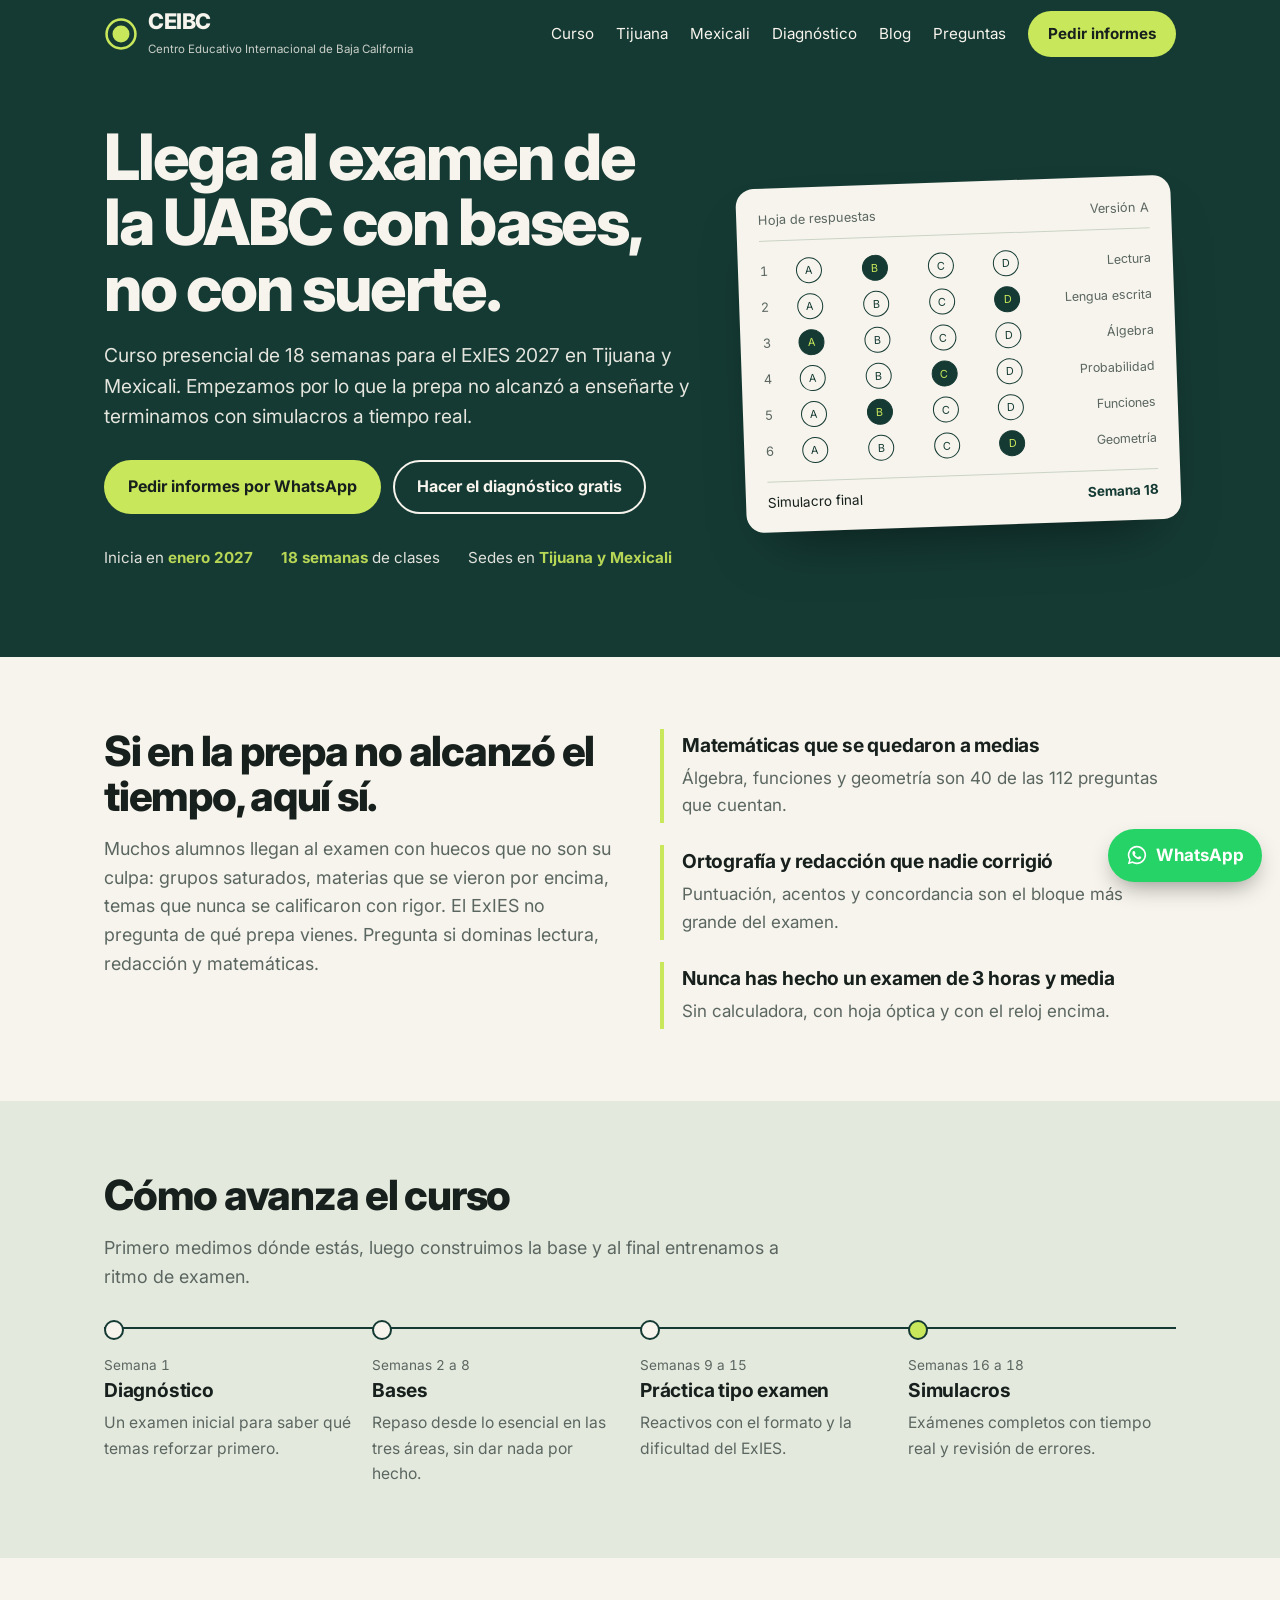
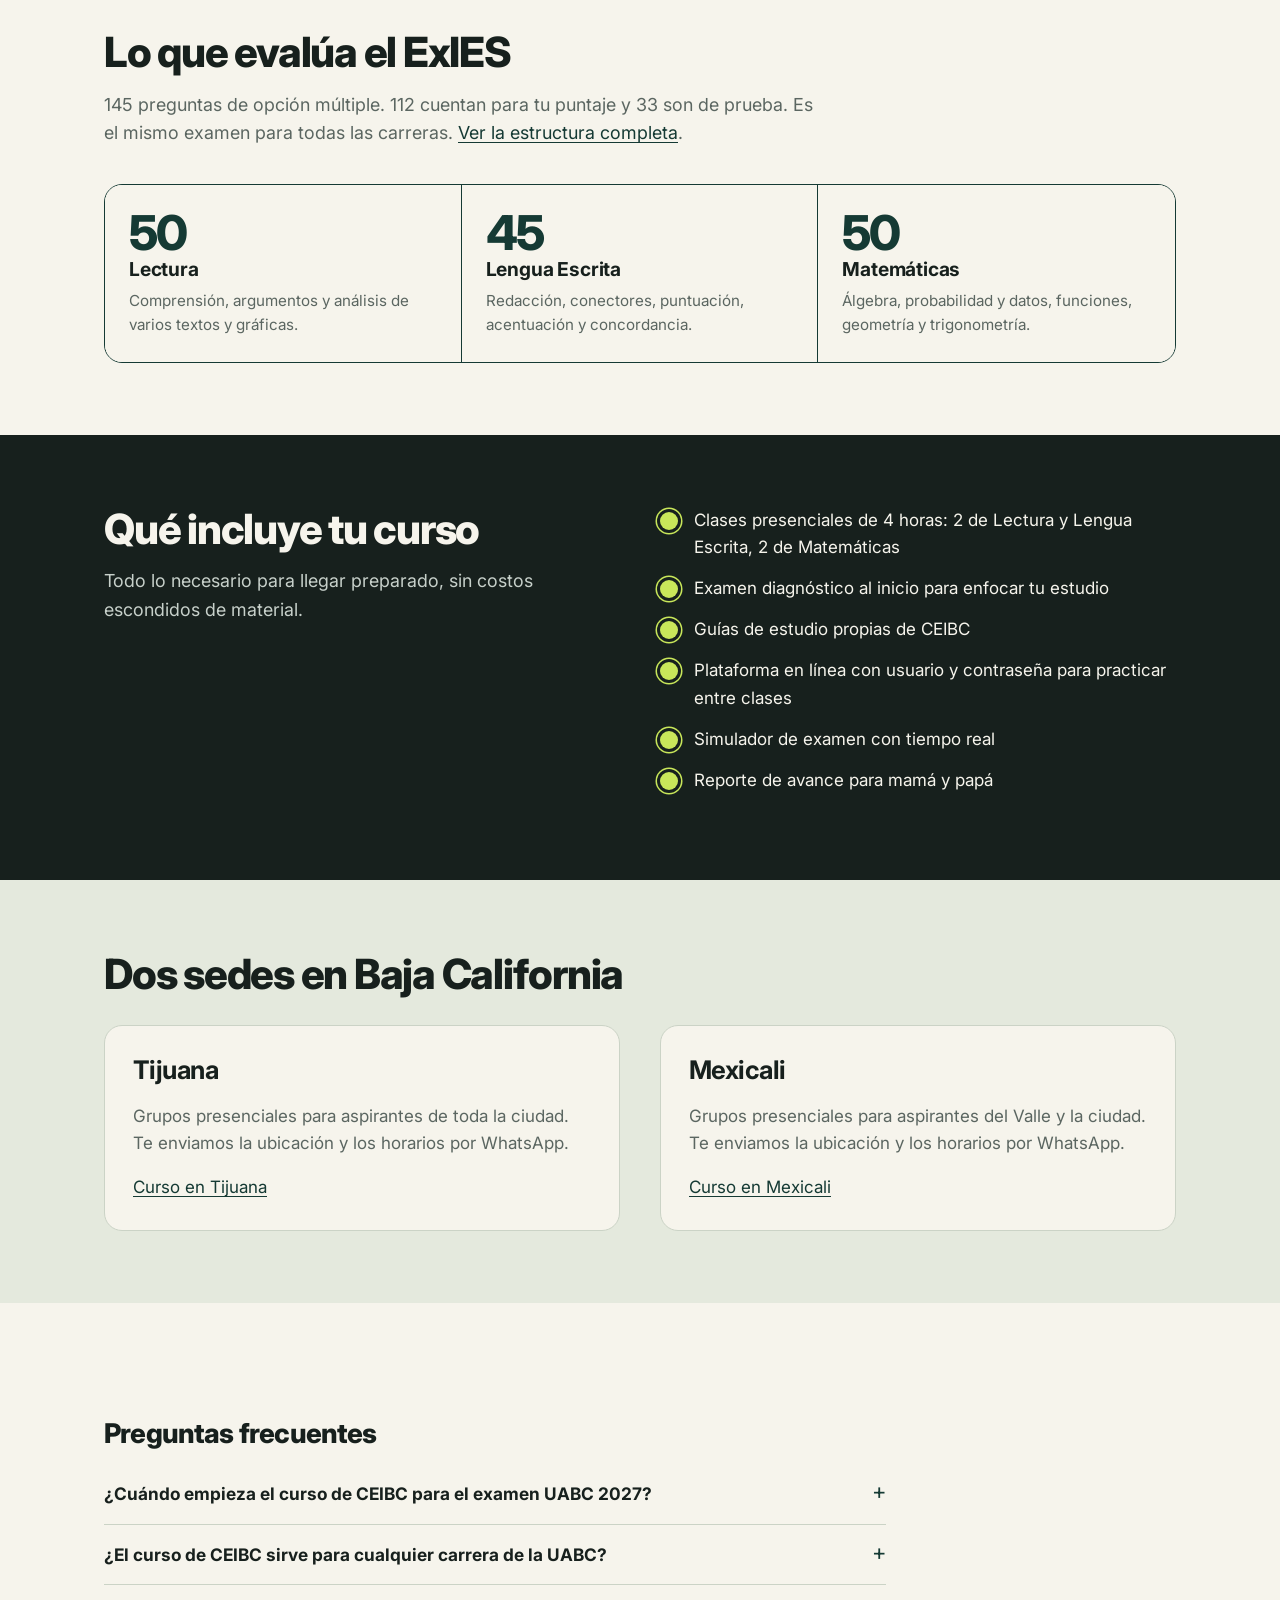
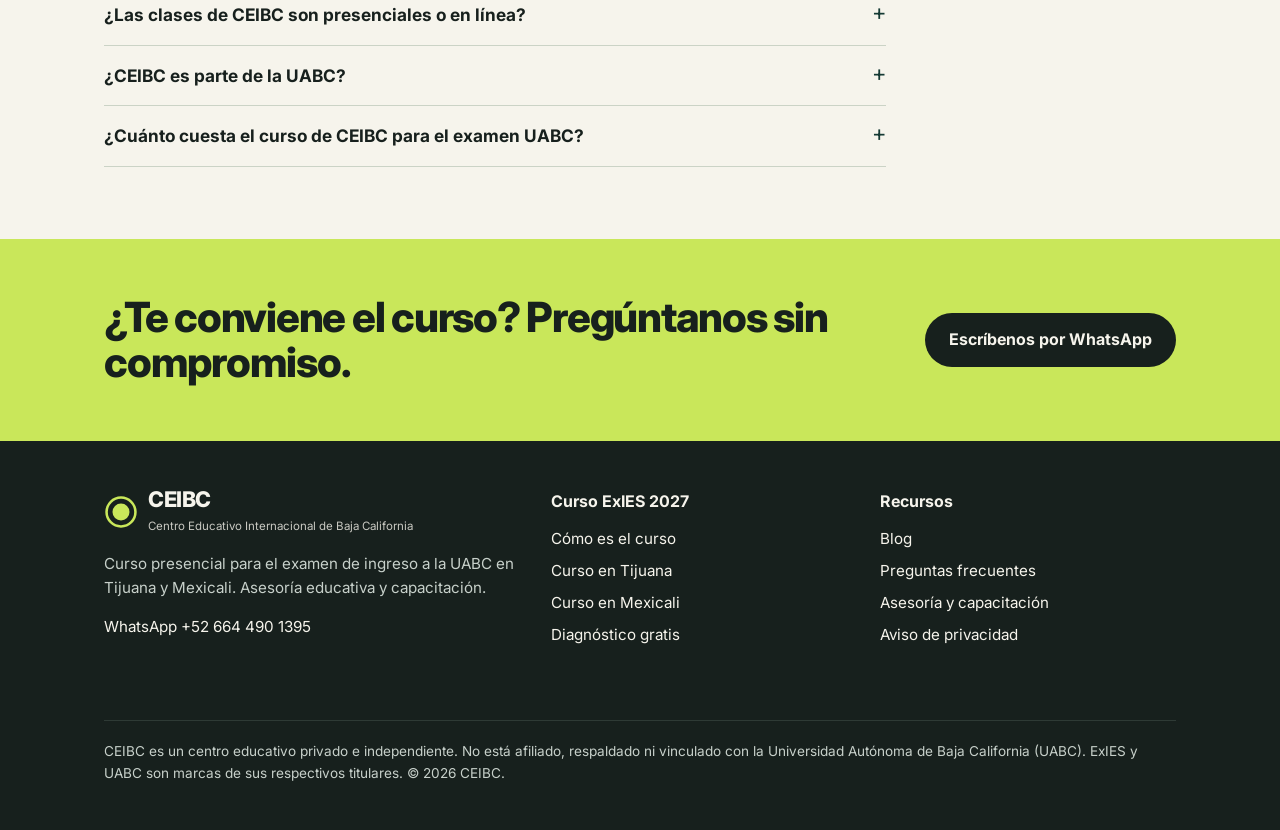
==== index.html @ 601935bc "Sitio CEIBC: home, curso, sedes, diagnóstico, blog con 3 artículos, SEO" ====
<!doctype html>
<html lang="es-MX">
<head>
<meta charset="utf-8">
<meta name="viewport" content="width=device-width, initial-scale=1">
<title>Curso para el examen UABC 2027 en Tijuana y Mexicali | CEIBC</title>
<meta name="description" content="Curso presencial de 18 semanas para el ExIES de la UABC. Inicia en enero 2027 en Tijuana y Mexicali: diagnóstico, bases, plataforma y simulacros.">
<link rel="canonical" href="https://www.ceibc.mx/">
<meta name="robots" content="index, follow, max-image-preview:large, max-snippet:-1">
<meta name="theme-color" content="#153A34">
<meta property="og:title" content="Curso para el examen UABC 2027 en Tijuana y Mexicali | CEIBC">
<meta property="og:description" content="Curso presencial de 18 semanas para el ExIES de la UABC. Inicia en enero 2027 en Tijuana y Mexicali: diagnóstico, bases, plataforma y simulacros.">
<meta property="og:type" content="website">
<meta property="og:locale" content="es_MX">
<meta property="og:site_name" content="CEIBC">
<meta property="og:url" content="https://www.ceibc.mx/">
<meta property="og:image" content="https://www.ceibc.mx/og-ceibc.png">
<meta property="og:image:width" content="1200"><meta property="og:image:height" content="630">
<meta name="twitter:card" content="summary_large_image">
<meta name="twitter:title" content="Curso para el examen UABC 2027 en Tijuana y Mexicali | CEIBC">
<meta name="twitter:description" content="Curso presencial de 18 semanas para el ExIES de la UABC. Inicia en enero 2027 en Tijuana y Mexicali: diagnóstico, bases, plataforma y simulacros.">
<meta name="twitter:image" content="https://www.ceibc.mx/og-ceibc.png">
<link rel="icon" href="/favicon.svg" type="image/svg+xml">
<link rel="preconnect" href="https://fonts.googleapis.com"><link rel="preconnect" href="https://fonts.gstatic.com" crossorigin>
<link href="https://fonts.googleapis.com/css2?family=Inter:wght@400;700;800&display=swap" rel="stylesheet">
<link rel="stylesheet" href="/styles.css">
<script type="application/ld+json">{"@context": "https://schema.org", "@graph": [{"@type": "EducationalOrganization", "@id": "https://www.ceibc.mx/#org", "name": "CEIBC Centro Educativo Internacional de Baja California", "alternateName": "CEIBC", "url": "https://www.ceibc.mx/", "logo": "https://www.ceibc.mx/favicon.svg", "areaServed": [{"@type": "City", "name": "Tijuana"}, {"@type": "City", "name": "Mexicali"}], "description": "Centro educativo privado en Baja California. Curso presencial de preparación para el examen de ingreso a la UABC (ExIES), asesoría educativa y capacitación.", "contactPoint": {"@type": "ContactPoint", "contactType": "admissions", "telephone": "+526644901395", "availableLanguage": "es"}}, {"@type": "WebSite", "@id": "https://www.ceibc.mx/#website", "url": "https://www.ceibc.mx/", "name": "CEIBC", "inLanguage": "es-MX", "publisher": {"@id": "https://www.ceibc.mx/#org"}}, {"@type": "WebPage", "@id": "https://www.ceibc.mx/#webpage", "url": "https://www.ceibc.mx/", "name": "Curso para el examen UABC 2027 en Tijuana y Mexicali | CEIBC", "description": "Curso presencial de 18 semanas para el ExIES de la UABC. Inicia en enero 2027 en Tijuana y Mexicali: diagnóstico, bases, plataforma y simulacros.", "isPartOf": {"@id": "https://www.ceibc.mx/#website"}, "about": {"@id": "https://www.ceibc.mx/#org"}, "inLanguage": "es-MX", "dateModified": "2026-10-29"}, {"@type": "FAQPage", "@id": "https://www.ceibc.mx/#faq", "mainEntity": [{"@type": "Question", "name": "¿Cuándo empieza el curso de CEIBC para el examen UABC 2027?", "acceptedAnswer": {"@type": "Answer", "text": "El curso de CEIBC para el examen de ingreso a la UABC 2027 empieza en enero de 2027 y dura 18 semanas, de modo que termina en mayo, antes del examen, que la UABC suele aplicar a principios de junio."}}, {"@type": "Question", "name": "¿El curso de CEIBC sirve para cualquier carrera de la UABC?", "acceptedAnswer": {"@type": "Answer", "text": "Sí. El ExIES es el mismo examen para todas las carreras de la UABC: evalúa Lectura, Lengua Escrita y Matemáticas y no tiene módulos por carrera, así que el curso de CEIBC prepara igual para Medicina, Derecho, Ingeniería o cualquier otra licenciatura."}}, {"@type": "Question", "name": "¿Las clases de CEIBC son presenciales o en línea?", "acceptedAnswer": {"@type": "Answer", "text": "Las clases del curso CEIBC para el examen UABC son presenciales en Tijuana y en Mexicali, en sesiones de 4 horas. Además tienes acceso a una plataforma en línea con usuario y contraseña para practicar y hacer simulacros."}}, {"@type": "Question", "name": "¿CEIBC es parte de la UABC?", "acceptedAnswer": {"@type": "Answer", "text": "No. CEIBC es un centro educativo privado e independiente. No está afiliado a la UABC, no conoce los reactivos del examen y prepara a los aspirantes con material propio basado en los temas que publica la guía oficial."}}, {"@type": "Question", "name": "¿Cuánto cuesta el curso de CEIBC para el examen UABC?", "acceptedAnswer": {"@type": "Answer", "text": "El curso de CEIBC se paga con una inscripción y pagos semanales. El precio vigente y las promociones se comparten por WhatsApp al +52 664 490 1395."}}]}, {"@type": "Course", "@id": "https://www.ceibc.mx/curso-examen-uabc#course", "name": "Curso de preparación para el examen de ingreso a la UABC (ExIES) 2027", "description": "Curso presencial de 18 semanas para el Examen de Ingreso a la Educación Superior (ExIES) de la UABC: Lectura, Lengua Escrita y Matemáticas, con diagnóstico, guías, plataforma en línea y simulacros.", "provider": {"@id": "https://www.ceibc.mx/#org"}, "inLanguage": "es-MX", "educationalLevel": "Bachillerato terminado o en curso", "teaches": ["Lectura", "Lengua Escrita", "Matemáticas", "Preparación para ExIES"], "hasCourseInstance": [{"@type": "CourseInstance", "courseMode": "Onsite", "location": {"@type": "Place", "name": "CEIBC Tijuana", "address": {"@type": "PostalAddress", "addressLocality": "Tijuana", "addressRegion": "B.C.", "addressCountry": "MX"}}, "courseWorkload": "P18W"}, {"@type": "CourseInstance", "courseMode": "Onsite", "location": {"@type": "Place", "name": "CEIBC Mexicali", "address": {"@type": "PostalAddress", "addressLocality": "Mexicali", "addressRegion": "B.C.", "addressCountry": "MX"}}, "courseWorkload": "P18W"}]}]}</script>
</head>
<body>
<a class="skip" href="#main">Saltar al contenido</a>
<header class="top"><div class="wrap">
<a class="brand" href="/" aria-label="CEIBC inicio"><svg class="brand-mark" viewBox="0 0 40 40" aria-hidden="true"><circle cx="20" cy="20" r="17" fill="none" stroke="#C9E75A" stroke-width="3"/><circle cx="20" cy="20" r="10" fill="#C9E75A"/></svg><span><span class="brand-name">CEIBC</span><span class="brand-sub">Centro Educativo Internacional de Baja California</span></span></a>
<button class="menu-btn" aria-expanded="false" aria-controls="nav">Menú</button>
<nav id="nav" class="nav" aria-label="Principal"><a href="/curso-examen-uabc">Curso</a><a href="/curso-examen-uabc-tijuana">Tijuana</a><a href="/curso-examen-uabc-mexicali">Mexicali</a><a href="/diagnostico-exies">Diagnóstico</a><a href="/blog">Blog</a><a href="/preguntas-frecuentes">Preguntas</a><a class="btn btn-lima" href="https://wa.me/526644901395?text=Hola%2C%20quiero%20informes%20del%20curso%20para%20el%20examen%20UABC%202027.">Pedir informes</a></nav>
</div></header>
<main id="main">

<section class="hero"><div class="wrap">
<div>
<h1>Llega al examen de la UABC con bases, no con suerte.</h1>
<p class="lead">Curso presencial de 18 semanas para el ExIES 2027 en Tijuana y Mexicali. Empezamos por lo que la prepa no alcanzó a enseñarte y terminamos con simulacros a tiempo real.</p>
<div class="hero-actions"><a class="btn btn-lima" href="https://wa.me/526644901395?text=Hola%2C%20quiero%20informes%20del%20curso%20para%20el%20examen%20UABC%202027.">Pedir informes por WhatsApp</a><a class="btn btn-linea" href="/diagnostico-exies">Hacer el diagnóstico gratis</a></div>
<ul class="hero-facts"><li>Inicia en <strong>enero 2027</strong></li><li><strong>18 semanas</strong> de clases</li><li>Sedes en <strong>Tijuana y Mexicali</strong></li></ul>
</div>
<div class="sheet" aria-hidden="true"><div class="sheet-head"><span>Hoja de respuestas</span><span>Versión A</span></div><div class="sheet-row"><span class="n">1</span><span class="bub" style="animation-delay:0.25s">A</span><span class="bub on fill" style="animation-delay:0.25s">B</span><span class="bub" style="animation-delay:0.25s">C</span><span class="bub" style="animation-delay:0.25s">D</span><em>Lectura</em></div><div class="sheet-row"><span class="n">2</span><span class="bub" style="animation-delay:0.43s">A</span><span class="bub" style="animation-delay:0.43s">B</span><span class="bub" style="animation-delay:0.43s">C</span><span class="bub on fill" style="animation-delay:0.43s">D</span><em>Lengua escrita</em></div><div class="sheet-row"><span class="n">3</span><span class="bub on fill" style="animation-delay:0.61s">A</span><span class="bub" style="animation-delay:0.61s">B</span><span class="bub" style="animation-delay:0.61s">C</span><span class="bub" style="animation-delay:0.61s">D</span><em>Álgebra</em></div><div class="sheet-row"><span class="n">4</span><span class="bub" style="animation-delay:0.79s">A</span><span class="bub" style="animation-delay:0.79s">B</span><span class="bub on fill" style="animation-delay:0.79s">C</span><span class="bub" style="animation-delay:0.79s">D</span><em>Probabilidad</em></div><div class="sheet-row"><span class="n">5</span><span class="bub" style="animation-delay:0.97s">A</span><span class="bub on fill" style="animation-delay:0.97s">B</span><span class="bub" style="animation-delay:0.97s">C</span><span class="bub" style="animation-delay:0.97s">D</span><em>Funciones</em></div><div class="sheet-row"><span class="n">6</span><span class="bub" style="animation-delay:1.15s">A</span><span class="bub" style="animation-delay:1.15s">B</span><span class="bub" style="animation-delay:1.15s">C</span><span class="bub on fill" style="animation-delay:1.15s">D</span><em>Geometría</em></div><div class="sheet-foot"><span>Simulacro final</span><b>Semana 18</b></div></div>
</div></section>

<section><div class="wrap grid2">
<div><h2>Si en la prepa no alcanzó el tiempo, aquí sí.</h2>
<p class="intro" style="margin-bottom:0">Muchos alumnos llegan al examen con huecos que no son su culpa: grupos saturados, materias que se vieron por encima, temas que nunca se calificaron con rigor. El ExIES no pregunta de qué prepa vienes. Pregunta si dominas lectura, redacción y matemáticas.</p></div>
<div style="display:grid;gap:22px;align-content:center">
<div class="pain"><h3>Matemáticas que se quedaron a medias</h3><p>Álgebra, funciones y geometría son 40 de las 112 preguntas que cuentan.</p></div>
<div class="pain"><h3>Ortografía y redacción que nadie corrigió</h3><p>Puntuación, acentos y concordancia son el bloque más grande del examen.</p></div>
<div class="pain"><h3>Nunca has hecho un examen de 3 horas y media</h3><p>Sin calculadora, con hoja óptica y con el reloj encima.</p></div>
</div></div></section>

<section class="alt"><div class="wrap">
<h2>Cómo avanza el curso</h2>
<p class="intro">Primero medimos dónde estás, luego construimos la base y al final entrenamos a ritmo de examen.</p>
<ol class="steps">
<li><span class="wk">Semana 1</span><h3>Diagnóstico</h3><p>Un examen inicial para saber qué temas reforzar primero.</p></li>
<li><span class="wk">Semanas 2 a 8</span><h3>Bases</h3><p>Repaso desde lo esencial en las tres áreas, sin dar nada por hecho.</p></li>
<li><span class="wk">Semanas 9 a 15</span><h3>Práctica tipo examen</h3><p>Reactivos con el formato y la dificultad del ExIES.</p></li>
<li><span class="wk">Semanas 16 a 18</span><h3>Simulacros</h3><p>Exámenes completos con tiempo real y revisión de errores.</p></li>
</ol></div></section>

<section><div class="wrap">
<h2>Lo que evalúa el ExIES</h2>
<p class="intro">145 preguntas de opción múltiple. 112 cuentan para tu puntaje y 33 son de prueba. Es el mismo examen para todas las carreras. <a href="/exies-cuantas-preguntas-tiene">Ver la estructura completa</a>.</p>
<div class="areas">
<div class="area"><div class="num">50</div><h3>Lectura</h3><p>Comprensión, argumentos y análisis de varios textos y gráficas.</p></div>
<div class="area"><div class="num">45</div><h3>Lengua Escrita</h3><p>Redacción, conectores, puntuación, acentuación y concordancia.</p></div>
<div class="area"><div class="num">50</div><h3>Matemáticas</h3><p>Álgebra, probabilidad y datos, funciones, geometría y trigonometría.</p></div>
</div></div></section>

<section class="dark"><div class="wrap grid2">
<div><h2>Qué incluye tu curso</h2><p class="intro">Todo lo necesario para llegar preparado, sin costos escondidos de material.</p></div>
<ul class="blist">
<li>Clases presenciales de 4 horas: 2 de Lectura y Lengua Escrita, 2 de Matemáticas</li>
<li>Examen diagnóstico al inicio para enfocar tu estudio</li>
<li>Guías de estudio propias de CEIBC</li>
<li>Plataforma en línea con usuario y contraseña para practicar entre clases</li>
<li>Simulador de examen con tiempo real</li>
<li>Reporte de avance para mamá y papá</li>
</ul></div></section>

<section class="alt"><div class="wrap">
<h2>Dos sedes en Baja California</h2>
<div class="grid2" style="margin-top:28px">
<div class="city"><h3>Tijuana</h3><p>Grupos presenciales para aspirantes de toda la ciudad. Te enviamos la ubicación y los horarios por WhatsApp.</p><a href="/curso-examen-uabc-tijuana">Curso en Tijuana</a></div>
<div class="city"><h3>Mexicali</h3><p>Grupos presenciales para aspirantes del Valle y la ciudad. Te enviamos la ubicación y los horarios por WhatsApp.</p><a href="/curso-examen-uabc-mexicali">Curso en Mexicali</a></div>
</div></div></section>

<section><div class="wrap prose"><h2>Preguntas frecuentes</h2><div class="faq"><details><summary>¿Cuándo empieza el curso de CEIBC para el examen UABC 2027?</summary><p>El curso de CEIBC para el examen de ingreso a la UABC 2027 empieza en enero de 2027 y dura 18 semanas, de modo que termina en mayo, antes del examen, que la UABC suele aplicar a principios de junio.</p></details><details><summary>¿El curso de CEIBC sirve para cualquier carrera de la UABC?</summary><p>Sí. El ExIES es el mismo examen para todas las carreras de la UABC: evalúa Lectura, Lengua Escrita y Matemáticas y no tiene módulos por carrera, así que el curso de CEIBC prepara igual para Medicina, Derecho, Ingeniería o cualquier otra licenciatura.</p></details><details><summary>¿Las clases de CEIBC son presenciales o en línea?</summary><p>Las clases del curso CEIBC para el examen UABC son presenciales en Tijuana y en Mexicali, en sesiones de 4 horas. Además tienes acceso a una plataforma en línea con usuario y contraseña para practicar y hacer simulacros.</p></details><details><summary>¿CEIBC es parte de la UABC?</summary><p>No. CEIBC es un centro educativo privado e independiente. No está afiliado a la UABC, no conoce los reactivos del examen y prepara a los aspirantes con material propio basado en los temas que publica la guía oficial.</p></details><details><summary>¿Cuánto cuesta el curso de CEIBC para el examen UABC?</summary><p>El curso de CEIBC se paga con una inscripción y pagos semanales. El precio vigente y las promociones se comparten por WhatsApp al +52 664 490 1395.</p></details></div></div></section>
<section class="cta"><div class="wrap"><h2>¿Te conviene el curso? Pregúntanos sin compromiso.</h2><a class="btn" href="https://wa.me/526644901395?text=Hola%2C%20quiero%20informes%20del%20curso%20para%20el%20examen%20UABC%202027.">Escríbenos por WhatsApp</a></div></section>

</main>
<footer class="foot"><div class="wrap">
<div><a class="brand" href="/"><svg class="brand-mark" viewBox="0 0 40 40" aria-hidden="true"><circle cx="20" cy="20" r="17" fill="none" stroke="#C9E75A" stroke-width="3"/><circle cx="20" cy="20" r="10" fill="#C9E75A"/></svg><span><span class="brand-name">CEIBC</span><span class="brand-sub">Centro Educativo Internacional de Baja California</span></span></a>
<p style="margin-top:16px;max-width:30em">Curso presencial para el examen de ingreso a la UABC en Tijuana y Mexicali. Asesoría educativa y capacitación.</p>
<p><a href="https://wa.me/526644901395?text=Hola%2C%20quiero%20informes%20del%20curso%20para%20el%20examen%20UABC%202027.">WhatsApp +52 664 490 1395</a></p></div>
<div><h4>Curso ExIES 2027</h4><ul>
<li><a href="/curso-examen-uabc">Cómo es el curso</a></li>
<li><a href="/curso-examen-uabc-tijuana">Curso en Tijuana</a></li>
<li><a href="/curso-examen-uabc-mexicali">Curso en Mexicali</a></li>
<li><a href="/diagnostico-exies">Diagnóstico gratis</a></li></ul></div>
<div><h4>Recursos</h4><ul>
<li><a href="/blog">Blog</a></li>
<li><a href="/preguntas-frecuentes">Preguntas frecuentes</a></li>
<li><a href="/asesoria-y-capacitacion">Asesoría y capacitación</a></li>
<li><a href="/aviso-de-privacidad">Aviso de privacidad</a></li></ul></div>
<p class="legal">CEIBC es un centro educativo privado e independiente. No está afiliado, respaldado ni vinculado con la Universidad Autónoma de Baja California (UABC). ExIES y UABC son marcas de sus respectivos titulares. © 2026 CEIBC.</p>
</div></footer>
<a class="wa" href="https://wa.me/526644901395?text=Hola%2C%20quiero%20informes%20del%20curso%20para%20el%20examen%20UABC%202027." aria-label="Escríbenos por WhatsApp"><svg viewBox="0 0 24 24" fill="currentColor" aria-hidden="true"><path d="M12 2a10 10 0 0 0-8.6 15.1L2 22l5-1.3A10 10 0 1 0 12 2zm0 18.2c-1.5 0-3-.4-4.3-1.2l-.3-.2-3 .8.8-2.9-.2-.3A8.2 8.2 0 1 1 12 20.2zm4.5-6.1c-.2-.1-1.5-.7-1.7-.8-.2-.1-.4-.1-.6.1l-.8 1c-.1.2-.3.2-.5.1a6.7 6.7 0 0 1-3.3-2.9c-.2-.4.2-.4.7-1.3.1-.2 0-.3 0-.4l-.8-1.8c-.2-.5-.4-.4-.6-.4h-.5c-.2 0-.4.1-.6.3-.2.2-.8.8-.8 2s.8 2.3.9 2.5c.1.2 1.6 2.5 4 3.5 1.5.6 2.1.7 2.8.6.5-.1 1.5-.6 1.7-1.2.2-.6.2-1.1.2-1.2-.1-.1-.3-.2-.5-.3z"/></svg><span>WhatsApp</span></a>
<script src="/main.js" defer></script>
</body>
</html>
---- styles.css ----
:root{
  --bosque:#153A34;
  --lima:#C9E75A;
  --marfil:#F6F4EC;
  --tinta:#17201D;
  --salvia:#E4E9DD;
  --gris:#5B6661;
  --linea:#CBD3C6;
  --max:1120px;
  --r-sm:6px;
  --r-lg:18px;
}
*{box-sizing:border-box}
html{scroll-behavior:smooth}
@media (prefers-reduced-motion:reduce){html{scroll-behavior:auto}*{animation:none!important;transition:none!important}}
body{margin:0;background:var(--marfil);color:var(--tinta);font-family:Inter,system-ui,-apple-system,"Segoe UI",Roboto,Arial,sans-serif;font-size:1.0625rem;line-height:1.6;-webkit-font-smoothing:antialiased}
img,svg{max-width:100%;display:block}
a{color:var(--bosque);text-underline-offset:3px}
a:hover{color:var(--tinta)}
:focus-visible{outline:3px solid var(--lima);outline-offset:3px;border-radius:4px}
.wrap{max-width:var(--max);margin:0 auto;padding:0 24px}
.skip{position:absolute;left:-999px}.skip:focus{left:16px;top:12px;background:var(--lima);padding:8px 12px;z-index:99}

/* Header */
.top{background:var(--bosque);color:var(--marfil);position:sticky;top:0;z-index:20}
.top .wrap{display:flex;align-items:center;justify-content:space-between;gap:16px;min-height:68px}
.brand{display:flex;align-items:center;gap:10px;color:var(--marfil);text-decoration:none}
.brand-mark{width:34px;height:34px}
.brand-name{font-weight:800;letter-spacing:-.02em;font-size:1.35rem;line-height:1}
.brand-sub{display:block;font-weight:400;font-size:.72rem;opacity:.8;letter-spacing:0;margin-top:3px}
.nav{display:flex;align-items:center;gap:22px}
.nav a{color:var(--marfil);text-decoration:none;font-size:.95rem}
.nav a:hover,.nav a[aria-current]{color:var(--lima)}
.btn{display:inline-flex;align-items:center;justify-content:center;gap:8px;border-radius:999px;padding:12px 22px;font-weight:700;text-decoration:none;border:2px solid transparent;font-size:1rem;cursor:pointer;font-family:inherit}
.btn-lima{background:var(--lima);color:var(--tinta)}
.btn-lima:hover{background:#d8f06f;color:var(--tinta)}
.btn-linea{border-color:currentColor;color:inherit;background:transparent}
.nav .btn{padding:9px 18px;color:var(--tinta)}
.menu-btn{display:none;background:none;border:0;color:var(--marfil);font-size:1rem;font-family:inherit;padding:8px}
@media (max-width:860px){
  .menu-btn{display:block}
  .nav{display:none;position:absolute;top:68px;left:0;right:0;background:var(--bosque);flex-direction:column;align-items:flex-start;padding:16px 24px 24px;gap:14px}
  .nav.open{display:flex}
}

/* Hero */
.hero{background:var(--bosque);color:var(--marfil);padding:56px 0 72px;overflow:hidden}
.hero .wrap{display:grid;grid-template-columns:1.15fr .85fr;gap:48px;align-items:center}
.hero h1{font-size:clamp(2.3rem,5.2vw,4rem);line-height:1.02;letter-spacing:-.035em;font-weight:800;margin:0 0 20px}
.hero p.lead{font-size:1.2rem;max-width:34em;opacity:.92;margin:0 0 28px}
.hero-actions{display:flex;flex-wrap:wrap;gap:12px}
.hero-facts{display:flex;flex-wrap:wrap;gap:10px 28px;margin-top:32px;padding:0;list-style:none;font-size:.95rem;opacity:.9}
.hero-facts strong{color:var(--lima)}
@media (max-width:860px){.hero .wrap{grid-template-columns:1fr}.sheet{max-width:360px}}

/* Answer-sheet motif */
.sheet{background:var(--marfil);color:var(--tinta);border-radius:var(--r-lg);padding:22px 22px 18px;box-shadow:0 30px 60px -30px rgba(0,0,0,.55);transform:rotate(-2deg)}
.sheet-head{display:flex;justify-content:space-between;font-size:.8rem;color:var(--gris);border-bottom:1px solid var(--linea);padding-bottom:10px;margin-bottom:12px}
.sheet-row{display:grid;grid-template-columns:28px repeat(4,1fr) auto;align-items:center;gap:8px;padding:5px 0}
.sheet-row span.n{font-size:.8rem;color:var(--gris);font-variant-numeric:tabular-nums}
.bub{width:26px;height:26px;border-radius:50%;border:1.6px solid var(--bosque);display:grid;place-items:center;font-size:.68rem;color:var(--bosque)}
.bub.on{background:var(--bosque);color:var(--lima);border-color:var(--bosque)}
.sheet-row em{font-style:normal;font-size:.78rem;color:var(--gris);min-width:92px;text-align:right}
.sheet-foot{margin-top:12px;padding-top:10px;border-top:1px solid var(--linea);font-size:.85rem;display:flex;justify-content:space-between}
.sheet-foot b{color:var(--bosque)}
.fill{animation:fill .5s ease-out both}
@keyframes fill{from{background:transparent;color:var(--bosque)}}

/* Sections */
section{padding:72px 0}
.alt{background:var(--salvia)}
.dark{background:var(--tinta);color:var(--marfil)}
.dark a{color:var(--lima)}
h2{font-size:clamp(1.75rem,3.4vw,2.6rem);line-height:1.08;letter-spacing:-.03em;margin:0 0 16px;font-weight:800}
h3{font-size:1.2rem;line-height:1.25;margin:0 0 8px;letter-spacing:-.01em}
.intro{max-width:40em;font-size:1.12rem;color:var(--gris);margin:0 0 36px}
.dark .intro{color:#C7D0CA}
.grid2{display:grid;grid-template-columns:1fr 1fr;gap:40px}
.grid3{display:grid;grid-template-columns:repeat(3,1fr);gap:28px}
@media (max-width:860px){.grid2,.grid3{grid-template-columns:1fr}}
.pain{border-left:4px solid var(--lima);padding:4px 0 4px 18px}
.pain p{margin:0;color:var(--gris)}

/* Bubble list (filled answer as bullet) */
.blist{list-style:none;padding:0;margin:0}
.blist li{position:relative;padding-left:34px;margin:0 0 14px}
.blist li::before{content:"";position:absolute;left:0;top:.3em;width:18px;height:18px;border-radius:50%;background:var(--bosque);box-shadow:0 0 0 3px var(--salvia),0 0 0 4.5px var(--bosque)}
.dark .blist li::before{background:var(--lima);box-shadow:0 0 0 3px var(--tinta),0 0 0 4.5px var(--lima)}

/* Timeline (real sequence) */
.steps{list-style:none;padding:0;margin:0;display:grid;grid-template-columns:repeat(4,1fr);gap:0;border-top:2px solid var(--bosque)}
.steps li{padding:22px 20px 0 0;position:relative}
.steps li::before{content:"";position:absolute;top:-9px;left:0;width:16px;height:16px;border-radius:50%;background:var(--marfil);border:2px solid var(--bosque)}
.steps li:last-child::before{background:var(--lima)}
.steps .wk{font-size:.85rem;color:var(--gris);font-variant-numeric:tabular-nums}
.steps p{margin:6px 0 0;color:var(--gris);font-size:.98rem}
@media (max-width:860px){.steps{grid-template-columns:1fr;border-top:0;border-left:2px solid var(--bosque);padding-left:22px}.steps li{padding:0 0 24px}.steps li::before{top:4px;left:-32px}}

/* Area split */
.areas{display:grid;grid-template-columns:repeat(3,1fr);border:1.5px solid var(--bosque);border-radius:var(--r-lg);overflow:hidden}
.area{padding:24px;border-right:1.5px solid var(--bosque);background:var(--marfil)}
.area:last-child{border-right:0}
.area .num{font-size:3rem;font-weight:800;letter-spacing:-.04em;line-height:1;color:var(--bosque)}
.area p{margin:6px 0 0;color:var(--gris);font-size:.95rem}
@media (max-width:860px){.areas{grid-template-columns:1fr}.area{border-right:0;border-bottom:1.5px solid var(--bosque)}.area:last-child{border-bottom:0}}

/* Cities */
.city{background:var(--marfil);border-radius:var(--r-lg);padding:28px;border:1.5px solid var(--linea)}
.city h3{font-size:1.6rem;letter-spacing:-.02em}
.city p{color:var(--gris)}

/* Tables */
.tbl{width:100%;border-collapse:collapse;font-size:.98rem;margin:8px 0 24px}
.tbl th,.tbl td{text-align:left;padding:11px 12px;border-bottom:1px solid var(--linea);vertical-align:top}
.tbl th{font-weight:700;background:var(--salvia)}
.tbl td.r,.tbl th.r{text-align:right;font-variant-numeric:tabular-nums}
.tbl-wrap{overflow-x:auto}

/* FAQ */
.faq details{border-bottom:1px solid var(--linea);padding:16px 0}
.faq summary{cursor:pointer;font-weight:700;font-size:1.08rem;list-style:none;display:flex;justify-content:space-between;gap:16px}
.faq summary::-webkit-details-marker{display:none}
.faq summary::after{content:"+";font-weight:400;font-size:1.4rem;line-height:1;color:var(--bosque)}
.faq details[open] summary::after{content:"\2212"}
.faq details p{margin:10px 0 0;color:var(--gris);max-width:46em}

/* CTA band */
.cta{background:var(--lima);color:var(--tinta);padding:56px 0}
.cta .wrap{display:flex;justify-content:space-between;align-items:center;gap:24px;flex-wrap:wrap}
.cta h2{margin:0;max-width:18em}
.cta .btn{background:var(--tinta);color:var(--marfil)}
.cta .btn:hover{background:var(--bosque)}

/* Article */
.page-head{background:var(--bosque);color:var(--marfil);padding:48px 0 44px}
.page-head h1{font-size:clamp(2rem,4.4vw,3.2rem);line-height:1.05;letter-spacing:-.03em;margin:0 0 12px;max-width:20em}
.page-head p{margin:0;max-width:40em;opacity:.9;font-size:1.1rem}
.crumbs{font-size:.88rem;margin-bottom:18px;opacity:.85}
.crumbs a{color:var(--marfil)}
.prose{max-width:42em}
.prose h2{font-size:1.7rem;margin-top:44px}
.prose h3{margin-top:28px}
.prose p,.prose li{color:#2B3531}
.prose ul,.prose ol{padding-left:1.2em}
.prose li{margin-bottom:6px}
.note{background:var(--salvia);border-radius:var(--r-sm);padding:16px 18px;font-size:.98rem;margin:24px 0}
.meta{font-size:.9rem;color:#C7D0CA;margin-top:14px}
.post-list{list-style:none;padding:0;margin:0;display:grid;gap:18px}
.post-list a{display:block;padding:24px;border:1.5px solid var(--linea);border-radius:var(--r-lg);text-decoration:none;color:var(--tinta);background:var(--marfil)}
.post-list a:hover{border-color:var(--bosque)}
.post-list span{display:block;color:var(--gris);margin-top:6px}

/* Quiz */
.q{border:1.5px solid var(--linea);border-radius:var(--r-lg);padding:22px;margin:0 0 18px;background:var(--marfil)}
.q legend{font-weight:700;padding:0 6px}
.q .area-tag{font-size:.85rem;color:var(--gris);display:block;margin-bottom:8px}
.q label{display:flex;gap:12px;align-items:flex-start;padding:8px 6px;border-radius:var(--r-sm);cursor:pointer}
.q label:hover{background:var(--salvia)}
.q input{appearance:none;width:22px;height:22px;flex:0 0 22px;border:1.6px solid var(--bosque);border-radius:50%;margin:2px 0 0;cursor:pointer}
.q input:checked{background:var(--bosque);box-shadow:inset 0 0 0 4px var(--marfil)}
.q.ok{border-color:var(--bosque)}
.q.bad{border-color:#B4533F}
.q .fb{margin:10px 0 0;font-size:.95rem;color:var(--gris)}
.result{background:var(--bosque);color:var(--marfil);border-radius:var(--r-lg);padding:28px;margin-top:24px}
.result[hidden]{display:none}
.result .score{font-size:3.4rem;font-weight:800;color:var(--lima);line-height:1;letter-spacing:-.04em}

/* Footer */
.foot{background:var(--tinta);color:#C7D0CA;padding:48px 0 32px;font-size:.95rem}
.foot .wrap{display:grid;grid-template-columns:1.4fr 1fr 1fr;gap:32px}
.foot a{color:var(--marfil);text-decoration:none}
.foot a:hover{color:var(--lima)}
.foot ul{list-style:none;padding:0;margin:0}
.foot li{margin-bottom:8px}
.foot h4{color:var(--marfil);margin:0 0 12px;font-size:1rem}
.legal{border-top:1px solid #2E3A35;margin-top:32px;padding-top:20px;font-size:.85rem;grid-column:1/-1}
@media (max-width:860px){.foot .wrap{grid-template-columns:1fr}}

/* WhatsApp FAB */
.wa{position:fixed;right:18px;bottom:18px;z-index:30;background:#25D366;color:#fff;border-radius:999px;padding:13px 18px;font-weight:700;text-decoration:none;box-shadow:0 10px 24px -8px rgba(0,0,0,.45);display:flex;gap:8px;align-items:center}
.wa:hover{color:#fff;background:#1fb457}
.wa svg{width:22px;height:22px}
@media (max-width:520px){.wa span{display:none}.wa{padding:14px}}
.wrap.prose{max-width:var(--max)}
.wrap.prose>*{max-width:42em}
.wrap.prose>.faq{max-width:46em}
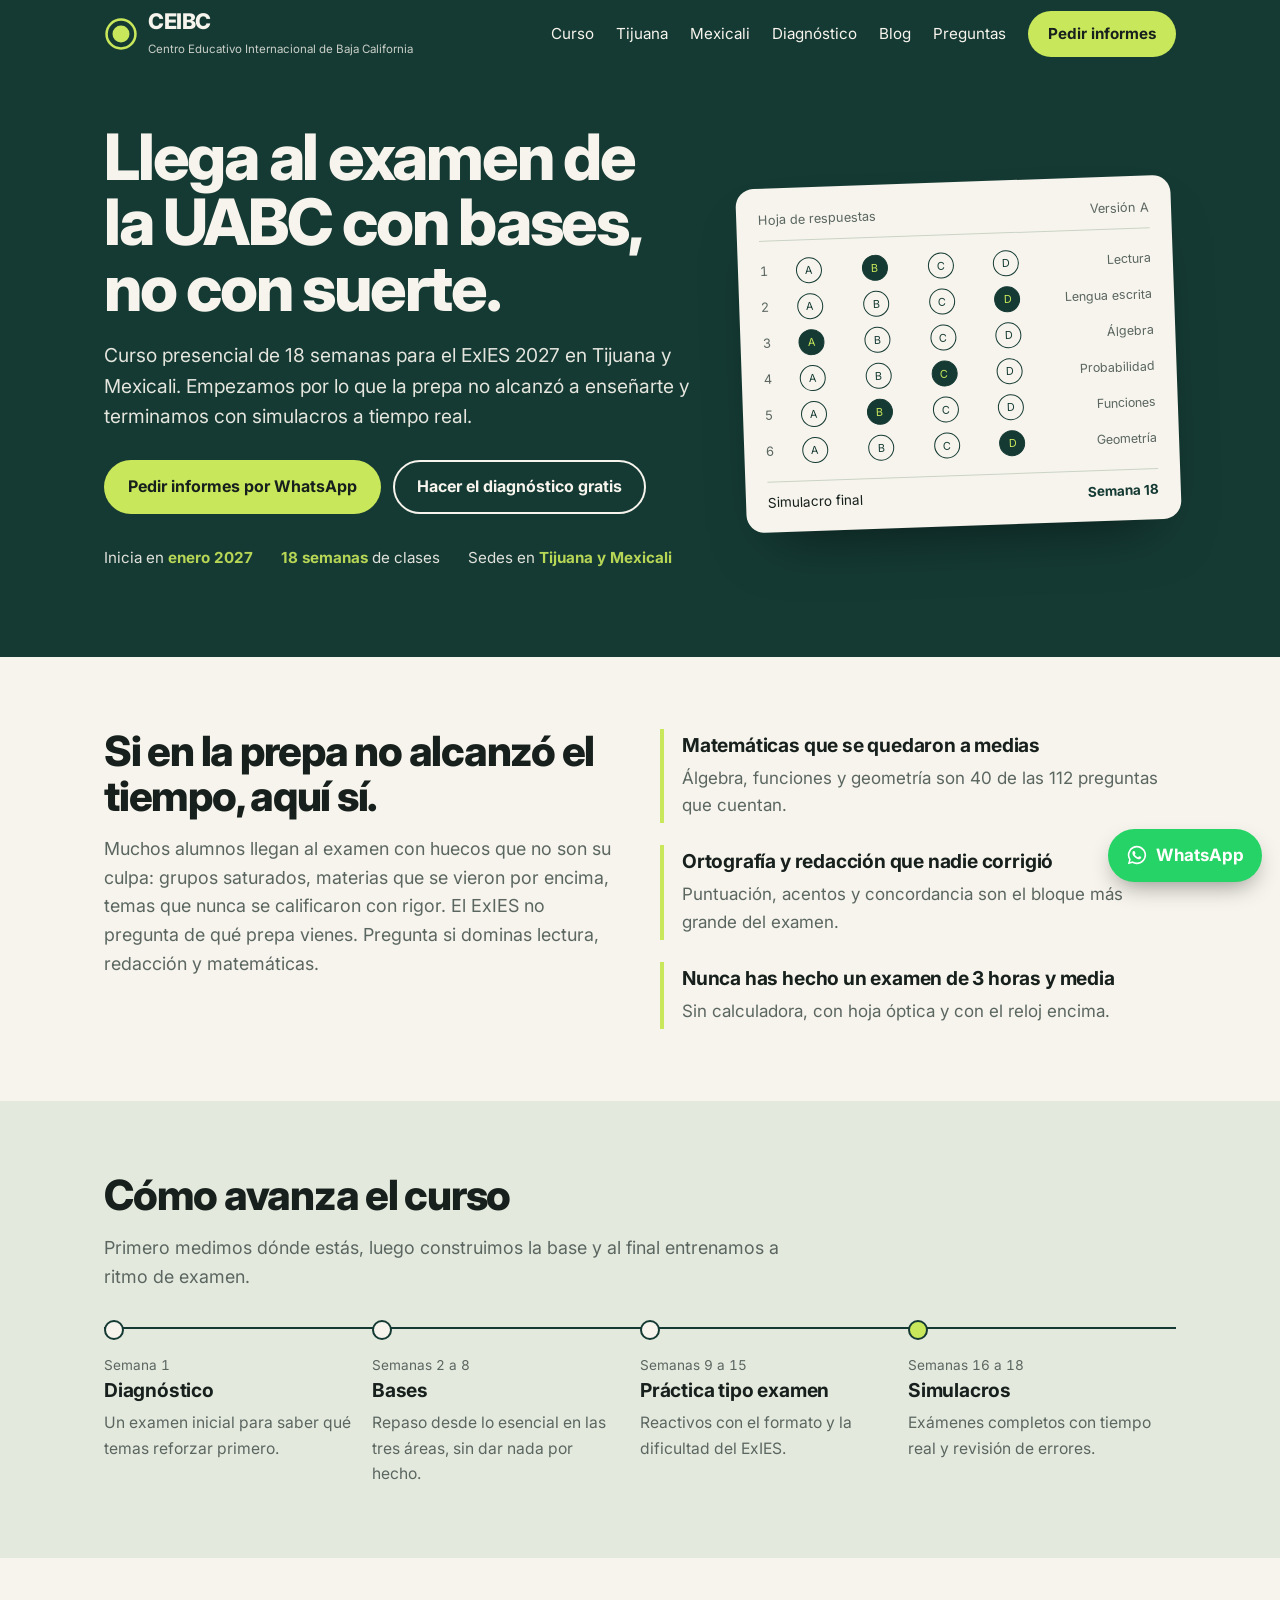
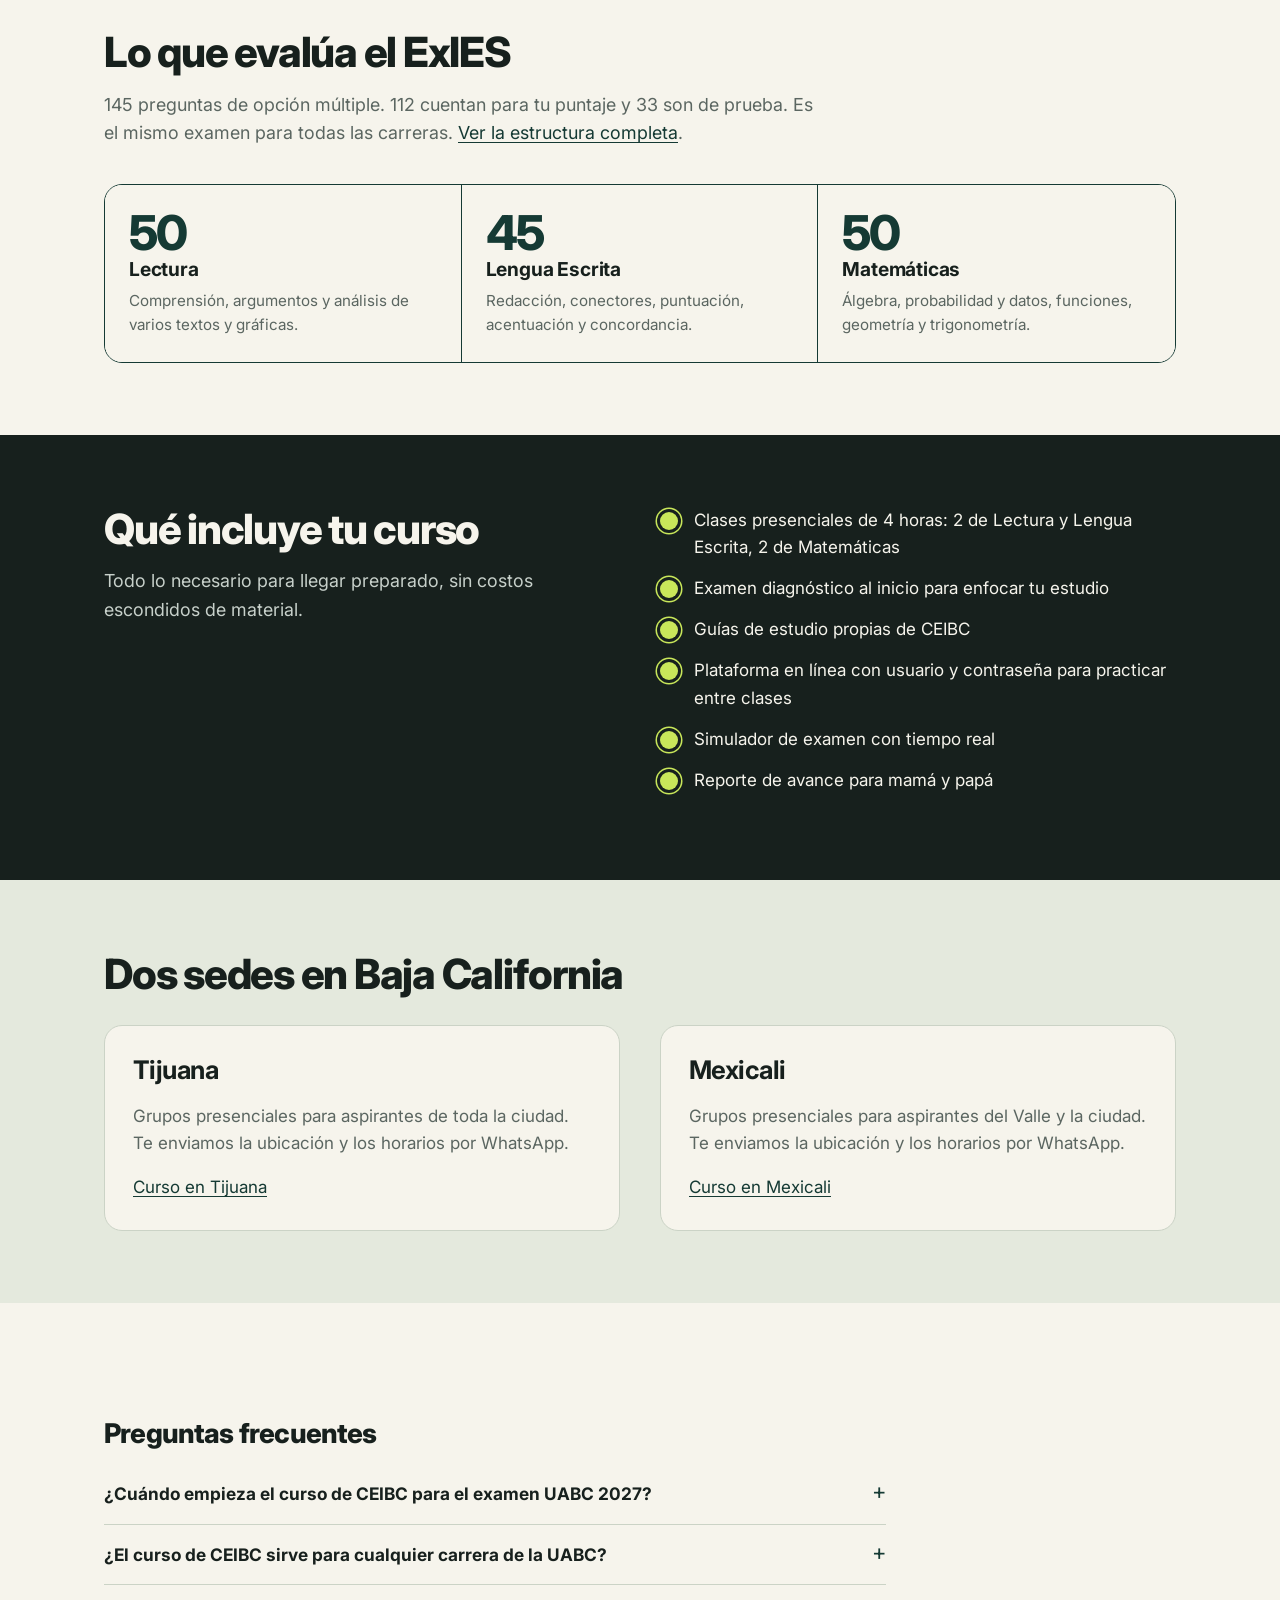
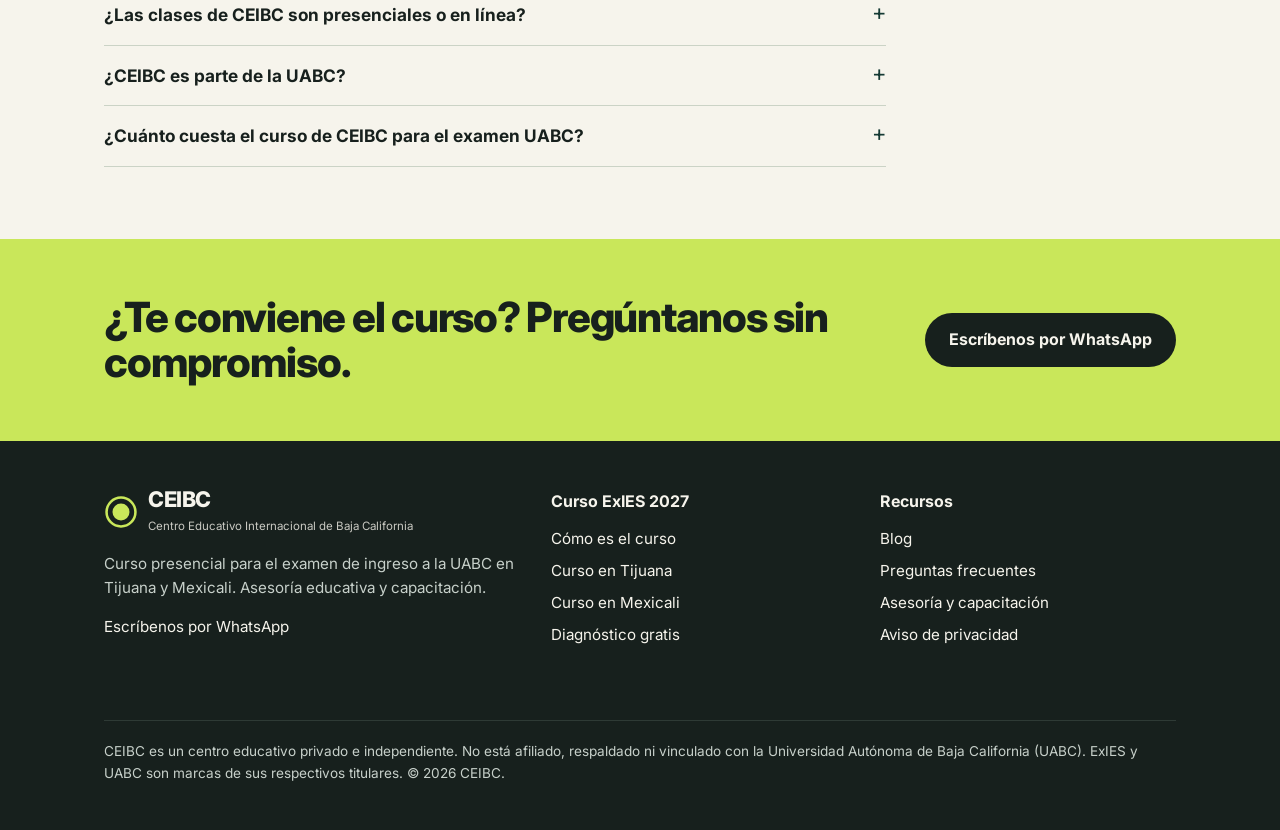
==== commit b2434535: "Quitar teléfono visible; WhatsApp vía redirect /whatsapp" ====
--- a/index.html
+++ b/index.html
@@ -24,14 +24,14 @@
 <link rel="preconnect" href="https://fonts.googleapis.com"><link rel="preconnect" href="https://fonts.gstatic.com" crossorigin>
 <link href="https://fonts.googleapis.com/css2?family=Inter:wght@400;700;800&display=swap" rel="stylesheet">
 <link rel="stylesheet" href="/styles.css">
-<script type="application/ld+json">{"@context": "https://schema.org", "@graph": [{"@type": "EducationalOrganization", "@id": "https://www.ceibc.mx/#org", "name": "CEIBC Centro Educativo Internacional de Baja California", "alternateName": "CEIBC", "url": "https://www.ceibc.mx/", "logo": "https://www.ceibc.mx/favicon.svg", "areaServed": [{"@type": "City", "name": "Tijuana"}, {"@type": "City", "name": "Mexicali"}], "description": "Centro educativo privado en Baja California. Curso presencial de preparación para el examen de ingreso a la UABC (ExIES), asesoría educativa y capacitación.", "contactPoint": {"@type": "ContactPoint", "contactType": "admissions", "telephone": "+526644901395", "availableLanguage": "es"}}, {"@type": "WebSite", "@id": "https://www.ceibc.mx/#website", "url": "https://www.ceibc.mx/", "name": "CEIBC", "inLanguage": "es-MX", "publisher": {"@id": "https://www.ceibc.mx/#org"}}, {"@type": "WebPage", "@id": "https://www.ceibc.mx/#webpage", "url": "https://www.ceibc.mx/", "name": "Curso para el examen UABC 2027 en Tijuana y Mexicali | CEIBC", "description": "Curso presencial de 18 semanas para el ExIES de la UABC. Inicia en enero 2027 en Tijuana y Mexicali: diagnóstico, bases, plataforma y simulacros.", "isPartOf": {"@id": "https://www.ceibc.mx/#website"}, "about": {"@id": "https://www.ceibc.mx/#org"}, "inLanguage": "es-MX", "dateModified": "2026-10-29"}, {"@type": "FAQPage", "@id": "https://www.ceibc.mx/#faq", "mainEntity": [{"@type": "Question", "name": "¿Cuándo empieza el curso de CEIBC para el examen UABC 2027?", "acceptedAnswer": {"@type": "Answer", "text": "El curso de CEIBC para el examen de ingreso a la UABC 2027 empieza en enero de 2027 y dura 18 semanas, de modo que termina en mayo, antes del examen, que la UABC suele aplicar a principios de junio."}}, {"@type": "Question", "name": "¿El curso de CEIBC sirve para cualquier carrera de la UABC?", "acceptedAnswer": {"@type": "Answer", "text": "Sí. El ExIES es el mismo examen para todas las carreras de la UABC: evalúa Lectura, Lengua Escrita y Matemáticas y no tiene módulos por carrera, así que el curso de CEIBC prepara igual para Medicina, Derecho, Ingeniería o cualquier otra licenciatura."}}, {"@type": "Question", "name": "¿Las clases de CEIBC son presenciales o en línea?", "acceptedAnswer": {"@type": "Answer", "text": "Las clases del curso CEIBC para el examen UABC son presenciales en Tijuana y en Mexicali, en sesiones de 4 horas. Además tienes acceso a una plataforma en línea con usuario y contraseña para practicar y hacer simulacros."}}, {"@type": "Question", "name": "¿CEIBC es parte de la UABC?", "acceptedAnswer": {"@type": "Answer", "text": "No. CEIBC es un centro educativo privado e independiente. No está afiliado a la UABC, no conoce los reactivos del examen y prepara a los aspirantes con material propio basado en los temas que publica la guía oficial."}}, {"@type": "Question", "name": "¿Cuánto cuesta el curso de CEIBC para el examen UABC?", "acceptedAnswer": {"@type": "Answer", "text": "El curso de CEIBC se paga con una inscripción y pagos semanales. El precio vigente y las promociones se comparten por WhatsApp al +52 664 490 1395."}}]}, {"@type": "Course", "@id": "https://www.ceibc.mx/curso-examen-uabc#course", "name": "Curso de preparación para el examen de ingreso a la UABC (ExIES) 2027", "description": "Curso presencial de 18 semanas para el Examen de Ingreso a la Educación Superior (ExIES) de la UABC: Lectura, Lengua Escrita y Matemáticas, con diagnóstico, guías, plataforma en línea y simulacros.", "provider": {"@id": "https://www.ceibc.mx/#org"}, "inLanguage": "es-MX", "educationalLevel": "Bachillerato terminado o en curso", "teaches": ["Lectura", "Lengua Escrita", "Matemáticas", "Preparación para ExIES"], "hasCourseInstance": [{"@type": "CourseInstance", "courseMode": "Onsite", "location": {"@type": "Place", "name": "CEIBC Tijuana", "address": {"@type": "PostalAddress", "addressLocality": "Tijuana", "addressRegion": "B.C.", "addressCountry": "MX"}}, "courseWorkload": "P18W"}, {"@type": "CourseInstance", "courseMode": "Onsite", "location": {"@type": "Place", "name": "CEIBC Mexicali", "address": {"@type": "PostalAddress", "addressLocality": "Mexicali", "addressRegion": "B.C.", "addressCountry": "MX"}}, "courseWorkload": "P18W"}]}]}</script>
+<script type="application/ld+json">{"@context": "https://schema.org", "@graph": [{"@type": "EducationalOrganization", "@id": "https://www.ceibc.mx/#org", "name": "CEIBC Centro Educativo Internacional de Baja California", "alternateName": "CEIBC", "url": "https://www.ceibc.mx/", "logo": "https://www.ceibc.mx/favicon.svg", "areaServed": [{"@type": "City", "name": "Tijuana"}, {"@type": "City", "name": "Mexicali"}], "description": "Centro educativo privado en Baja California. Curso presencial de preparación para el examen de ingreso a la UABC (ExIES), asesoría educativa y capacitación."}, {"@type": "WebSite", "@id": "https://www.ceibc.mx/#website", "url": "https://www.ceibc.mx/", "name": "CEIBC", "inLanguage": "es-MX", "publisher": {"@id": "https://www.ceibc.mx/#org"}}, {"@type": "WebPage", "@id": "https://www.ceibc.mx/#webpage", "url": "https://www.ceibc.mx/", "name": "Curso para el examen UABC 2027 en Tijuana y Mexicali | CEIBC", "description": "Curso presencial de 18 semanas para el ExIES de la UABC. Inicia en enero 2027 en Tijuana y Mexicali: diagnóstico, bases, plataforma y simulacros.", "isPartOf": {"@id": "https://www.ceibc.mx/#website"}, "about": {"@id": "https://www.ceibc.mx/#org"}, "inLanguage": "es-MX", "dateModified": "2026-10-29"}, {"@type": "FAQPage", "@id": "https://www.ceibc.mx/#faq", "mainEntity": [{"@type": "Question", "name": "¿Cuándo empieza el curso de CEIBC para el examen UABC 2027?", "acceptedAnswer": {"@type": "Answer", "text": "El curso de CEIBC para el examen de ingreso a la UABC 2027 empieza en enero de 2027 y dura 18 semanas, de modo que termina en mayo, antes del examen, que la UABC suele aplicar a principios de junio."}}, {"@type": "Question", "name": "¿El curso de CEIBC sirve para cualquier carrera de la UABC?", "acceptedAnswer": {"@type": "Answer", "text": "Sí. El ExIES es el mismo examen para todas las carreras de la UABC: evalúa Lectura, Lengua Escrita y Matemáticas y no tiene módulos por carrera, así que el curso de CEIBC prepara igual para Medicina, Derecho, Ingeniería o cualquier otra licenciatura."}}, {"@type": "Question", "name": "¿Las clases de CEIBC son presenciales o en línea?", "acceptedAnswer": {"@type": "Answer", "text": "Las clases del curso CEIBC para el examen UABC son presenciales en Tijuana y en Mexicali, en sesiones de 4 horas. Además tienes acceso a una plataforma en línea con usuario y contraseña para practicar y hacer simulacros."}}, {"@type": "Question", "name": "¿CEIBC es parte de la UABC?", "acceptedAnswer": {"@type": "Answer", "text": "No. CEIBC es un centro educativo privado e independiente. No está afiliado a la UABC, no conoce los reactivos del examen y prepara a los aspirantes con material propio basado en los temas que publica la guía oficial."}}, {"@type": "Question", "name": "¿Cuánto cuesta el curso de CEIBC para el examen UABC?", "acceptedAnswer": {"@type": "Answer", "text": "El curso de CEIBC se paga con una inscripción y pagos semanales. El precio vigente y las promociones se comparten por WhatsApp."}}]}, {"@type": "Course", "@id": "https://www.ceibc.mx/curso-examen-uabc#course", "name": "Curso de preparación para el examen de ingreso a la UABC (ExIES) 2027", "description": "Curso presencial de 18 semanas para el Examen de Ingreso a la Educación Superior (ExIES) de la UABC: Lectura, Lengua Escrita y Matemáticas, con diagnóstico, guías, plataforma en línea y simulacros.", "provider": {"@id": "https://www.ceibc.mx/#org"}, "inLanguage": "es-MX", "educationalLevel": "Bachillerato terminado o en curso", "teaches": ["Lectura", "Lengua Escrita", "Matemáticas", "Preparación para ExIES"], "hasCourseInstance": [{"@type": "CourseInstance", "courseMode": "Onsite", "location": {"@type": "Place", "name": "CEIBC Tijuana", "address": {"@type": "PostalAddress", "addressLocality": "Tijuana", "addressRegion": "B.C.", "addressCountry": "MX"}}, "courseWorkload": "P18W"}, {"@type": "CourseInstance", "courseMode": "Onsite", "location": {"@type": "Place", "name": "CEIBC Mexicali", "address": {"@type": "PostalAddress", "addressLocality": "Mexicali", "addressRegion": "B.C.", "addressCountry": "MX"}}, "courseWorkload": "P18W"}]}]}</script>
 </head>
 <body>
 <a class="skip" href="#main">Saltar al contenido</a>
 <header class="top"><div class="wrap">
 <a class="brand" href="/" aria-label="CEIBC inicio"><svg class="brand-mark" viewBox="0 0 40 40" aria-hidden="true"><circle cx="20" cy="20" r="17" fill="none" stroke="#C9E75A" stroke-width="3"/><circle cx="20" cy="20" r="10" fill="#C9E75A"/></svg><span><span class="brand-name">CEIBC</span><span class="brand-sub">Centro Educativo Internacional de Baja California</span></span></a>
 <button class="menu-btn" aria-expanded="false" aria-controls="nav">Menú</button>
-<nav id="nav" class="nav" aria-label="Principal"><a href="/curso-examen-uabc">Curso</a><a href="/curso-examen-uabc-tijuana">Tijuana</a><a href="/curso-examen-uabc-mexicali">Mexicali</a><a href="/diagnostico-exies">Diagnóstico</a><a href="/blog">Blog</a><a href="/preguntas-frecuentes">Preguntas</a><a class="btn btn-lima" href="https://wa.me/526644901395?text=Hola%2C%20quiero%20informes%20del%20curso%20para%20el%20examen%20UABC%202027.">Pedir informes</a></nav>
+<nav id="nav" class="nav" aria-label="Principal"><a href="/curso-examen-uabc">Curso</a><a href="/curso-examen-uabc-tijuana">Tijuana</a><a href="/curso-examen-uabc-mexicali">Mexicali</a><a href="/diagnostico-exies">Diagnóstico</a><a href="/blog">Blog</a><a href="/preguntas-frecuentes">Preguntas</a><a class="btn btn-lima" href="/whatsapp?text=Hola%2C%20quiero%20informes%20del%20curso%20para%20el%20examen%20UABC%202027.">Pedir informes</a></nav>
 </div></header>
 <main id="main">
 
@@ -39,7 +39,7 @@
 <div>
 <h1>Llega al examen de la UABC con bases, no con suerte.</h1>
 <p class="lead">Curso presencial de 18 semanas para el ExIES 2027 en Tijuana y Mexicali. Empezamos por lo que la prepa no alcanzó a enseñarte y terminamos con simulacros a tiempo real.</p>
-<div class="hero-actions"><a class="btn btn-lima" href="https://wa.me/526644901395?text=Hola%2C%20quiero%20informes%20del%20curso%20para%20el%20examen%20UABC%202027.">Pedir informes por WhatsApp</a><a class="btn btn-linea" href="/diagnostico-exies">Hacer el diagnóstico gratis</a></div>
+<div class="hero-actions"><a class="btn btn-lima" href="/whatsapp?text=Hola%2C%20quiero%20informes%20del%20curso%20para%20el%20examen%20UABC%202027.">Pedir informes por WhatsApp</a><a class="btn btn-linea" href="/diagnostico-exies">Hacer el diagnóstico gratis</a></div>
 <ul class="hero-facts"><li>Inicia en <strong>enero 2027</strong></li><li><strong>18 semanas</strong> de clases</li><li>Sedes en <strong>Tijuana y Mexicali</strong></li></ul>
 </div>
 <div class="sheet" aria-hidden="true"><div class="sheet-head"><span>Hoja de respuestas</span><span>Versión A</span></div><div class="sheet-row"><span class="n">1</span><span class="bub" style="animation-delay:0.25s">A</span><span class="bub on fill" style="animation-delay:0.25s">B</span><span class="bub" style="animation-delay:0.25s">C</span><span class="bub" style="animation-delay:0.25s">D</span><em>Lectura</em></div><div class="sheet-row"><span class="n">2</span><span class="bub" style="animation-delay:0.43s">A</span><span class="bub" style="animation-delay:0.43s">B</span><span class="bub" style="animation-delay:0.43s">C</span><span class="bub on fill" style="animation-delay:0.43s">D</span><em>Lengua escrita</em></div><div class="sheet-row"><span class="n">3</span><span class="bub on fill" style="animation-delay:0.61s">A</span><span class="bub" style="animation-delay:0.61s">B</span><span class="bub" style="animation-delay:0.61s">C</span><span class="bub" style="animation-delay:0.61s">D</span><em>Álgebra</em></div><div class="sheet-row"><span class="n">4</span><span class="bub" style="animation-delay:0.79s">A</span><span class="bub" style="animation-delay:0.79s">B</span><span class="bub on fill" style="animation-delay:0.79s">C</span><span class="bub" style="animation-delay:0.79s">D</span><em>Probabilidad</em></div><div class="sheet-row"><span class="n">5</span><span class="bub" style="animation-delay:0.97s">A</span><span class="bub on fill" style="animation-delay:0.97s">B</span><span class="bub" style="animation-delay:0.97s">C</span><span class="bub" style="animation-delay:0.97s">D</span><em>Funciones</em></div><div class="sheet-row"><span class="n">6</span><span class="bub" style="animation-delay:1.15s">A</span><span class="bub" style="animation-delay:1.15s">B</span><span class="bub" style="animation-delay:1.15s">C</span><span class="bub on fill" style="animation-delay:1.15s">D</span><em>Geometría</em></div><div class="sheet-foot"><span>Simulacro final</span><b>Semana 18</b></div></div>
@@ -91,14 +91,14 @@
 <div class="city"><h3>Mexicali</h3><p>Grupos presenciales para aspirantes del Valle y la ciudad. Te enviamos la ubicación y los horarios por WhatsApp.</p><a href="/curso-examen-uabc-mexicali">Curso en Mexicali</a></div>
 </div></div></section>
 
-<section><div class="wrap prose"><h2>Preguntas frecuentes</h2><div class="faq"><details><summary>¿Cuándo empieza el curso de CEIBC para el examen UABC 2027?</summary><p>El curso de CEIBC para el examen de ingreso a la UABC 2027 empieza en enero de 2027 y dura 18 semanas, de modo que termina en mayo, antes del examen, que la UABC suele aplicar a principios de junio.</p></details><details><summary>¿El curso de CEIBC sirve para cualquier carrera de la UABC?</summary><p>Sí. El ExIES es el mismo examen para todas las carreras de la UABC: evalúa Lectura, Lengua Escrita y Matemáticas y no tiene módulos por carrera, así que el curso de CEIBC prepara igual para Medicina, Derecho, Ingeniería o cualquier otra licenciatura.</p></details><details><summary>¿Las clases de CEIBC son presenciales o en línea?</summary><p>Las clases del curso CEIBC para el examen UABC son presenciales en Tijuana y en Mexicali, en sesiones de 4 horas. Además tienes acceso a una plataforma en línea con usuario y contraseña para practicar y hacer simulacros.</p></details><details><summary>¿CEIBC es parte de la UABC?</summary><p>No. CEIBC es un centro educativo privado e independiente. No está afiliado a la UABC, no conoce los reactivos del examen y prepara a los aspirantes con material propio basado en los temas que publica la guía oficial.</p></details><details><summary>¿Cuánto cuesta el curso de CEIBC para el examen UABC?</summary><p>El curso de CEIBC se paga con una inscripción y pagos semanales. El precio vigente y las promociones se comparten por WhatsApp al +52 664 490 1395.</p></details></div></div></section>
-<section class="cta"><div class="wrap"><h2>¿Te conviene el curso? Pregúntanos sin compromiso.</h2><a class="btn" href="https://wa.me/526644901395?text=Hola%2C%20quiero%20informes%20del%20curso%20para%20el%20examen%20UABC%202027.">Escríbenos por WhatsApp</a></div></section>
+<section><div class="wrap prose"><h2>Preguntas frecuentes</h2><div class="faq"><details><summary>¿Cuándo empieza el curso de CEIBC para el examen UABC 2027?</summary><p>El curso de CEIBC para el examen de ingreso a la UABC 2027 empieza en enero de 2027 y dura 18 semanas, de modo que termina en mayo, antes del examen, que la UABC suele aplicar a principios de junio.</p></details><details><summary>¿El curso de CEIBC sirve para cualquier carrera de la UABC?</summary><p>Sí. El ExIES es el mismo examen para todas las carreras de la UABC: evalúa Lectura, Lengua Escrita y Matemáticas y no tiene módulos por carrera, así que el curso de CEIBC prepara igual para Medicina, Derecho, Ingeniería o cualquier otra licenciatura.</p></details><details><summary>¿Las clases de CEIBC son presenciales o en línea?</summary><p>Las clases del curso CEIBC para el examen UABC son presenciales en Tijuana y en Mexicali, en sesiones de 4 horas. Además tienes acceso a una plataforma en línea con usuario y contraseña para practicar y hacer simulacros.</p></details><details><summary>¿CEIBC es parte de la UABC?</summary><p>No. CEIBC es un centro educativo privado e independiente. No está afiliado a la UABC, no conoce los reactivos del examen y prepara a los aspirantes con material propio basado en los temas que publica la guía oficial.</p></details><details><summary>¿Cuánto cuesta el curso de CEIBC para el examen UABC?</summary><p>El curso de CEIBC se paga con una inscripción y pagos semanales. El precio vigente y las promociones se comparten por WhatsApp.</p></details></div></div></section>
+<section class="cta"><div class="wrap"><h2>¿Te conviene el curso? Pregúntanos sin compromiso.</h2><a class="btn" href="/whatsapp?text=Hola%2C%20quiero%20informes%20del%20curso%20para%20el%20examen%20UABC%202027.">Escríbenos por WhatsApp</a></div></section>
 
 </main>
 <footer class="foot"><div class="wrap">
 <div><a class="brand" href="/"><svg class="brand-mark" viewBox="0 0 40 40" aria-hidden="true"><circle cx="20" cy="20" r="17" fill="none" stroke="#C9E75A" stroke-width="3"/><circle cx="20" cy="20" r="10" fill="#C9E75A"/></svg><span><span class="brand-name">CEIBC</span><span class="brand-sub">Centro Educativo Internacional de Baja California</span></span></a>
 <p style="margin-top:16px;max-width:30em">Curso presencial para el examen de ingreso a la UABC en Tijuana y Mexicali. Asesoría educativa y capacitación.</p>
-<p><a href="https://wa.me/526644901395?text=Hola%2C%20quiero%20informes%20del%20curso%20para%20el%20examen%20UABC%202027.">WhatsApp +52 664 490 1395</a></p></div>
+<p><a href="/whatsapp?text=Hola%2C%20quiero%20informes%20del%20curso%20para%20el%20examen%20UABC%202027.">Escríbenos por WhatsApp</a></p></div>
 <div><h4>Curso ExIES 2027</h4><ul>
 <li><a href="/curso-examen-uabc">Cómo es el curso</a></li>
 <li><a href="/curso-examen-uabc-tijuana">Curso en Tijuana</a></li>
@@ -111,7 +111,7 @@
 <li><a href="/aviso-de-privacidad">Aviso de privacidad</a></li></ul></div>
 <p class="legal">CEIBC es un centro educativo privado e independiente. No está afiliado, respaldado ni vinculado con la Universidad Autónoma de Baja California (UABC). ExIES y UABC son marcas de sus respectivos titulares. © 2026 CEIBC.</p>
 </div></footer>
-<a class="wa" href="https://wa.me/526644901395?text=Hola%2C%20quiero%20informes%20del%20curso%20para%20el%20examen%20UABC%202027." aria-label="Escríbenos por WhatsApp"><svg viewBox="0 0 24 24" fill="currentColor" aria-hidden="true"><path d="M12 2a10 10 0 0 0-8.6 15.1L2 22l5-1.3A10 10 0 1 0 12 2zm0 18.2c-1.5 0-3-.4-4.3-1.2l-.3-.2-3 .8.8-2.9-.2-.3A8.2 8.2 0 1 1 12 20.2zm4.5-6.1c-.2-.1-1.5-.7-1.7-.8-.2-.1-.4-.1-.6.1l-.8 1c-.1.2-.3.2-.5.1a6.7 6.7 0 0 1-3.3-2.9c-.2-.4.2-.4.7-1.3.1-.2 0-.3 0-.4l-.8-1.8c-.2-.5-.4-.4-.6-.4h-.5c-.2 0-.4.1-.6.3-.2.2-.8.8-.8 2s.8 2.3.9 2.5c.1.2 1.6 2.5 4 3.5 1.5.6 2.1.7 2.8.6.5-.1 1.5-.6 1.7-1.2.2-.6.2-1.1.2-1.2-.1-.1-.3-.2-.5-.3z"/></svg><span>WhatsApp</span></a>
+<a class="wa" href="/whatsapp?text=Hola%2C%20quiero%20informes%20del%20curso%20para%20el%20examen%20UABC%202027." aria-label="Escríbenos por WhatsApp"><svg viewBox="0 0 24 24" fill="currentColor" aria-hidden="true"><path d="M12 2a10 10 0 0 0-8.6 15.1L2 22l5-1.3A10 10 0 1 0 12 2zm0 18.2c-1.5 0-3-.4-4.3-1.2l-.3-.2-3 .8.8-2.9-.2-.3A8.2 8.2 0 1 1 12 20.2zm4.5-6.1c-.2-.1-1.5-.7-1.7-.8-.2-.1-.4-.1-.6.1l-.8 1c-.1.2-.3.2-.5.1a6.7 6.7 0 0 1-3.3-2.9c-.2-.4.2-.4.7-1.3.1-.2 0-.3 0-.4l-.8-1.8c-.2-.5-.4-.4-.6-.4h-.5c-.2 0-.4.1-.6.3-.2.2-.8.8-.8 2s.8 2.3.9 2.5c.1.2 1.6 2.5 4 3.5 1.5.6 2.1.7 2.8.6.5-.1 1.5-.6 1.7-1.2.2-.6.2-1.1.2-1.2-.1-.1-.3-.2-.5-.3z"/></svg><span>WhatsApp</span></a>
 <script src="/main.js" defer></script>
 </body>
 </html>
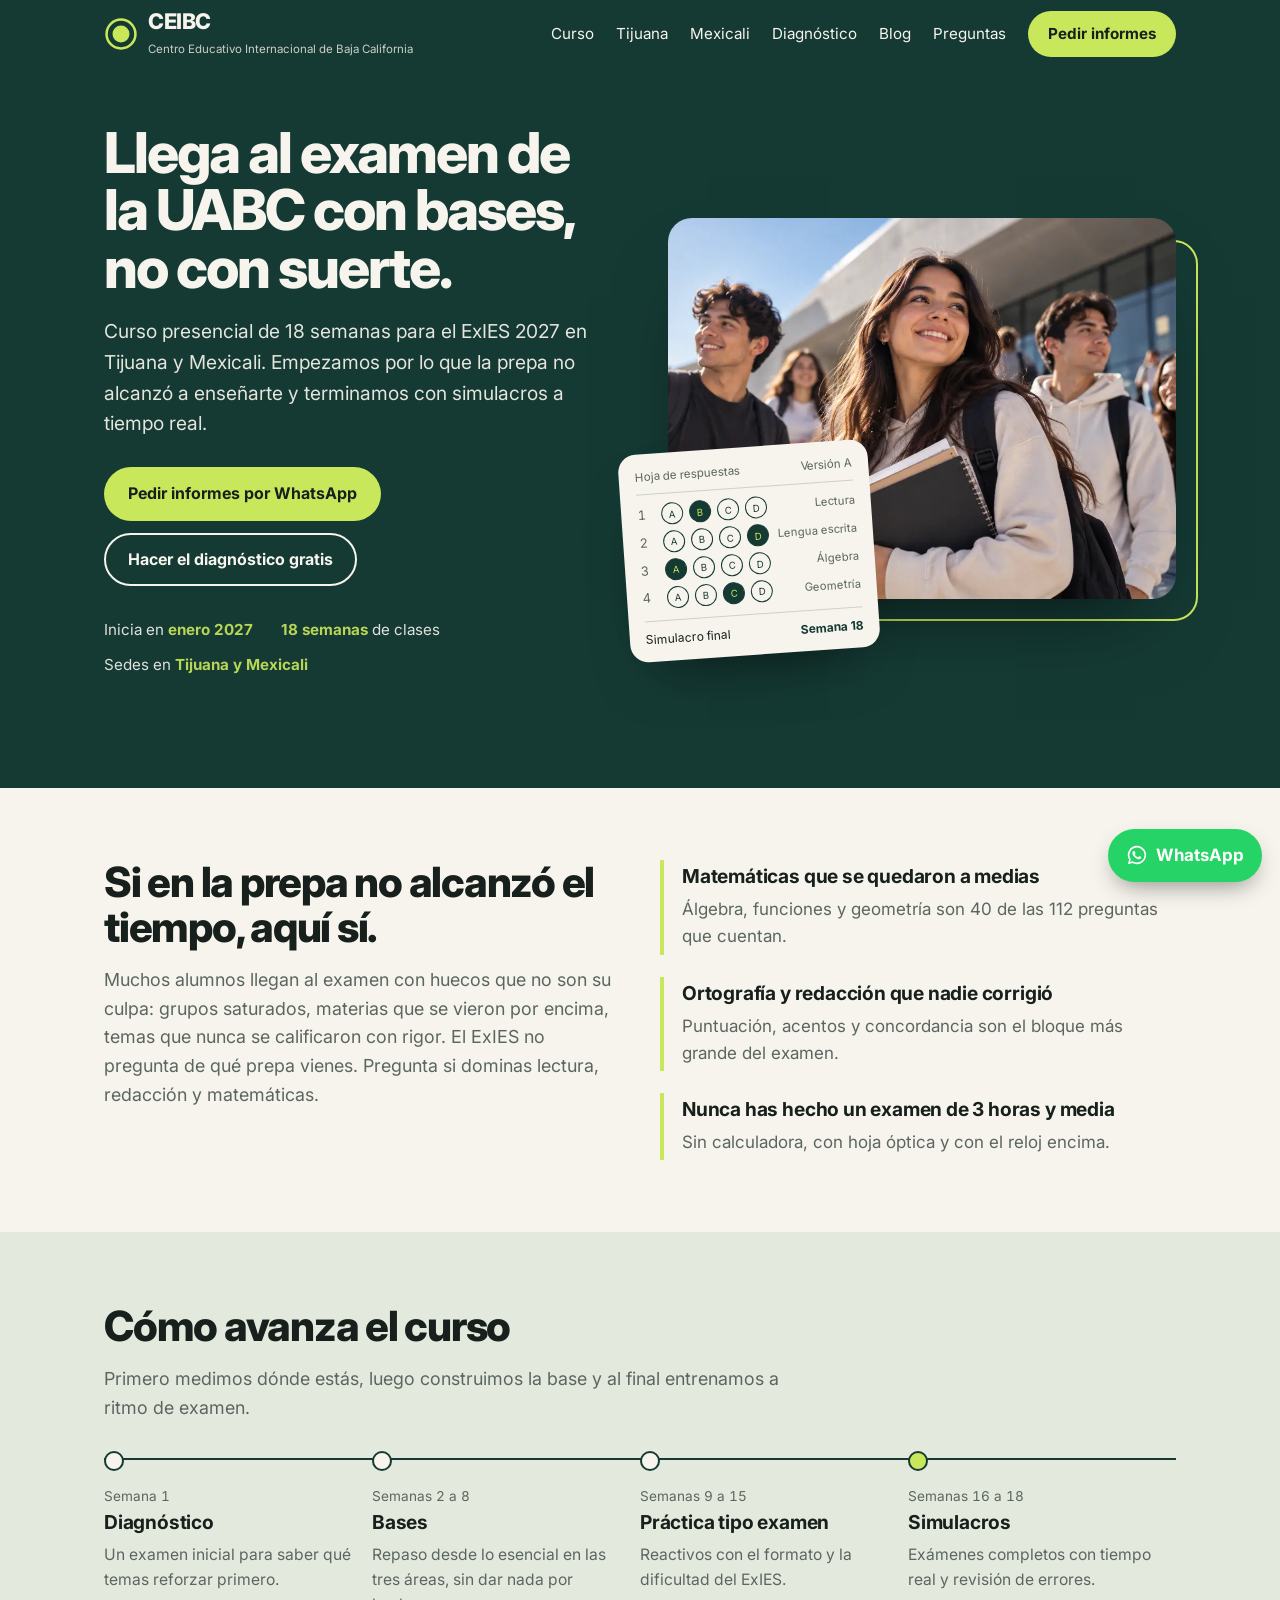
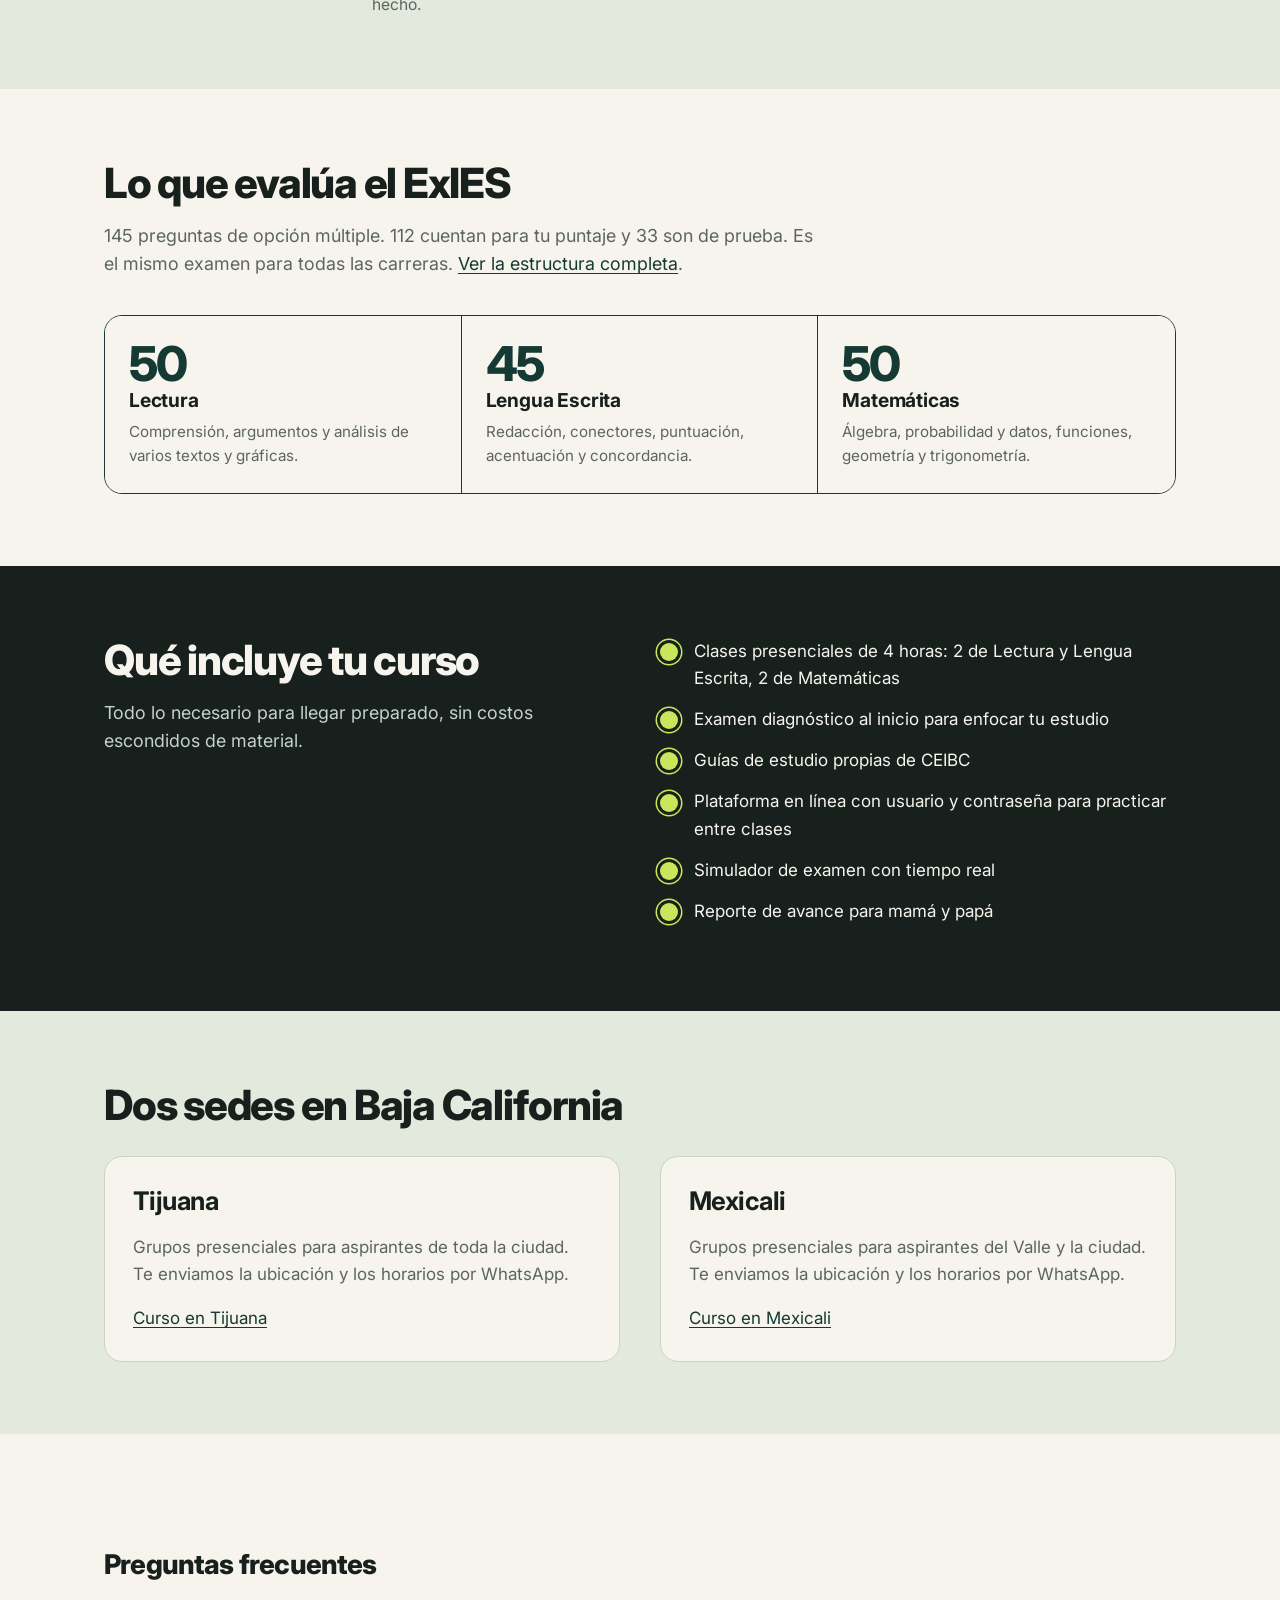
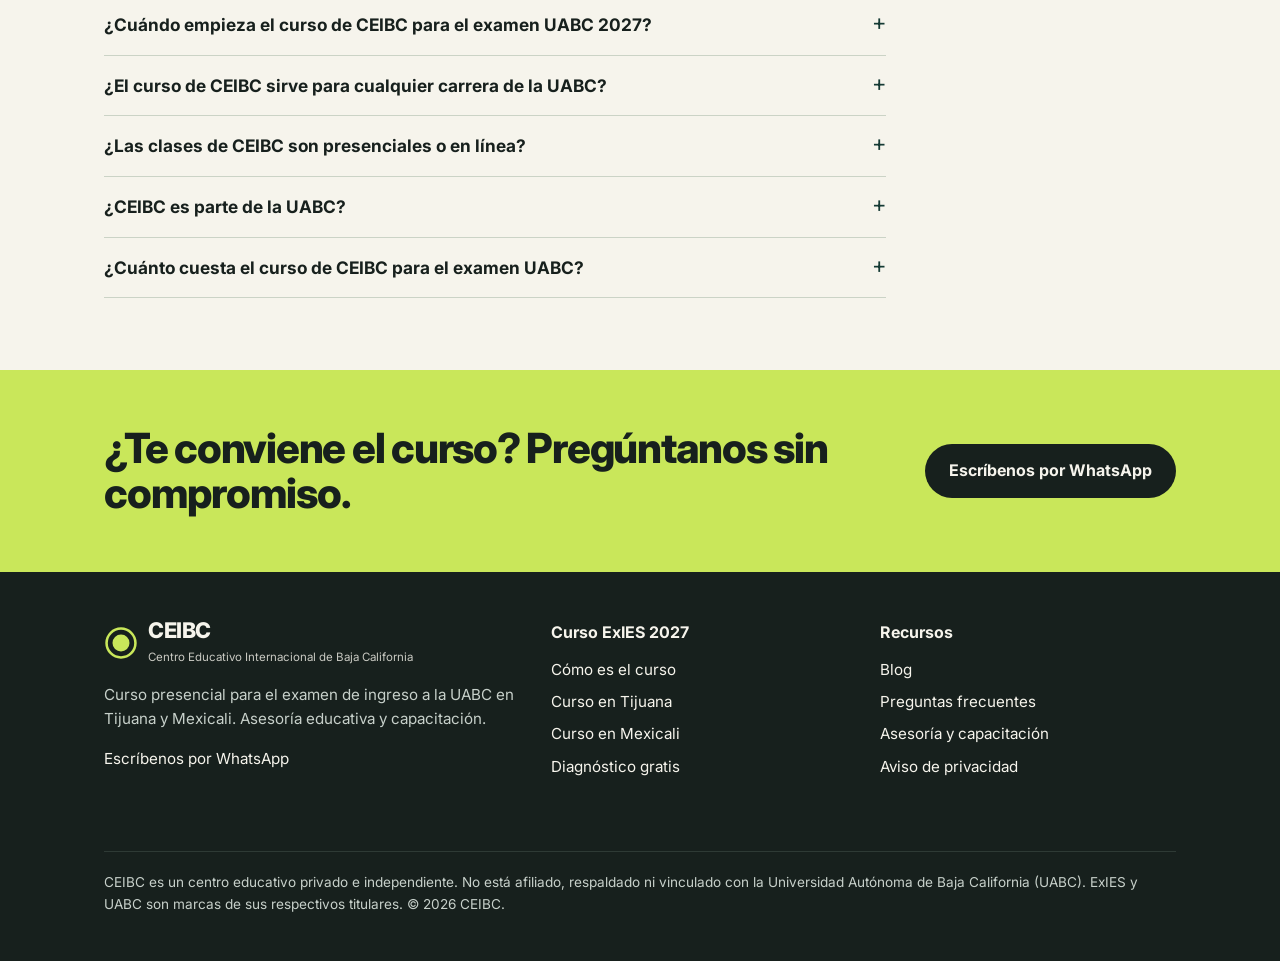
==== commit 7da52e98: "Encabezados con imagen por sección y foto de portada (WebP)" ====
--- a/index.html
+++ b/index.html
@@ -24,6 +24,7 @@
 <link rel="preconnect" href="https://fonts.googleapis.com"><link rel="preconnect" href="https://fonts.gstatic.com" crossorigin>
 <link href="https://fonts.googleapis.com/css2?family=Inter:wght@400;700;800&display=swap" rel="stylesheet">
 <link rel="stylesheet" href="/styles.css">
+<link rel="preload" as="image" href="/hero-portada.webp" fetchpriority="high">
 <script type="application/ld+json">{"@context": "https://schema.org", "@graph": [{"@type": "EducationalOrganization", "@id": "https://www.ceibc.mx/#org", "name": "CEIBC Centro Educativo Internacional de Baja California", "alternateName": "CEIBC", "url": "https://www.ceibc.mx/", "logo": "https://www.ceibc.mx/favicon.svg", "areaServed": [{"@type": "City", "name": "Tijuana"}, {"@type": "City", "name": "Mexicali"}], "description": "Centro educativo privado en Baja California. Curso presencial de preparación para el examen de ingreso a la UABC (ExIES), asesoría educativa y capacitación."}, {"@type": "WebSite", "@id": "https://www.ceibc.mx/#website", "url": "https://www.ceibc.mx/", "name": "CEIBC", "inLanguage": "es-MX", "publisher": {"@id": "https://www.ceibc.mx/#org"}}, {"@type": "WebPage", "@id": "https://www.ceibc.mx/#webpage", "url": "https://www.ceibc.mx/", "name": "Curso para el examen UABC 2027 en Tijuana y Mexicali | CEIBC", "description": "Curso presencial de 18 semanas para el ExIES de la UABC. Inicia en enero 2027 en Tijuana y Mexicali: diagnóstico, bases, plataforma y simulacros.", "isPartOf": {"@id": "https://www.ceibc.mx/#website"}, "about": {"@id": "https://www.ceibc.mx/#org"}, "inLanguage": "es-MX", "dateModified": "2026-10-29"}, {"@type": "FAQPage", "@id": "https://www.ceibc.mx/#faq", "mainEntity": [{"@type": "Question", "name": "¿Cuándo empieza el curso de CEIBC para el examen UABC 2027?", "acceptedAnswer": {"@type": "Answer", "text": "El curso de CEIBC para el examen de ingreso a la UABC 2027 empieza en enero de 2027 y dura 18 semanas, de modo que termina en mayo, antes del examen, que la UABC suele aplicar a principios de junio."}}, {"@type": "Question", "name": "¿El curso de CEIBC sirve para cualquier carrera de la UABC?", "acceptedAnswer": {"@type": "Answer", "text": "Sí. El ExIES es el mismo examen para todas las carreras de la UABC: evalúa Lectura, Lengua Escrita y Matemáticas y no tiene módulos por carrera, así que el curso de CEIBC prepara igual para Medicina, Derecho, Ingeniería o cualquier otra licenciatura."}}, {"@type": "Question", "name": "¿Las clases de CEIBC son presenciales o en línea?", "acceptedAnswer": {"@type": "Answer", "text": "Las clases del curso CEIBC para el examen UABC son presenciales en Tijuana y en Mexicali, en sesiones de 4 horas. Además tienes acceso a una plataforma en línea con usuario y contraseña para practicar y hacer simulacros."}}, {"@type": "Question", "name": "¿CEIBC es parte de la UABC?", "acceptedAnswer": {"@type": "Answer", "text": "No. CEIBC es un centro educativo privado e independiente. No está afiliado a la UABC, no conoce los reactivos del examen y prepara a los aspirantes con material propio basado en los temas que publica la guía oficial."}}, {"@type": "Question", "name": "¿Cuánto cuesta el curso de CEIBC para el examen UABC?", "acceptedAnswer": {"@type": "Answer", "text": "El curso de CEIBC se paga con una inscripción y pagos semanales. El precio vigente y las promociones se comparten por WhatsApp."}}]}, {"@type": "Course", "@id": "https://www.ceibc.mx/curso-examen-uabc#course", "name": "Curso de preparación para el examen de ingreso a la UABC (ExIES) 2027", "description": "Curso presencial de 18 semanas para el Examen de Ingreso a la Educación Superior (ExIES) de la UABC: Lectura, Lengua Escrita y Matemáticas, con diagnóstico, guías, plataforma en línea y simulacros.", "provider": {"@id": "https://www.ceibc.mx/#org"}, "inLanguage": "es-MX", "educationalLevel": "Bachillerato terminado o en curso", "teaches": ["Lectura", "Lengua Escrita", "Matemáticas", "Preparación para ExIES"], "hasCourseInstance": [{"@type": "CourseInstance", "courseMode": "Onsite", "location": {"@type": "Place", "name": "CEIBC Tijuana", "address": {"@type": "PostalAddress", "addressLocality": "Tijuana", "addressRegion": "B.C.", "addressCountry": "MX"}}, "courseWorkload": "P18W"}, {"@type": "CourseInstance", "courseMode": "Onsite", "location": {"@type": "Place", "name": "CEIBC Mexicali", "address": {"@type": "PostalAddress", "addressLocality": "Mexicali", "addressRegion": "B.C.", "addressCountry": "MX"}}, "courseWorkload": "P18W"}]}]}</script>
 </head>
 <body>
@@ -42,7 +43,10 @@
 <div class="hero-actions"><a class="btn btn-lima" href="/whatsapp?text=Hola%2C%20quiero%20informes%20del%20curso%20para%20el%20examen%20UABC%202027.">Pedir informes por WhatsApp</a><a class="btn btn-linea" href="/diagnostico-exies">Hacer el diagnóstico gratis</a></div>
 <ul class="hero-facts"><li>Inicia en <strong>enero 2027</strong></li><li><strong>18 semanas</strong> de clases</li><li>Sedes en <strong>Tijuana y Mexicali</strong></li></ul>
 </div>
-<div class="sheet" aria-hidden="true"><div class="sheet-head"><span>Hoja de respuestas</span><span>Versión A</span></div><div class="sheet-row"><span class="n">1</span><span class="bub" style="animation-delay:0.25s">A</span><span class="bub on fill" style="animation-delay:0.25s">B</span><span class="bub" style="animation-delay:0.25s">C</span><span class="bub" style="animation-delay:0.25s">D</span><em>Lectura</em></div><div class="sheet-row"><span class="n">2</span><span class="bub" style="animation-delay:0.43s">A</span><span class="bub" style="animation-delay:0.43s">B</span><span class="bub" style="animation-delay:0.43s">C</span><span class="bub on fill" style="animation-delay:0.43s">D</span><em>Lengua escrita</em></div><div class="sheet-row"><span class="n">3</span><span class="bub on fill" style="animation-delay:0.61s">A</span><span class="bub" style="animation-delay:0.61s">B</span><span class="bub" style="animation-delay:0.61s">C</span><span class="bub" style="animation-delay:0.61s">D</span><em>Álgebra</em></div><div class="sheet-row"><span class="n">4</span><span class="bub" style="animation-delay:0.79s">A</span><span class="bub" style="animation-delay:0.79s">B</span><span class="bub on fill" style="animation-delay:0.79s">C</span><span class="bub" style="animation-delay:0.79s">D</span><em>Probabilidad</em></div><div class="sheet-row"><span class="n">5</span><span class="bub" style="animation-delay:0.97s">A</span><span class="bub on fill" style="animation-delay:0.97s">B</span><span class="bub" style="animation-delay:0.97s">C</span><span class="bub" style="animation-delay:0.97s">D</span><em>Funciones</em></div><div class="sheet-row"><span class="n">6</span><span class="bub" style="animation-delay:1.15s">A</span><span class="bub" style="animation-delay:1.15s">B</span><span class="bub" style="animation-delay:1.15s">C</span><span class="bub on fill" style="animation-delay:1.15s">D</span><em>Geometría</em></div><div class="sheet-foot"><span>Simulacro final</span><b>Semana 18</b></div></div>
+<div class="hero-media">
+<img class="hero-photo" src="/hero-portada.webp" width="960" height="720" fetchpriority="high" alt="Estudiantes sonriendo con cuadernos y mochilas a la salida de un edificio universitario">
+<div class="sheet" aria-hidden="true"><div class="sheet-head"><span>Hoja de respuestas</span><span>Versión A</span></div><div class="sheet-row"><span class="n">1</span><span class="bub" style="animation-delay:0.25s">A</span><span class="bub on fill" style="animation-delay:0.25s">B</span><span class="bub" style="animation-delay:0.25s">C</span><span class="bub" style="animation-delay:0.25s">D</span><em>Lectura</em></div><div class="sheet-row"><span class="n">2</span><span class="bub" style="animation-delay:0.43s">A</span><span class="bub" style="animation-delay:0.43s">B</span><span class="bub" style="animation-delay:0.43s">C</span><span class="bub on fill" style="animation-delay:0.43s">D</span><em>Lengua escrita</em></div><div class="sheet-row"><span class="n">3</span><span class="bub on fill" style="animation-delay:0.61s">A</span><span class="bub" style="animation-delay:0.61s">B</span><span class="bub" style="animation-delay:0.61s">C</span><span class="bub" style="animation-delay:0.61s">D</span><em>Álgebra</em></div><div class="sheet-row"><span class="n">4</span><span class="bub" style="animation-delay:0.79s">A</span><span class="bub" style="animation-delay:0.79s">B</span><span class="bub on fill" style="animation-delay:0.79s">C</span><span class="bub" style="animation-delay:0.79s">D</span><em>Geometría</em></div><div class="sheet-foot"><span>Simulacro final</span><b>Semana 18</b></div></div>
+</div>
 </div></section>
 
 <section><div class="wrap grid2">
--- a/styles.css
+++ b/styles.css
@@ -184,3 +184,38 @@
 .wrap.prose{max-width:var(--max)}
 .wrap.prose>*{max-width:42em}
 .wrap.prose>.faq{max-width:46em}
+
+/* Hero con foto */
+.hero{padding-bottom:96px}
+.hero .wrap{grid-template-columns:1fr 1fr;gap:56px}
+.hero-media{position:relative}
+.hero-media::before{content:"";position:absolute;top:22px;right:-22px;bottom:-22px;left:22px;border:2px solid var(--lima);border-radius:24px}
+.hero-photo{position:relative;width:100%;height:auto;aspect-ratio:4/3;object-fit:cover;border-radius:24px;box-shadow:0 40px 80px -40px rgba(0,0,0,.7)}
+.hero-media .sheet{position:absolute;left:-44px;bottom:-56px;width:250px;padding:14px 16px 12px;transform:rotate(-4deg);z-index:2}
+.hero-media .sheet-head{font-size:.72rem;padding-bottom:8px;margin-bottom:6px}
+.hero-media .sheet-row{grid-template-columns:18px repeat(4,22px) 1fr;gap:6px;padding:3px 0}
+.hero-media .bub{width:22px;height:22px;font-size:.6rem}
+.hero-media .sheet-row em{min-width:0;font-size:.7rem}
+.hero-media .sheet-foot{font-size:.75rem;margin-top:8px;padding-top:8px}
+@media (max-width:860px){
+  .hero .wrap{grid-template-columns:1fr;gap:40px}
+  .hero{padding-bottom:110px}
+  .hero-media::before{top:14px;right:-10px;bottom:-14px;left:14px}
+  .hero-media .sheet{left:-6px;bottom:-72px;width:220px}
+}
+.hero h1{font-size:clamp(2.3rem,4.4vw,3.6rem)}
+@media (max-width:600px){.hero-media .sheet{display:none}.hero{padding-bottom:72px}}
+
+/* Encabezados con imagen */
+.page-head.has-img{position:relative;overflow:hidden;min-height:clamp(340px,32vw,520px);display:flex;align-items:center;padding:56px 0}
+.ph-img{position:absolute;inset:0;width:100%;height:100%;object-fit:cover;object-position:right center}
+.page-head.has-img::before{content:"";position:absolute;inset:0;z-index:1;background:linear-gradient(90deg,rgba(21,58,52,.94) 0%,rgba(21,58,52,.82) 32%,rgba(21,58,52,.25) 56%,rgba(21,58,52,0) 66%)}
+.page-head.has-img .wrap{position:relative;z-index:2;width:100%}
+.page-head.has-img h1{max-width:14em}
+.page-head.has-img p{max-width:30em}
+@media (max-width:760px){
+  .page-head.has-img{display:block;min-height:0;padding:0 0 36px}
+  .page-head.has-img::before{display:none}
+  .ph-img{position:static;height:220px;object-position:80% center}
+  .page-head.has-img .wrap{padding-top:24px}
+}
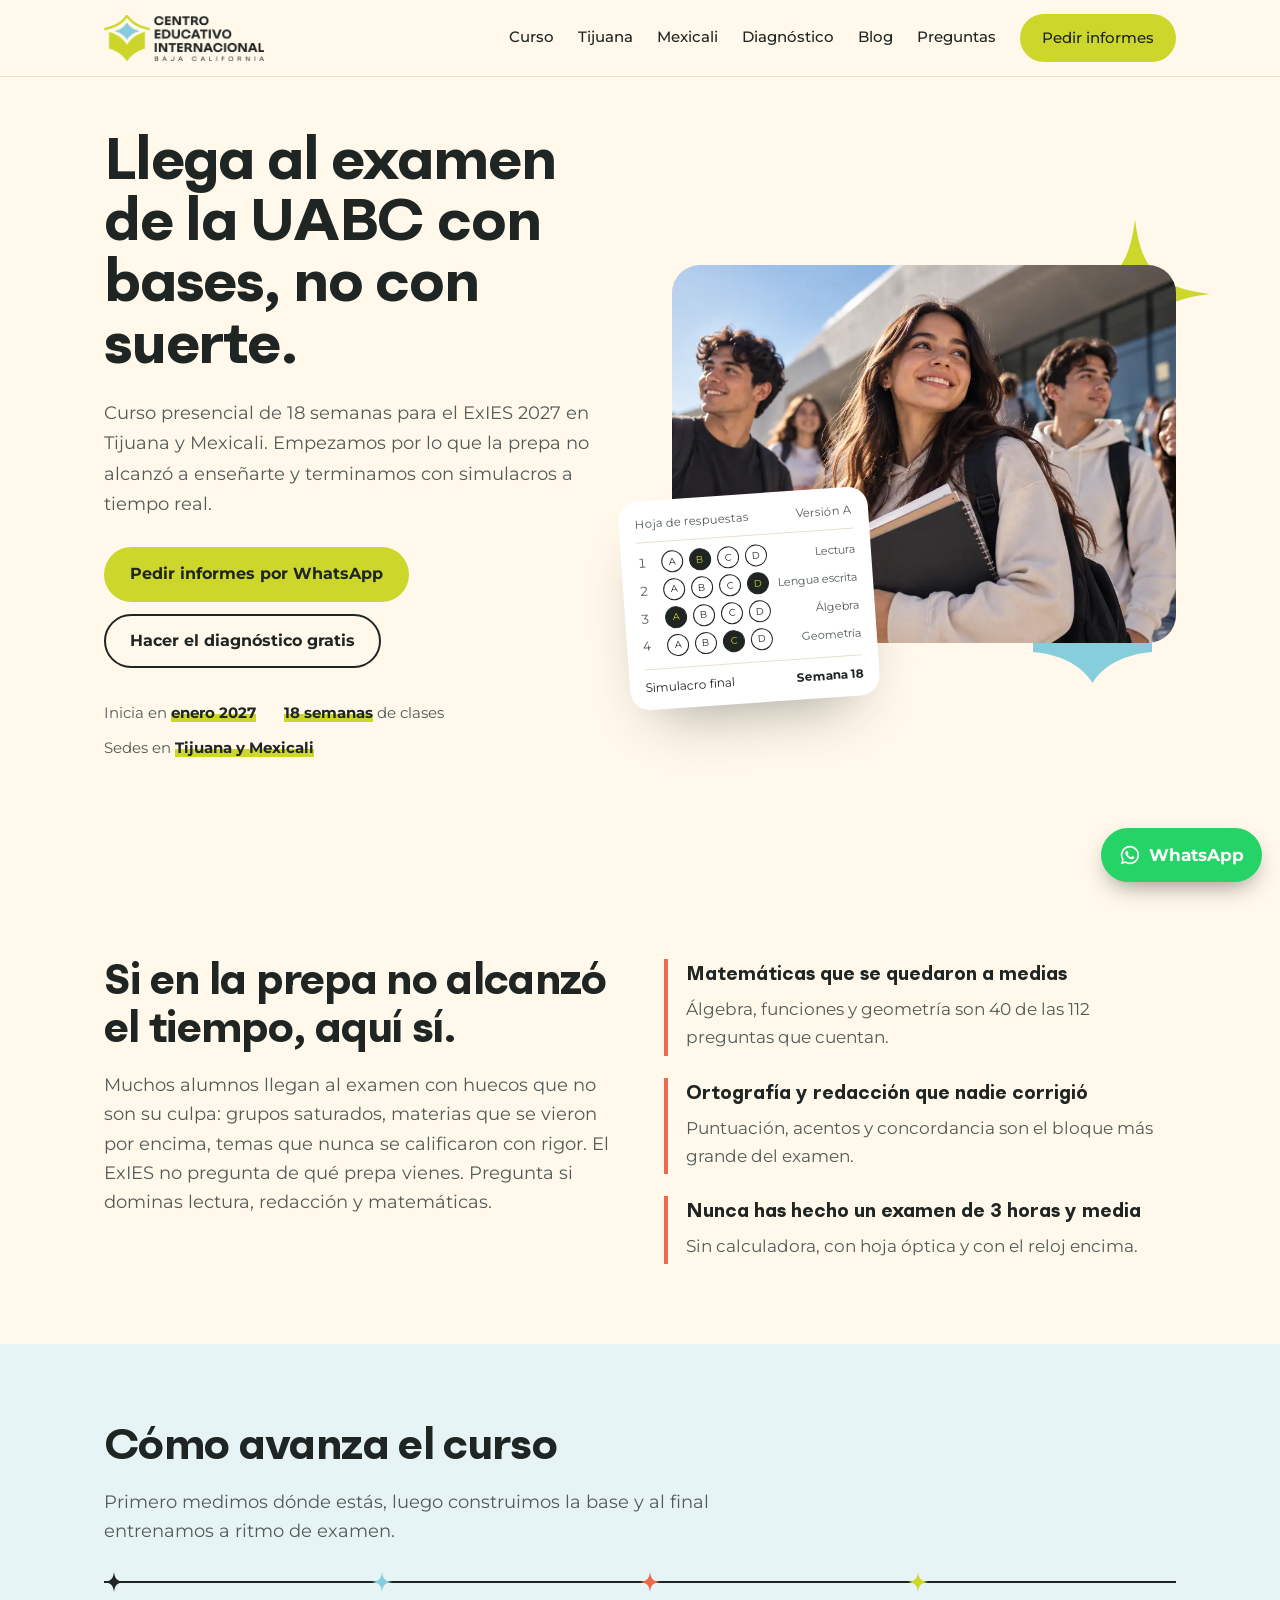
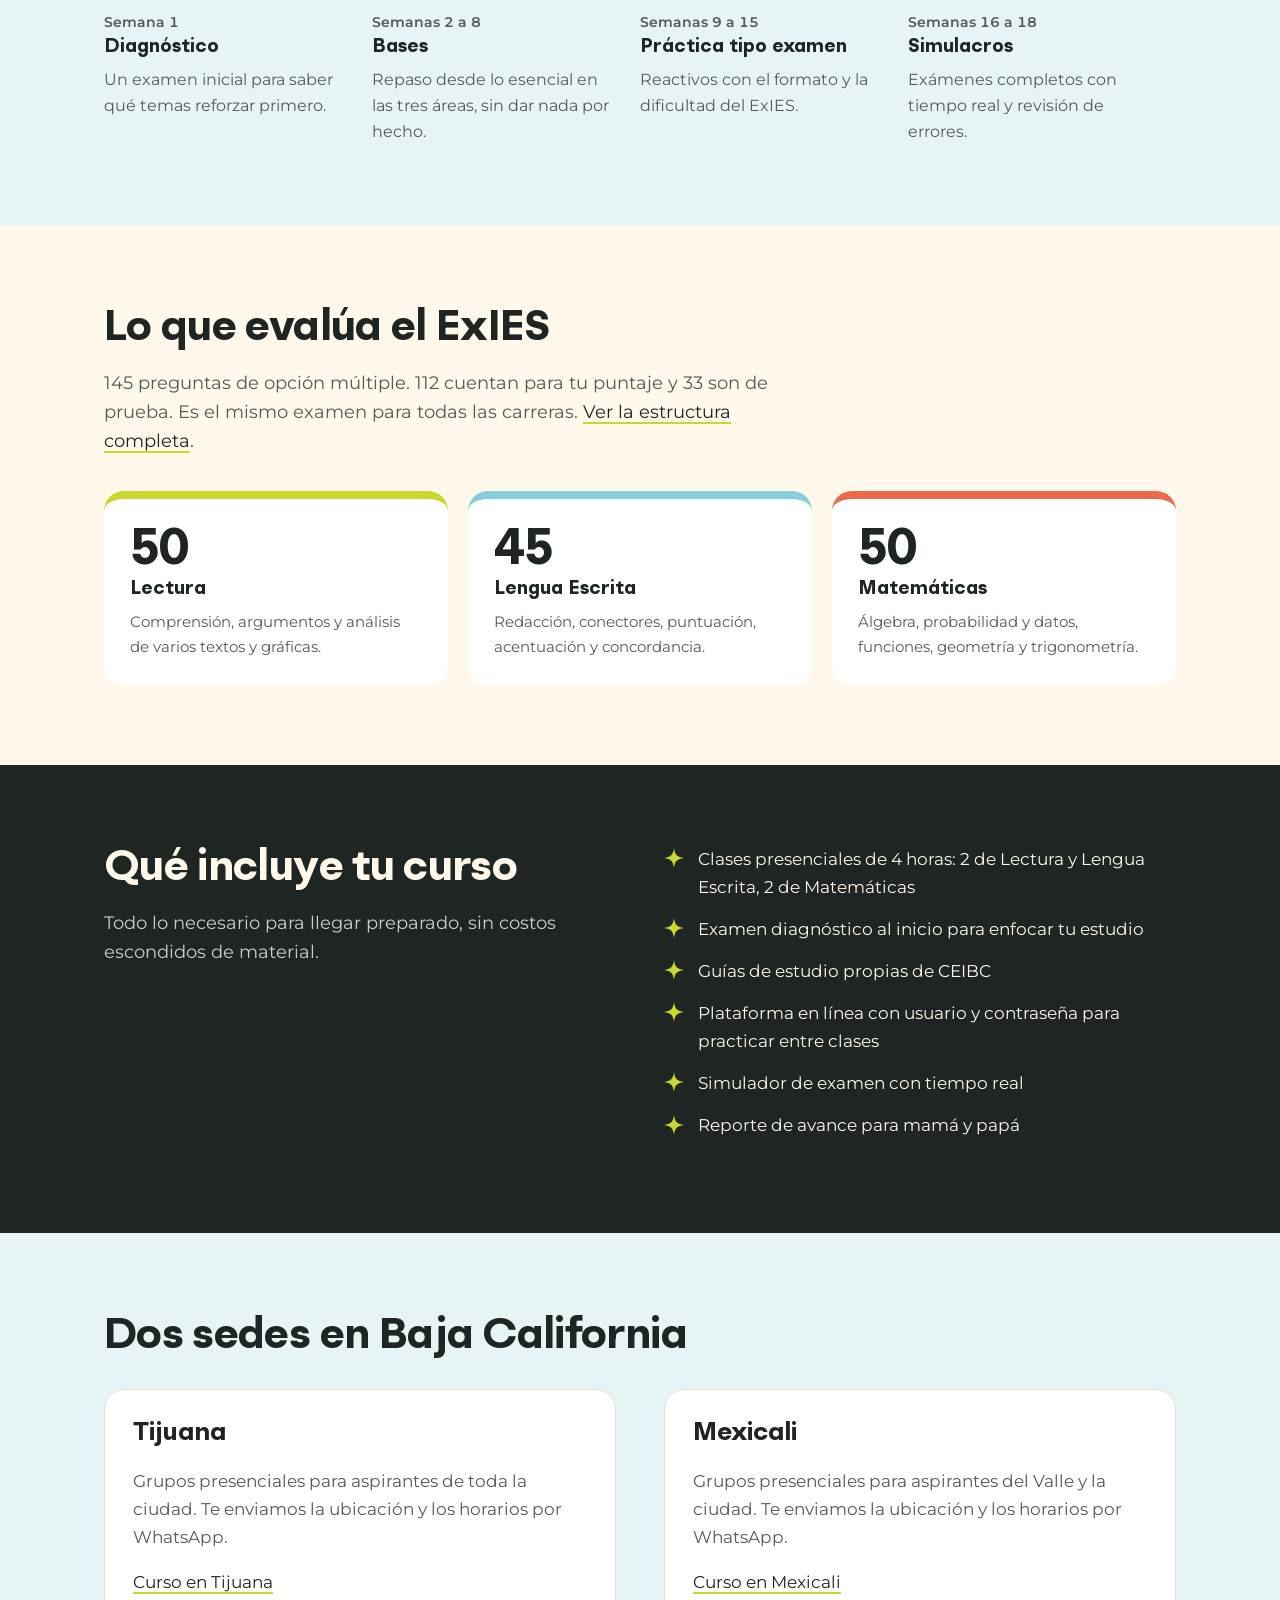
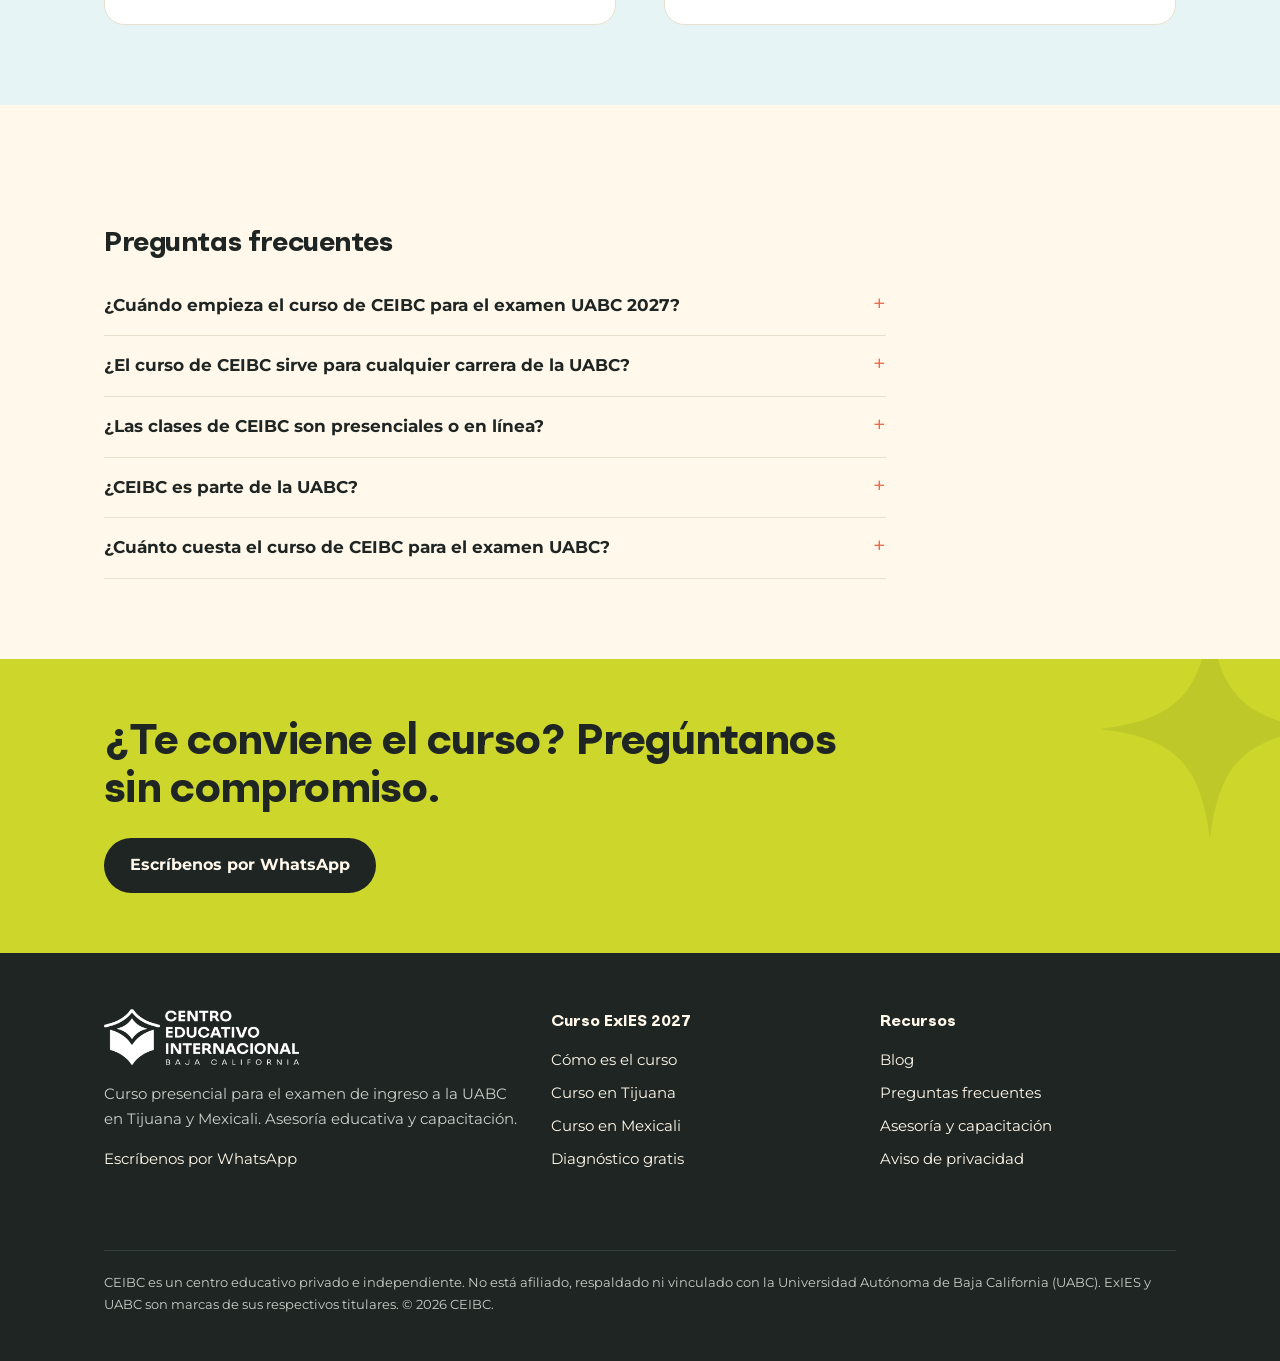
==== commit 382dc2a1: "Identidad visual oficial CEI BC: logo, paleta, Goli + Montserrat, graficos de marca" ====
--- a/index.html
+++ b/index.html
@@ -7,7 +7,7 @@
 <meta name="description" content="Curso presencial de 18 semanas para el ExIES de la UABC. Inicia en enero 2027 en Tijuana y Mexicali: diagnóstico, bases, plataforma y simulacros.">
 <link rel="canonical" href="https://www.ceibc.mx/">
 <meta name="robots" content="index, follow, max-image-preview:large, max-snippet:-1">
-<meta name="theme-color" content="#153A34">
+<meta name="theme-color" content="#fff8eb">
 <meta property="og:title" content="Curso para el examen UABC 2027 en Tijuana y Mexicali | CEIBC">
 <meta property="og:description" content="Curso presencial de 18 semanas para el ExIES de la UABC. Inicia en enero 2027 en Tijuana y Mexicali: diagnóstico, bases, plataforma y simulacros.">
 <meta property="og:type" content="website">
@@ -20,17 +20,19 @@
 <meta name="twitter:title" content="Curso para el examen UABC 2027 en Tijuana y Mexicali | CEIBC">
 <meta name="twitter:description" content="Curso presencial de 18 semanas para el ExIES de la UABC. Inicia en enero 2027 en Tijuana y Mexicali: diagnóstico, bases, plataforma y simulacros.">
 <meta name="twitter:image" content="https://www.ceibc.mx/og-ceibc.png">
-<link rel="icon" href="/favicon.svg" type="image/svg+xml">
+<link rel="icon" href="/isotipo-ceibc-32.png" type="image/png" sizes="32x32">
+<link rel="apple-touch-icon" href="/isotipo-ceibc-180.png">
 <link rel="preconnect" href="https://fonts.googleapis.com"><link rel="preconnect" href="https://fonts.gstatic.com" crossorigin>
-<link href="https://fonts.googleapis.com/css2?family=Inter:wght@400;700;800&display=swap" rel="stylesheet">
+<link href="https://fonts.googleapis.com/css2?family=Montserrat:wght@400;500;600;700&display=swap" rel="stylesheet">
+<link rel="preload" href="/goli-vf.ttf" as="font" type="font/ttf" crossorigin>
 <link rel="stylesheet" href="/styles.css">
 <link rel="preload" as="image" href="/hero-portada.webp" fetchpriority="high">
-<script type="application/ld+json">{"@context": "https://schema.org", "@graph": [{"@type": "EducationalOrganization", "@id": "https://www.ceibc.mx/#org", "name": "CEIBC Centro Educativo Internacional de Baja California", "alternateName": "CEIBC", "url": "https://www.ceibc.mx/", "logo": "https://www.ceibc.mx/favicon.svg", "areaServed": [{"@type": "City", "name": "Tijuana"}, {"@type": "City", "name": "Mexicali"}], "description": "Centro educativo privado en Baja California. Curso presencial de preparación para el examen de ingreso a la UABC (ExIES), asesoría educativa y capacitación."}, {"@type": "WebSite", "@id": "https://www.ceibc.mx/#website", "url": "https://www.ceibc.mx/", "name": "CEIBC", "inLanguage": "es-MX", "publisher": {"@id": "https://www.ceibc.mx/#org"}}, {"@type": "WebPage", "@id": "https://www.ceibc.mx/#webpage", "url": "https://www.ceibc.mx/", "name": "Curso para el examen UABC 2027 en Tijuana y Mexicali | CEIBC", "description": "Curso presencial de 18 semanas para el ExIES de la UABC. Inicia en enero 2027 en Tijuana y Mexicali: diagnóstico, bases, plataforma y simulacros.", "isPartOf": {"@id": "https://www.ceibc.mx/#website"}, "about": {"@id": "https://www.ceibc.mx/#org"}, "inLanguage": "es-MX", "dateModified": "2026-10-29"}, {"@type": "FAQPage", "@id": "https://www.ceibc.mx/#faq", "mainEntity": [{"@type": "Question", "name": "¿Cuándo empieza el curso de CEIBC para el examen UABC 2027?", "acceptedAnswer": {"@type": "Answer", "text": "El curso de CEIBC para el examen de ingreso a la UABC 2027 empieza en enero de 2027 y dura 18 semanas, de modo que termina en mayo, antes del examen, que la UABC suele aplicar a principios de junio."}}, {"@type": "Question", "name": "¿El curso de CEIBC sirve para cualquier carrera de la UABC?", "acceptedAnswer": {"@type": "Answer", "text": "Sí. El ExIES es el mismo examen para todas las carreras de la UABC: evalúa Lectura, Lengua Escrita y Matemáticas y no tiene módulos por carrera, así que el curso de CEIBC prepara igual para Medicina, Derecho, Ingeniería o cualquier otra licenciatura."}}, {"@type": "Question", "name": "¿Las clases de CEIBC son presenciales o en línea?", "acceptedAnswer": {"@type": "Answer", "text": "Las clases del curso CEIBC para el examen UABC son presenciales en Tijuana y en Mexicali, en sesiones de 4 horas. Además tienes acceso a una plataforma en línea con usuario y contraseña para practicar y hacer simulacros."}}, {"@type": "Question", "name": "¿CEIBC es parte de la UABC?", "acceptedAnswer": {"@type": "Answer", "text": "No. CEIBC es un centro educativo privado e independiente. No está afiliado a la UABC, no conoce los reactivos del examen y prepara a los aspirantes con material propio basado en los temas que publica la guía oficial."}}, {"@type": "Question", "name": "¿Cuánto cuesta el curso de CEIBC para el examen UABC?", "acceptedAnswer": {"@type": "Answer", "text": "El curso de CEIBC se paga con una inscripción y pagos semanales. El precio vigente y las promociones se comparten por WhatsApp."}}]}, {"@type": "Course", "@id": "https://www.ceibc.mx/curso-examen-uabc#course", "name": "Curso de preparación para el examen de ingreso a la UABC (ExIES) 2027", "description": "Curso presencial de 18 semanas para el Examen de Ingreso a la Educación Superior (ExIES) de la UABC: Lectura, Lengua Escrita y Matemáticas, con diagnóstico, guías, plataforma en línea y simulacros.", "provider": {"@id": "https://www.ceibc.mx/#org"}, "inLanguage": "es-MX", "educationalLevel": "Bachillerato terminado o en curso", "teaches": ["Lectura", "Lengua Escrita", "Matemáticas", "Preparación para ExIES"], "hasCourseInstance": [{"@type": "CourseInstance", "courseMode": "Onsite", "location": {"@type": "Place", "name": "CEIBC Tijuana", "address": {"@type": "PostalAddress", "addressLocality": "Tijuana", "addressRegion": "B.C.", "addressCountry": "MX"}}, "courseWorkload": "P18W"}, {"@type": "CourseInstance", "courseMode": "Onsite", "location": {"@type": "Place", "name": "CEIBC Mexicali", "address": {"@type": "PostalAddress", "addressLocality": "Mexicali", "addressRegion": "B.C.", "addressCountry": "MX"}}, "courseWorkload": "P18W"}]}]}</script>
+<script type="application/ld+json">{"@context": "https://schema.org", "@graph": [{"@type": "EducationalOrganization", "@id": "https://www.ceibc.mx/#org", "name": "CEIBC Centro Educativo Internacional de Baja California", "alternateName": "CEIBC", "url": "https://www.ceibc.mx/", "logo": "https://www.ceibc.mx/isotipo-ceibc-512.png", "areaServed": [{"@type": "City", "name": "Tijuana"}, {"@type": "City", "name": "Mexicali"}], "description": "Centro educativo privado en Baja California. Curso presencial de preparación para el examen de ingreso a la UABC (ExIES), asesoría educativa y capacitación."}, {"@type": "WebSite", "@id": "https://www.ceibc.mx/#website", "url": "https://www.ceibc.mx/", "name": "CEIBC", "inLanguage": "es-MX", "publisher": {"@id": "https://www.ceibc.mx/#org"}}, {"@type": "WebPage", "@id": "https://www.ceibc.mx/#webpage", "url": "https://www.ceibc.mx/", "name": "Curso para el examen UABC 2027 en Tijuana y Mexicali | CEIBC", "description": "Curso presencial de 18 semanas para el ExIES de la UABC. Inicia en enero 2027 en Tijuana y Mexicali: diagnóstico, bases, plataforma y simulacros.", "isPartOf": {"@id": "https://www.ceibc.mx/#website"}, "about": {"@id": "https://www.ceibc.mx/#org"}, "inLanguage": "es-MX", "dateModified": "2026-10-29"}, {"@type": "FAQPage", "@id": "https://www.ceibc.mx/#faq", "mainEntity": [{"@type": "Question", "name": "¿Cuándo empieza el curso de CEIBC para el examen UABC 2027?", "acceptedAnswer": {"@type": "Answer", "text": "El curso de CEIBC para el examen de ingreso a la UABC 2027 empieza en enero de 2027 y dura 18 semanas, de modo que termina en mayo, antes del examen, que la UABC suele aplicar a principios de junio."}}, {"@type": "Question", "name": "¿El curso de CEIBC sirve para cualquier carrera de la UABC?", "acceptedAnswer": {"@type": "Answer", "text": "Sí. El ExIES es el mismo examen para todas las carreras de la UABC: evalúa Lectura, Lengua Escrita y Matemáticas y no tiene módulos por carrera, así que el curso de CEIBC prepara igual para Medicina, Derecho, Ingeniería o cualquier otra licenciatura."}}, {"@type": "Question", "name": "¿Las clases de CEIBC son presenciales o en línea?", "acceptedAnswer": {"@type": "Answer", "text": "Las clases del curso CEIBC para el examen UABC son presenciales en Tijuana y en Mexicali, en sesiones de 4 horas. Además tienes acceso a una plataforma en línea con usuario y contraseña para practicar y hacer simulacros."}}, {"@type": "Question", "name": "¿CEIBC es parte de la UABC?", "acceptedAnswer": {"@type": "Answer", "text": "No. CEIBC es un centro educativo privado e independiente. No está afiliado a la UABC, no conoce los reactivos del examen y prepara a los aspirantes con material propio basado en los temas que publica la guía oficial."}}, {"@type": "Question", "name": "¿Cuánto cuesta el curso de CEIBC para el examen UABC?", "acceptedAnswer": {"@type": "Answer", "text": "El curso de CEIBC se paga con una inscripción y pagos semanales. El precio vigente y las promociones se comparten por WhatsApp."}}]}, {"@type": "Course", "@id": "https://www.ceibc.mx/curso-examen-uabc#course", "name": "Curso de preparación para el examen de ingreso a la UABC (ExIES) 2027", "description": "Curso presencial de 18 semanas para el Examen de Ingreso a la Educación Superior (ExIES) de la UABC: Lectura, Lengua Escrita y Matemáticas, con diagnóstico, guías, plataforma en línea y simulacros.", "provider": {"@id": "https://www.ceibc.mx/#org"}, "inLanguage": "es-MX", "educationalLevel": "Bachillerato terminado o en curso", "teaches": ["Lectura", "Lengua Escrita", "Matemáticas", "Preparación para ExIES"], "hasCourseInstance": [{"@type": "CourseInstance", "courseMode": "Onsite", "location": {"@type": "Place", "name": "CEIBC Tijuana", "address": {"@type": "PostalAddress", "addressLocality": "Tijuana", "addressRegion": "B.C.", "addressCountry": "MX"}}, "courseWorkload": "P18W"}, {"@type": "CourseInstance", "courseMode": "Onsite", "location": {"@type": "Place", "name": "CEIBC Mexicali", "address": {"@type": "PostalAddress", "addressLocality": "Mexicali", "addressRegion": "B.C.", "addressCountry": "MX"}}, "courseWorkload": "P18W"}]}]}</script>
 </head>
 <body>
 <a class="skip" href="#main">Saltar al contenido</a>
 <header class="top"><div class="wrap">
-<a class="brand" href="/" aria-label="CEIBC inicio"><svg class="brand-mark" viewBox="0 0 40 40" aria-hidden="true"><circle cx="20" cy="20" r="17" fill="none" stroke="#C9E75A" stroke-width="3"/><circle cx="20" cy="20" r="10" fill="#C9E75A"/></svg><span><span class="brand-name">CEIBC</span><span class="brand-sub">Centro Educativo Internacional de Baja California</span></span></a>
+<a class="brand" href="/" aria-label="CEIBC inicio"><img class="brand-logo" src="/logo-ceibc.webp" width="700" height="201" alt="CEIBC Centro Educativo Internacional de Baja California"></a>
 <button class="menu-btn" aria-expanded="false" aria-controls="nav">Menú</button>
 <nav id="nav" class="nav" aria-label="Principal"><a href="/curso-examen-uabc">Curso</a><a href="/curso-examen-uabc-tijuana">Tijuana</a><a href="/curso-examen-uabc-mexicali">Mexicali</a><a href="/diagnostico-exies">Diagnóstico</a><a href="/blog">Blog</a><a href="/preguntas-frecuentes">Preguntas</a><a class="btn btn-lima" href="/whatsapp?text=Hola%2C%20quiero%20informes%20del%20curso%20para%20el%20examen%20UABC%202027.">Pedir informes</a></nav>
 </div></header>
@@ -100,7 +102,7 @@
 
 </main>
 <footer class="foot"><div class="wrap">
-<div><a class="brand" href="/"><svg class="brand-mark" viewBox="0 0 40 40" aria-hidden="true"><circle cx="20" cy="20" r="17" fill="none" stroke="#C9E75A" stroke-width="3"/><circle cx="20" cy="20" r="10" fill="#C9E75A"/></svg><span><span class="brand-name">CEIBC</span><span class="brand-sub">Centro Educativo Internacional de Baja California</span></span></a>
+<div><a class="brand" href="/"><img class="brand-logo" src="/logo-ceibc-blanco.webp" width="700" height="201" alt="CEIBC Centro Educativo Internacional de Baja California" loading="lazy"></a>
 <p style="margin-top:16px;max-width:30em">Curso presencial para el examen de ingreso a la UABC en Tijuana y Mexicali. Asesoría educativa y capacitación.</p>
 <p><a href="/whatsapp?text=Hola%2C%20quiero%20informes%20del%20curso%20para%20el%20examen%20UABC%202027.">Escríbenos por WhatsApp</a></p></div>
 <div><h4>Curso ExIES 2027</h4><ul>
--- a/styles.css
+++ b/styles.css
@@ -1,221 +1,237 @@
+/* Identidad visual CEI BC: paleta y tipografia oficial (manual 2026) */
+@font-face{font-family:"Goli";src:url("/goli-vf.ttf") format("truetype");font-weight:300 700;font-style:normal;font-display:swap}
 :root{
-  --bosque:#153A34;
-  --lima:#C9E75A;
-  --marfil:#F6F4EC;
-  --tinta:#17201D;
-  --salvia:#E4E9DD;
-  --gris:#5B6661;
-  --linea:#CBD3C6;
+  --ink:#1E2522;
+  --lima:#ccd62b;
+  --crema:#fff8eb;
+  --cielo:#87cedc;
+  --coral:#ed694b;
+  --cielo-suave:#e6f4f6;
+  --lima-suave:#f4f3d0;
+  --blanco:#ffffff;
+  --gris:#525b57;
+  --linea:#e8e0cd;
   --max:1120px;
-  --r-sm:6px;
-  --r-lg:18px;
+  --r-sm:8px;
+  --r-lg:20px;
+  --display:"Goli","Montserrat",system-ui,sans-serif;
+  --texto:"Montserrat",system-ui,-apple-system,"Segoe UI",Arial,sans-serif;
+  --brillo:url("data:image/svg+xml,%3Csvg xmlns='http://www.w3.org/2000/svg' viewBox='0 0 100 100'%3E%3Cpath d='M50 0C54 34 66 46 100 50C66 54 54 66 50 100C46 66 34 54 0 50C34 46 46 34 50 0Z'/%3E%3C/svg%3E");
+  --libro:url("data:image/svg+xml,%3Csvg xmlns='http://www.w3.org/2000/svg' viewBox='0 0 100 84'%3E%3Cpath d='M0 0C22 2 40 12 50 30C60 12 78 2 100 0V58C78 60 60 68 50 84C40 68 22 60 0 58Z'/%3E%3C/svg%3E");
 }
 *{box-sizing:border-box}
 html{scroll-behavior:smooth}
 @media (prefers-reduced-motion:reduce){html{scroll-behavior:auto}*{animation:none!important;transition:none!important}}
-body{margin:0;background:var(--marfil);color:var(--tinta);font-family:Inter,system-ui,-apple-system,"Segoe UI",Roboto,Arial,sans-serif;font-size:1.0625rem;line-height:1.6;-webkit-font-smoothing:antialiased}
+body{margin:0;background:var(--crema);color:var(--ink);font-family:var(--texto);font-size:1.0625rem;line-height:1.65;-webkit-font-smoothing:antialiased}
 img,svg{max-width:100%;display:block}
-a{color:var(--bosque);text-underline-offset:3px}
-a:hover{color:var(--tinta)}
-:focus-visible{outline:3px solid var(--lima);outline-offset:3px;border-radius:4px}
+a{color:var(--ink);text-decoration-color:var(--lima);text-decoration-thickness:2px;text-underline-offset:4px}
+a:hover{text-decoration-color:var(--coral)}
+:focus-visible{outline:3px solid var(--coral);outline-offset:3px;border-radius:4px}
 .wrap{max-width:var(--max);margin:0 auto;padding:0 24px}
 .skip{position:absolute;left:-999px}.skip:focus{left:16px;top:12px;background:var(--lima);padding:8px 12px;z-index:99}
+h1,h2,h3,h4{font-family:var(--display);font-weight:700}
 
 /* Header */
-.top{background:var(--bosque);color:var(--marfil);position:sticky;top:0;z-index:20}
-.top .wrap{display:flex;align-items:center;justify-content:space-between;gap:16px;min-height:68px}
-.brand{display:flex;align-items:center;gap:10px;color:var(--marfil);text-decoration:none}
-.brand-mark{width:34px;height:34px}
-.brand-name{font-weight:800;letter-spacing:-.02em;font-size:1.35rem;line-height:1}
-.brand-sub{display:block;font-weight:400;font-size:.72rem;opacity:.8;letter-spacing:0;margin-top:3px}
-.nav{display:flex;align-items:center;gap:22px}
-.nav a{color:var(--marfil);text-decoration:none;font-size:.95rem}
-.nav a:hover,.nav a[aria-current]{color:var(--lima)}
-.btn{display:inline-flex;align-items:center;justify-content:center;gap:8px;border-radius:999px;padding:12px 22px;font-weight:700;text-decoration:none;border:2px solid transparent;font-size:1rem;cursor:pointer;font-family:inherit}
-.btn-lima{background:var(--lima);color:var(--tinta)}
-.btn-lima:hover{background:#d8f06f;color:var(--tinta)}
+.top{background:var(--crema);color:var(--ink);position:sticky;top:0;z-index:20;border-bottom:1px solid var(--linea)}
+.top .wrap{display:flex;align-items:center;justify-content:space-between;gap:16px;min-height:76px}
+.brand{display:flex;align-items:center;text-decoration:none}
+.brand-logo{height:46px;width:auto}
+.nav{display:flex;align-items:center;gap:24px}
+.nav a{color:var(--ink);text-decoration:none;font-size:.95rem;font-weight:500;padding:4px 0;border-bottom:2px solid transparent}
+.nav a:hover,.nav a[aria-current]{border-bottom-color:var(--lima)}
+.btn{display:inline-flex;align-items:center;justify-content:center;gap:8px;border-radius:999px;padding:12px 24px;font-weight:700;text-decoration:none;border:2px solid transparent;font-size:1rem;cursor:pointer;font-family:var(--texto)}
+.btn-lima{background:var(--lima);color:var(--ink)}
+.btn-lima:hover{background:#bcc61f;color:var(--ink)}
 .btn-linea{border-color:currentColor;color:inherit;background:transparent}
-.nav .btn{padding:9px 18px;color:var(--tinta)}
-.menu-btn{display:none;background:none;border:0;color:var(--marfil);font-size:1rem;font-family:inherit;padding:8px}
+.btn-linea:hover{background:var(--ink);color:var(--crema);border-color:var(--ink)}
+.nav .btn{padding:9px 20px;border-bottom:2px solid transparent}
+.nav .btn:hover{border-bottom-color:transparent}
+.menu-btn{display:none;background:none;border:2px solid var(--ink);border-radius:999px;color:var(--ink);font-size:.95rem;font-weight:600;font-family:var(--texto);padding:6px 14px}
 @media (max-width:860px){
   .menu-btn{display:block}
-  .nav{display:none;position:absolute;top:68px;left:0;right:0;background:var(--bosque);flex-direction:column;align-items:flex-start;padding:16px 24px 24px;gap:14px}
+  .brand-logo{height:38px}
+  .top .wrap{min-height:66px}
+  .nav{display:none;position:absolute;top:66px;left:0;right:0;background:var(--crema);flex-direction:column;align-items:flex-start;padding:16px 24px 24px;gap:14px;border-bottom:1px solid var(--linea)}
   .nav.open{display:flex}
 }
 
 /* Hero */
-.hero{background:var(--bosque);color:var(--marfil);padding:56px 0 72px;overflow:hidden}
-.hero .wrap{display:grid;grid-template-columns:1.15fr .85fr;gap:48px;align-items:center}
-.hero h1{font-size:clamp(2.3rem,5.2vw,4rem);line-height:1.02;letter-spacing:-.035em;font-weight:800;margin:0 0 20px}
-.hero p.lead{font-size:1.2rem;max-width:34em;opacity:.92;margin:0 0 28px}
+.hero{background:var(--crema);color:var(--ink);padding:56px 0 104px;overflow:hidden}
+.hero .wrap{display:grid;grid-template-columns:1fr 1fr;gap:64px;align-items:center}
+.hero h1{font-size:clamp(2.3rem,4.6vw,3.7rem);line-height:1.04;letter-spacing:-.02em;margin:0 0 20px}
+.hero p.lead{font-size:1.15rem;max-width:34em;color:var(--gris);margin:0 0 28px}
 .hero-actions{display:flex;flex-wrap:wrap;gap:12px}
-.hero-facts{display:flex;flex-wrap:wrap;gap:10px 28px;margin-top:32px;padding:0;list-style:none;font-size:.95rem;opacity:.9}
-.hero-facts strong{color:var(--lima)}
-@media (max-width:860px){.hero .wrap{grid-template-columns:1fr}.sheet{max-width:360px}}
-
-/* Answer-sheet motif */
-.sheet{background:var(--marfil);color:var(--tinta);border-radius:var(--r-lg);padding:22px 22px 18px;box-shadow:0 30px 60px -30px rgba(0,0,0,.55);transform:rotate(-2deg)}
+.hero-facts{display:flex;flex-wrap:wrap;gap:10px 28px;margin-top:32px;padding:0;list-style:none;font-size:.95rem;color:var(--gris)}
+.hero-facts strong{color:var(--ink);background:linear-gradient(transparent 60%,var(--lima) 60%)}
+.hero-media{position:relative}
+.hero-media::before{content:"";position:absolute;width:150px;height:150px;top:-46px;right:-34px;background:var(--lima);-webkit-mask:var(--brillo) center/contain no-repeat;mask:var(--brillo) center/contain no-repeat;z-index:0}
+.hero-media::after{content:"";position:absolute;width:120px;height:100px;bottom:-40px;right:24px;background:var(--cielo);-webkit-mask:var(--libro) center/contain no-repeat;mask:var(--libro) center/contain no-repeat;z-index:0}
+.hero-photo{position:relative;z-index:1;width:100%;height:auto;aspect-ratio:4/3;object-fit:cover;border-radius:28px 28px 28px 120px}
+@media (max-width:860px){
+  .hero .wrap{grid-template-columns:1fr;gap:48px}
+  .hero-media::before{width:96px;height:96px;top:-30px;right:-8px}
+  .hero-media::after{width:84px;height:70px;bottom:-28px}
+}
+
+/* Hoja de respuestas */
+.sheet{background:var(--blanco);color:var(--ink);border-radius:var(--r-lg);padding:22px 22px 18px;box-shadow:0 30px 60px -30px rgba(30,37,34,.45);transform:rotate(-2deg)}
 .sheet-head{display:flex;justify-content:space-between;font-size:.8rem;color:var(--gris);border-bottom:1px solid var(--linea);padding-bottom:10px;margin-bottom:12px}
 .sheet-row{display:grid;grid-template-columns:28px repeat(4,1fr) auto;align-items:center;gap:8px;padding:5px 0}
 .sheet-row span.n{font-size:.8rem;color:var(--gris);font-variant-numeric:tabular-nums}
-.bub{width:26px;height:26px;border-radius:50%;border:1.6px solid var(--bosque);display:grid;place-items:center;font-size:.68rem;color:var(--bosque)}
-.bub.on{background:var(--bosque);color:var(--lima);border-color:var(--bosque)}
+.bub{width:26px;height:26px;border-radius:50%;border:1.6px solid var(--ink);display:grid;place-items:center;font-size:.68rem;color:var(--ink)}
+.bub.on{background:var(--ink);color:var(--lima);border-color:var(--ink)}
 .sheet-row em{font-style:normal;font-size:.78rem;color:var(--gris);min-width:92px;text-align:right}
 .sheet-foot{margin-top:12px;padding-top:10px;border-top:1px solid var(--linea);font-size:.85rem;display:flex;justify-content:space-between}
-.sheet-foot b{color:var(--bosque)}
+.sheet-foot b{color:var(--ink)}
 .fill{animation:fill .5s ease-out both}
-@keyframes fill{from{background:transparent;color:var(--bosque)}}
-
-/* Sections */
-section{padding:72px 0}
-.alt{background:var(--salvia)}
-.dark{background:var(--tinta);color:var(--marfil)}
-.dark a{color:var(--lima)}
-h2{font-size:clamp(1.75rem,3.4vw,2.6rem);line-height:1.08;letter-spacing:-.03em;margin:0 0 16px;font-weight:800}
-h3{font-size:1.2rem;line-height:1.25;margin:0 0 8px;letter-spacing:-.01em}
-.intro{max-width:40em;font-size:1.12rem;color:var(--gris);margin:0 0 36px}
-.dark .intro{color:#C7D0CA}
-.grid2{display:grid;grid-template-columns:1fr 1fr;gap:40px}
-.grid3{display:grid;grid-template-columns:repeat(3,1fr);gap:28px}
-@media (max-width:860px){.grid2,.grid3{grid-template-columns:1fr}}
-.pain{border-left:4px solid var(--lima);padding:4px 0 4px 18px}
-.pain p{margin:0;color:var(--gris)}
-
-/* Bubble list (filled answer as bullet) */
-.blist{list-style:none;padding:0;margin:0}
-.blist li{position:relative;padding-left:34px;margin:0 0 14px}
-.blist li::before{content:"";position:absolute;left:0;top:.3em;width:18px;height:18px;border-radius:50%;background:var(--bosque);box-shadow:0 0 0 3px var(--salvia),0 0 0 4.5px var(--bosque)}
-.dark .blist li::before{background:var(--lima);box-shadow:0 0 0 3px var(--tinta),0 0 0 4.5px var(--lima)}
-
-/* Timeline (real sequence) */
-.steps{list-style:none;padding:0;margin:0;display:grid;grid-template-columns:repeat(4,1fr);gap:0;border-top:2px solid var(--bosque)}
-.steps li{padding:22px 20px 0 0;position:relative}
-.steps li::before{content:"";position:absolute;top:-9px;left:0;width:16px;height:16px;border-radius:50%;background:var(--marfil);border:2px solid var(--bosque)}
-.steps li:last-child::before{background:var(--lima)}
-.steps .wk{font-size:.85rem;color:var(--gris);font-variant-numeric:tabular-nums}
-.steps p{margin:6px 0 0;color:var(--gris);font-size:.98rem}
-@media (max-width:860px){.steps{grid-template-columns:1fr;border-top:0;border-left:2px solid var(--bosque);padding-left:22px}.steps li{padding:0 0 24px}.steps li::before{top:4px;left:-32px}}
-
-/* Area split */
-.areas{display:grid;grid-template-columns:repeat(3,1fr);border:1.5px solid var(--bosque);border-radius:var(--r-lg);overflow:hidden}
-.area{padding:24px;border-right:1.5px solid var(--bosque);background:var(--marfil)}
-.area:last-child{border-right:0}
-.area .num{font-size:3rem;font-weight:800;letter-spacing:-.04em;line-height:1;color:var(--bosque)}
-.area p{margin:6px 0 0;color:var(--gris);font-size:.95rem}
-@media (max-width:860px){.areas{grid-template-columns:1fr}.area{border-right:0;border-bottom:1.5px solid var(--bosque)}.area:last-child{border-bottom:0}}
-
-/* Cities */
-.city{background:var(--marfil);border-radius:var(--r-lg);padding:28px;border:1.5px solid var(--linea)}
-.city h3{font-size:1.6rem;letter-spacing:-.02em}
-.city p{color:var(--gris)}
-
-/* Tables */
-.tbl{width:100%;border-collapse:collapse;font-size:.98rem;margin:8px 0 24px}
-.tbl th,.tbl td{text-align:left;padding:11px 12px;border-bottom:1px solid var(--linea);vertical-align:top}
-.tbl th{font-weight:700;background:var(--salvia)}
-.tbl td.r,.tbl th.r{text-align:right;font-variant-numeric:tabular-nums}
-.tbl-wrap{overflow-x:auto}
-
-/* FAQ */
-.faq details{border-bottom:1px solid var(--linea);padding:16px 0}
-.faq summary{cursor:pointer;font-weight:700;font-size:1.08rem;list-style:none;display:flex;justify-content:space-between;gap:16px}
-.faq summary::-webkit-details-marker{display:none}
-.faq summary::after{content:"+";font-weight:400;font-size:1.4rem;line-height:1;color:var(--bosque)}
-.faq details[open] summary::after{content:"\2212"}
-.faq details p{margin:10px 0 0;color:var(--gris);max-width:46em}
-
-/* CTA band */
-.cta{background:var(--lima);color:var(--tinta);padding:56px 0}
-.cta .wrap{display:flex;justify-content:space-between;align-items:center;gap:24px;flex-wrap:wrap}
-.cta h2{margin:0;max-width:18em}
-.cta .btn{background:var(--tinta);color:var(--marfil)}
-.cta .btn:hover{background:var(--bosque)}
-
-/* Article */
-.page-head{background:var(--bosque);color:var(--marfil);padding:48px 0 44px}
-.page-head h1{font-size:clamp(2rem,4.4vw,3.2rem);line-height:1.05;letter-spacing:-.03em;margin:0 0 12px;max-width:20em}
-.page-head p{margin:0;max-width:40em;opacity:.9;font-size:1.1rem}
-.crumbs{font-size:.88rem;margin-bottom:18px;opacity:.85}
-.crumbs a{color:var(--marfil)}
-.prose{max-width:42em}
-.prose h2{font-size:1.7rem;margin-top:44px}
-.prose h3{margin-top:28px}
-.prose p,.prose li{color:#2B3531}
-.prose ul,.prose ol{padding-left:1.2em}
-.prose li{margin-bottom:6px}
-.note{background:var(--salvia);border-radius:var(--r-sm);padding:16px 18px;font-size:.98rem;margin:24px 0}
-.meta{font-size:.9rem;color:#C7D0CA;margin-top:14px}
-.post-list{list-style:none;padding:0;margin:0;display:grid;gap:18px}
-.post-list a{display:block;padding:24px;border:1.5px solid var(--linea);border-radius:var(--r-lg);text-decoration:none;color:var(--tinta);background:var(--marfil)}
-.post-list a:hover{border-color:var(--bosque)}
-.post-list span{display:block;color:var(--gris);margin-top:6px}
-
-/* Quiz */
-.q{border:1.5px solid var(--linea);border-radius:var(--r-lg);padding:22px;margin:0 0 18px;background:var(--marfil)}
-.q legend{font-weight:700;padding:0 6px}
-.q .area-tag{font-size:.85rem;color:var(--gris);display:block;margin-bottom:8px}
-.q label{display:flex;gap:12px;align-items:flex-start;padding:8px 6px;border-radius:var(--r-sm);cursor:pointer}
-.q label:hover{background:var(--salvia)}
-.q input{appearance:none;width:22px;height:22px;flex:0 0 22px;border:1.6px solid var(--bosque);border-radius:50%;margin:2px 0 0;cursor:pointer}
-.q input:checked{background:var(--bosque);box-shadow:inset 0 0 0 4px var(--marfil)}
-.q.ok{border-color:var(--bosque)}
-.q.bad{border-color:#B4533F}
-.q .fb{margin:10px 0 0;font-size:.95rem;color:var(--gris)}
-.result{background:var(--bosque);color:var(--marfil);border-radius:var(--r-lg);padding:28px;margin-top:24px}
-.result[hidden]{display:none}
-.result .score{font-size:3.4rem;font-weight:800;color:var(--lima);line-height:1;letter-spacing:-.04em}
-
-/* Footer */
-.foot{background:var(--tinta);color:#C7D0CA;padding:48px 0 32px;font-size:.95rem}
-.foot .wrap{display:grid;grid-template-columns:1.4fr 1fr 1fr;gap:32px}
-.foot a{color:var(--marfil);text-decoration:none}
-.foot a:hover{color:var(--lima)}
-.foot ul{list-style:none;padding:0;margin:0}
-.foot li{margin-bottom:8px}
-.foot h4{color:var(--marfil);margin:0 0 12px;font-size:1rem}
-.legal{border-top:1px solid #2E3A35;margin-top:32px;padding-top:20px;font-size:.85rem;grid-column:1/-1}
-@media (max-width:860px){.foot .wrap{grid-template-columns:1fr}}
-
-/* WhatsApp FAB */
-.wa{position:fixed;right:18px;bottom:18px;z-index:30;background:#25D366;color:#fff;border-radius:999px;padding:13px 18px;font-weight:700;text-decoration:none;box-shadow:0 10px 24px -8px rgba(0,0,0,.45);display:flex;gap:8px;align-items:center}
-.wa:hover{color:#fff;background:#1fb457}
-.wa svg{width:22px;height:22px}
-@media (max-width:520px){.wa span{display:none}.wa{padding:14px}}
-.wrap.prose{max-width:var(--max)}
-.wrap.prose>*{max-width:42em}
-.wrap.prose>.faq{max-width:46em}
-
-/* Hero con foto */
-.hero{padding-bottom:96px}
-.hero .wrap{grid-template-columns:1fr 1fr;gap:56px}
-.hero-media{position:relative}
-.hero-media::before{content:"";position:absolute;top:22px;right:-22px;bottom:-22px;left:22px;border:2px solid var(--lima);border-radius:24px}
-.hero-photo{position:relative;width:100%;height:auto;aspect-ratio:4/3;object-fit:cover;border-radius:24px;box-shadow:0 40px 80px -40px rgba(0,0,0,.7)}
-.hero-media .sheet{position:absolute;left:-44px;bottom:-56px;width:250px;padding:14px 16px 12px;transform:rotate(-4deg);z-index:2}
+@keyframes fill{from{background:transparent;color:var(--ink)}}
+.hero-media .sheet{position:absolute;left:-48px;bottom:-60px;width:250px;padding:14px 16px 12px;transform:rotate(-4deg);z-index:2}
 .hero-media .sheet-head{font-size:.72rem;padding-bottom:8px;margin-bottom:6px}
 .hero-media .sheet-row{grid-template-columns:18px repeat(4,22px) 1fr;gap:6px;padding:3px 0}
 .hero-media .bub{width:22px;height:22px;font-size:.6rem}
 .hero-media .sheet-row em{min-width:0;font-size:.7rem}
 .hero-media .sheet-foot{font-size:.75rem;margin-top:8px;padding-top:8px}
-@media (max-width:860px){
-  .hero .wrap{grid-template-columns:1fr;gap:40px}
-  .hero{padding-bottom:110px}
-  .hero-media::before{top:14px;right:-10px;bottom:-14px;left:14px}
-  .hero-media .sheet{left:-6px;bottom:-72px;width:220px}
-}
-.hero h1{font-size:clamp(2.3rem,4.4vw,3.6rem)}
-@media (max-width:600px){.hero-media .sheet{display:none}.hero{padding-bottom:72px}}
-
-/* Encabezados con imagen */
+@media (max-width:600px){.hero-media .sheet{display:none}.hero{padding-bottom:80px}}
+
+/* Secciones */
+section{padding:80px 0}
+.alt{background:var(--cielo-suave)}
+.dark{background:var(--ink);color:var(--crema)}
+.dark a{color:var(--lima)}
+h2{font-size:clamp(1.8rem,3.4vw,2.7rem);line-height:1.1;letter-spacing:-.015em;margin:0 0 16px}
+h3{font-size:1.2rem;line-height:1.25;margin:0 0 8px}
+.intro{max-width:40em;font-size:1.1rem;color:var(--gris);margin:0 0 36px}
+.dark .intro{color:#c9cfc9}
+.grid2{display:grid;grid-template-columns:1fr 1fr;gap:48px}
+.grid3{display:grid;grid-template-columns:repeat(3,1fr);gap:28px}
+@media (max-width:860px){.grid2,.grid3{grid-template-columns:1fr}}
+.pain{border-left:4px solid var(--coral);padding:4px 0 4px 18px}
+.pain p{margin:0;color:var(--gris)}
+
+/* Lista con brillo */
+.blist{list-style:none;padding:0;margin:0}
+.blist li{position:relative;padding-left:34px;margin:0 0 14px}
+.blist li::before{content:"";position:absolute;left:0;top:.2em;width:20px;height:20px;background:var(--ink);-webkit-mask:var(--brillo) center/contain no-repeat;mask:var(--brillo) center/contain no-repeat}
+.dark .blist li::before{background:var(--lima)}
+
+/* Linea de tiempo */
+.steps{list-style:none;padding:0;margin:0;display:grid;grid-template-columns:repeat(4,1fr);gap:0;border-top:2px solid var(--ink)}
+.steps li{padding:24px 20px 0 0;position:relative}
+.steps li::before{content:"";position:absolute;top:-11px;left:0;width:20px;height:20px;background:var(--ink);-webkit-mask:var(--brillo) center/contain no-repeat;mask:var(--brillo) center/contain no-repeat}
+.steps li:nth-child(2)::before{background:var(--cielo)}
+.steps li:nth-child(3)::before{background:var(--coral)}
+.steps li:last-child::before{background:var(--lima)}
+.steps .wk{font-size:.85rem;color:var(--gris);font-variant-numeric:tabular-nums;font-weight:600}
+.steps p{margin:6px 0 0;color:var(--gris);font-size:.98rem}
+@media (max-width:860px){.steps{grid-template-columns:1fr;border-top:0;border-left:2px solid var(--ink);padding-left:22px}.steps li{padding:0 0 24px}.steps li::before{top:4px;left:-33px}}
+
+/* Areas del examen */
+.areas{display:grid;grid-template-columns:repeat(3,1fr);gap:20px}
+.area{padding:26px;background:var(--blanco);border-radius:var(--r-lg);border-top:8px solid var(--lima)}
+.area:nth-child(2){border-top-color:var(--cielo)}
+.area:nth-child(3){border-top-color:var(--coral)}
+.area .num{font-family:var(--display);font-size:3.2rem;font-weight:700;letter-spacing:-.03em;line-height:1;color:var(--ink)}
+.area p{margin:6px 0 0;color:var(--gris);font-size:.95rem}
+@media (max-width:860px){.areas{grid-template-columns:1fr}}
+
+/* Sedes */
+.city{background:var(--blanco);border-radius:var(--r-lg);padding:28px;border:1px solid var(--linea)}
+.city h3{font-size:1.6rem}
+.city p{color:var(--gris)}
+
+/* Tablas */
+.tbl{width:100%;border-collapse:collapse;font-size:.98rem;margin:8px 0 24px;background:var(--blanco);border-radius:var(--r-sm);overflow:hidden}
+.tbl th,.tbl td{text-align:left;padding:11px 14px;border-bottom:1px solid var(--linea);vertical-align:top}
+.tbl th{font-weight:700;background:var(--lima-suave)}
+.tbl td.r,.tbl th.r{text-align:right;font-variant-numeric:tabular-nums}
+.tbl-wrap{overflow-x:auto}
+
+/* Preguntas */
+.faq details{border-bottom:1px solid var(--linea);padding:16px 0}
+.faq summary{cursor:pointer;font-weight:700;font-size:1.05rem;list-style:none;display:flex;justify-content:space-between;gap:16px}
+.faq summary::-webkit-details-marker{display:none}
+.faq summary::after{content:"+";font-weight:400;font-size:1.4rem;line-height:1;color:var(--coral)}
+.faq details[open] summary::after{content:"\2212"}
+.faq details p{margin:10px 0 0;color:var(--gris);max-width:46em}
+
+/* Banda CTA */
+.cta{background:var(--lima);color:var(--ink);padding:60px 0;position:relative;overflow:hidden}
+.cta::after{content:"";position:absolute;right:-40px;top:-40px;width:220px;height:220px;background:rgba(30,37,34,.08);-webkit-mask:var(--brillo) center/contain no-repeat;mask:var(--brillo) center/contain no-repeat}
+.cta .wrap{display:flex;justify-content:space-between;align-items:center;gap:24px;flex-wrap:wrap;position:relative;z-index:1}
+.cta h2{margin:0;max-width:18em}
+.cta .btn{background:var(--ink);color:var(--crema)}
+.cta .btn:hover{background:#000}
+
+/* Encabezados de pagina */
+.page-head{background:var(--ink);color:var(--crema);padding:52px 0 48px}
+.page-head h1{font-size:clamp(2rem,4.4vw,3.3rem);line-height:1.06;letter-spacing:-.015em;margin:0 0 12px;max-width:20em}
+.page-head p{margin:0;max-width:40em;opacity:.92;font-size:1.08rem}
+.crumbs{font-size:.86rem;margin-bottom:18px;opacity:.9}
+.crumbs a{color:var(--crema)}
 .page-head.has-img{position:relative;overflow:hidden;min-height:clamp(340px,32vw,520px);display:flex;align-items:center;padding:56px 0}
 .ph-img{position:absolute;inset:0;width:100%;height:100%;object-fit:cover;object-position:right center}
-.page-head.has-img::before{content:"";position:absolute;inset:0;z-index:1;background:linear-gradient(90deg,rgba(21,58,52,.94) 0%,rgba(21,58,52,.82) 32%,rgba(21,58,52,.25) 56%,rgba(21,58,52,0) 66%)}
+.page-head.has-img::before{content:"";position:absolute;inset:0;z-index:1;background:linear-gradient(90deg,rgba(30,37,34,.95) 0%,rgba(30,37,34,.86) 32%,rgba(30,37,34,.3) 56%,rgba(30,37,34,0) 66%)}
+.page-head.has-img::after{content:"";position:absolute;left:0;right:0;bottom:0;height:8px;z-index:2;background:linear-gradient(90deg,var(--lima) 0 33.3%,var(--cielo) 33.3% 66.6%,var(--coral) 66.6%)}
 .page-head.has-img .wrap{position:relative;z-index:2;width:100%}
 .page-head.has-img h1{max-width:14em}
 .page-head.has-img p{max-width:30em}
 @media (max-width:760px){
-  .page-head.has-img{display:block;min-height:0;padding:0 0 36px}
+  .page-head.has-img{display:block;min-height:0;padding:0 0 40px}
   .page-head.has-img::before{display:none}
   .ph-img{position:static;height:220px;object-position:80% center}
   .page-head.has-img .wrap{padding-top:24px}
 }
+
+/* Articulos */
+.prose{max-width:42em}
+.prose h2{font-size:1.75rem;margin-top:44px}
+.prose h3{margin-top:28px}
+.prose p,.prose li{color:#2c3430}
+.prose ul,.prose ol{padding-left:1.2em}
+.prose li{margin-bottom:6px}
+.prose li::marker{color:var(--coral)}
+.wrap.prose{max-width:var(--max)}
+.wrap.prose>*{max-width:42em}
+.wrap.prose>.faq{max-width:46em}
+.note{background:var(--lima-suave);border-left:4px solid var(--lima);border-radius:var(--r-sm);padding:16px 18px;font-size:.98rem;margin:24px 0}
+.meta{font-size:.88rem;color:#c9cfc9;margin-top:14px}
+.post-list{list-style:none;padding:0;margin:0;display:grid;gap:18px}
+.post-list a{display:block;padding:24px;border:1px solid var(--linea);border-left:6px solid var(--lima);border-radius:var(--r-lg);text-decoration:none;color:var(--ink);background:var(--blanco)}
+.post-list li:nth-child(2) a{border-left-color:var(--cielo)}
+.post-list li:nth-child(3) a{border-left-color:var(--coral)}
+.post-list a:hover{border-color:var(--ink)}
+.post-list strong{font-family:var(--display);font-size:1.15rem}
+.post-list span{display:block;color:var(--gris);margin-top:6px}
+
+/* Diagnostico */
+.q{border:1px solid var(--linea);border-radius:var(--r-lg);padding:22px;margin:0 0 18px;background:var(--blanco)}
+.q legend{font-weight:700;padding:0 6px;font-family:var(--display)}
+.q .area-tag{font-size:.85rem;color:var(--gris);display:block;margin-bottom:8px}
+.q label{display:flex;gap:12px;align-items:flex-start;padding:8px 6px;border-radius:var(--r-sm);cursor:pointer}
+.q label:hover{background:var(--cielo-suave)}
+.q input{appearance:none;width:22px;height:22px;flex:0 0 22px;border:1.6px solid var(--ink);border-radius:50%;margin:2px 0 0;cursor:pointer}
+.q input:checked{background:var(--ink);box-shadow:inset 0 0 0 4px var(--blanco)}
+.q.ok{border-color:var(--ink);box-shadow:inset 6px 0 0 var(--lima)}
+.q.bad{border-color:var(--coral);box-shadow:inset 6px 0 0 var(--coral)}
+.q .fb{margin:10px 0 0;font-size:.95rem;color:var(--gris)}
+.result{background:var(--ink);color:var(--crema);border-radius:var(--r-lg);padding:28px;margin-top:24px}
+.result[hidden]{display:none}
+.result .score{font-family:var(--display);font-size:3.4rem;font-weight:700;color:var(--lima);line-height:1}
+
+/* Footer */
+.foot{background:var(--ink);color:#c9cfc9;padding:56px 0 32px;font-size:.95rem}
+.foot .wrap{display:grid;grid-template-columns:1.4fr 1fr 1fr;gap:32px}
+.foot .brand-logo{height:56px}
+.foot a{color:var(--crema);text-decoration:none}
+.foot a:hover{color:var(--lima)}
+.foot ul{list-style:none;padding:0;margin:0}
+.foot li{margin-bottom:8px}
+.foot h4{color:var(--crema);margin:0 0 12px;font-size:1rem}
+.legal{border-top:1px solid #34403b;margin-top:32px;padding-top:20px;font-size:.84rem;grid-column:1/-1}
+@media (max-width:860px){.foot .wrap{grid-template-columns:1fr}}
+
+/* WhatsApp */
+.wa{position:fixed;right:18px;bottom:18px;z-index:30;background:#25D366;color:#fff;border-radius:999px;padding:13px 18px;font-weight:700;text-decoration:none;box-shadow:0 10px 24px -8px rgba(0,0,0,.45);display:flex;gap:8px;align-items:center}
+.wa:hover{color:#fff;background:#1fb457}
+.wa svg{width:22px;height:22px}
+@media (max-width:520px){.wa span{display:none}.wa{padding:14px}}
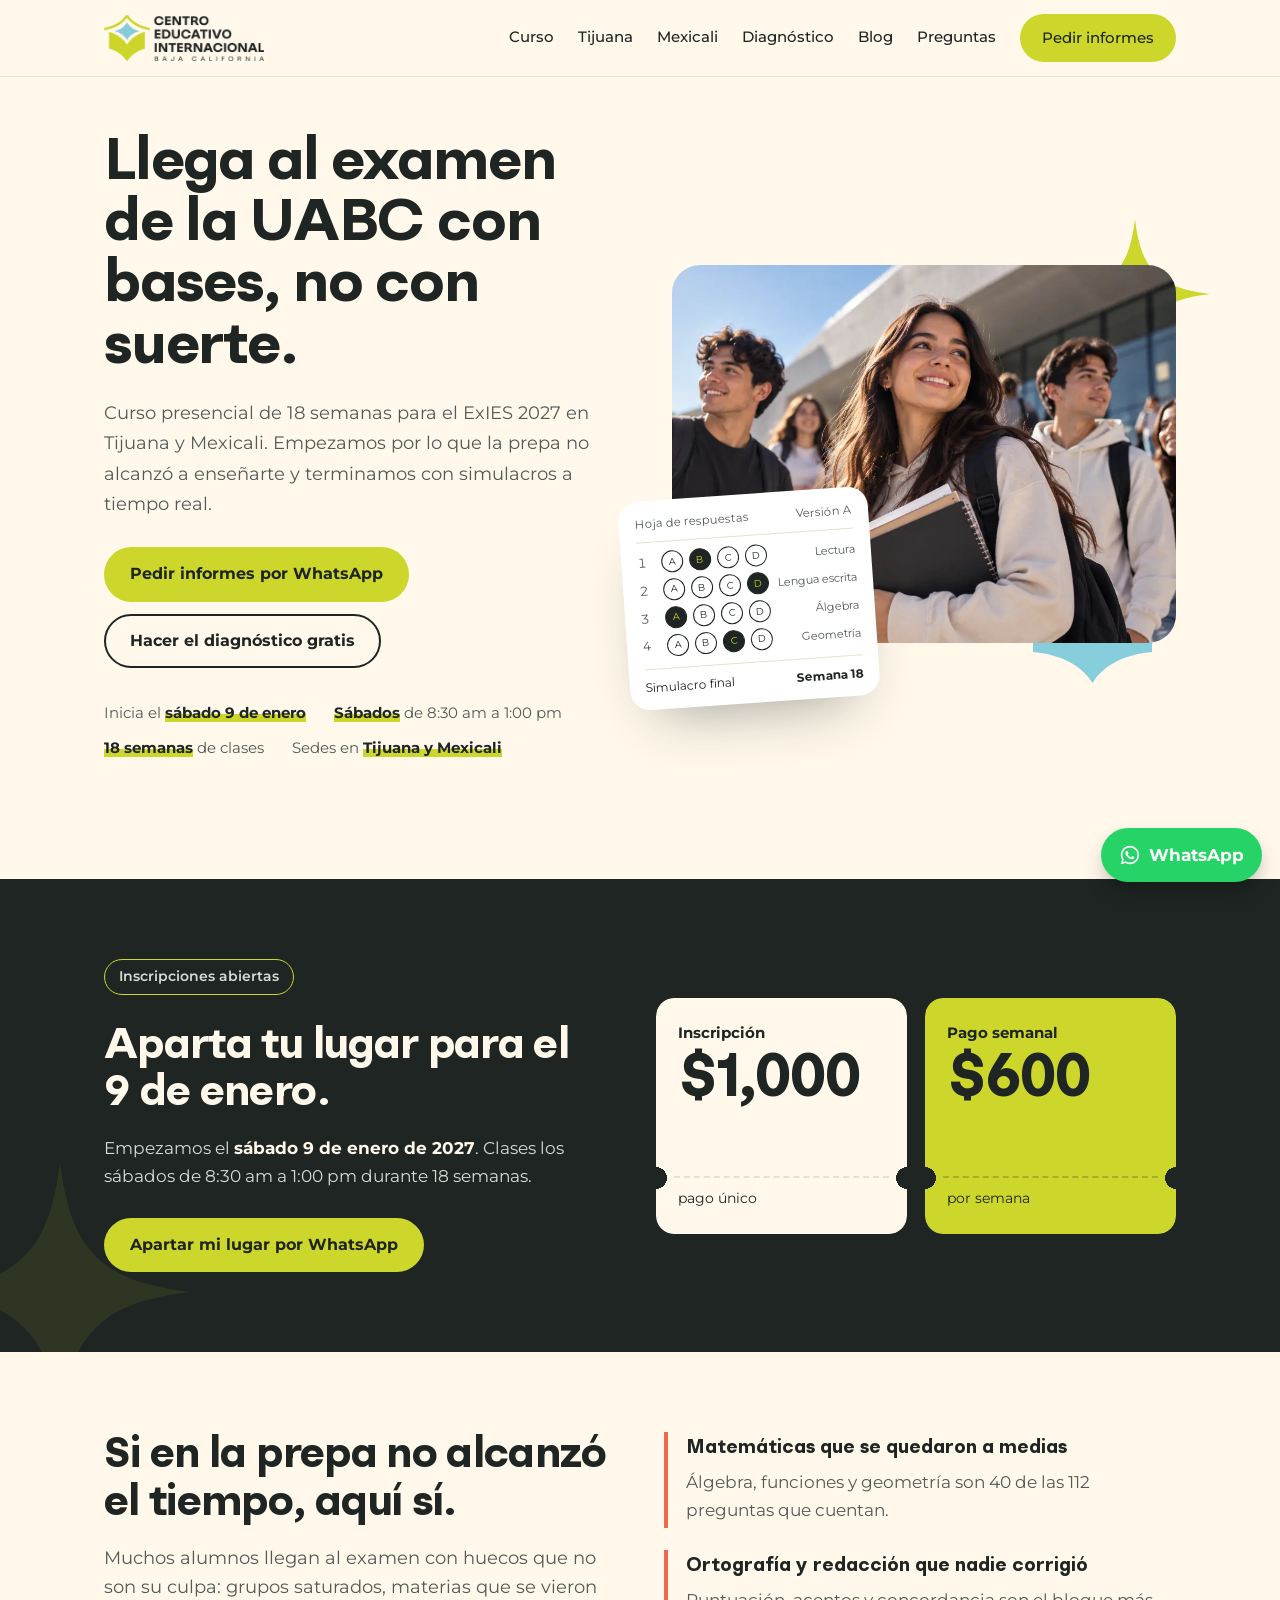
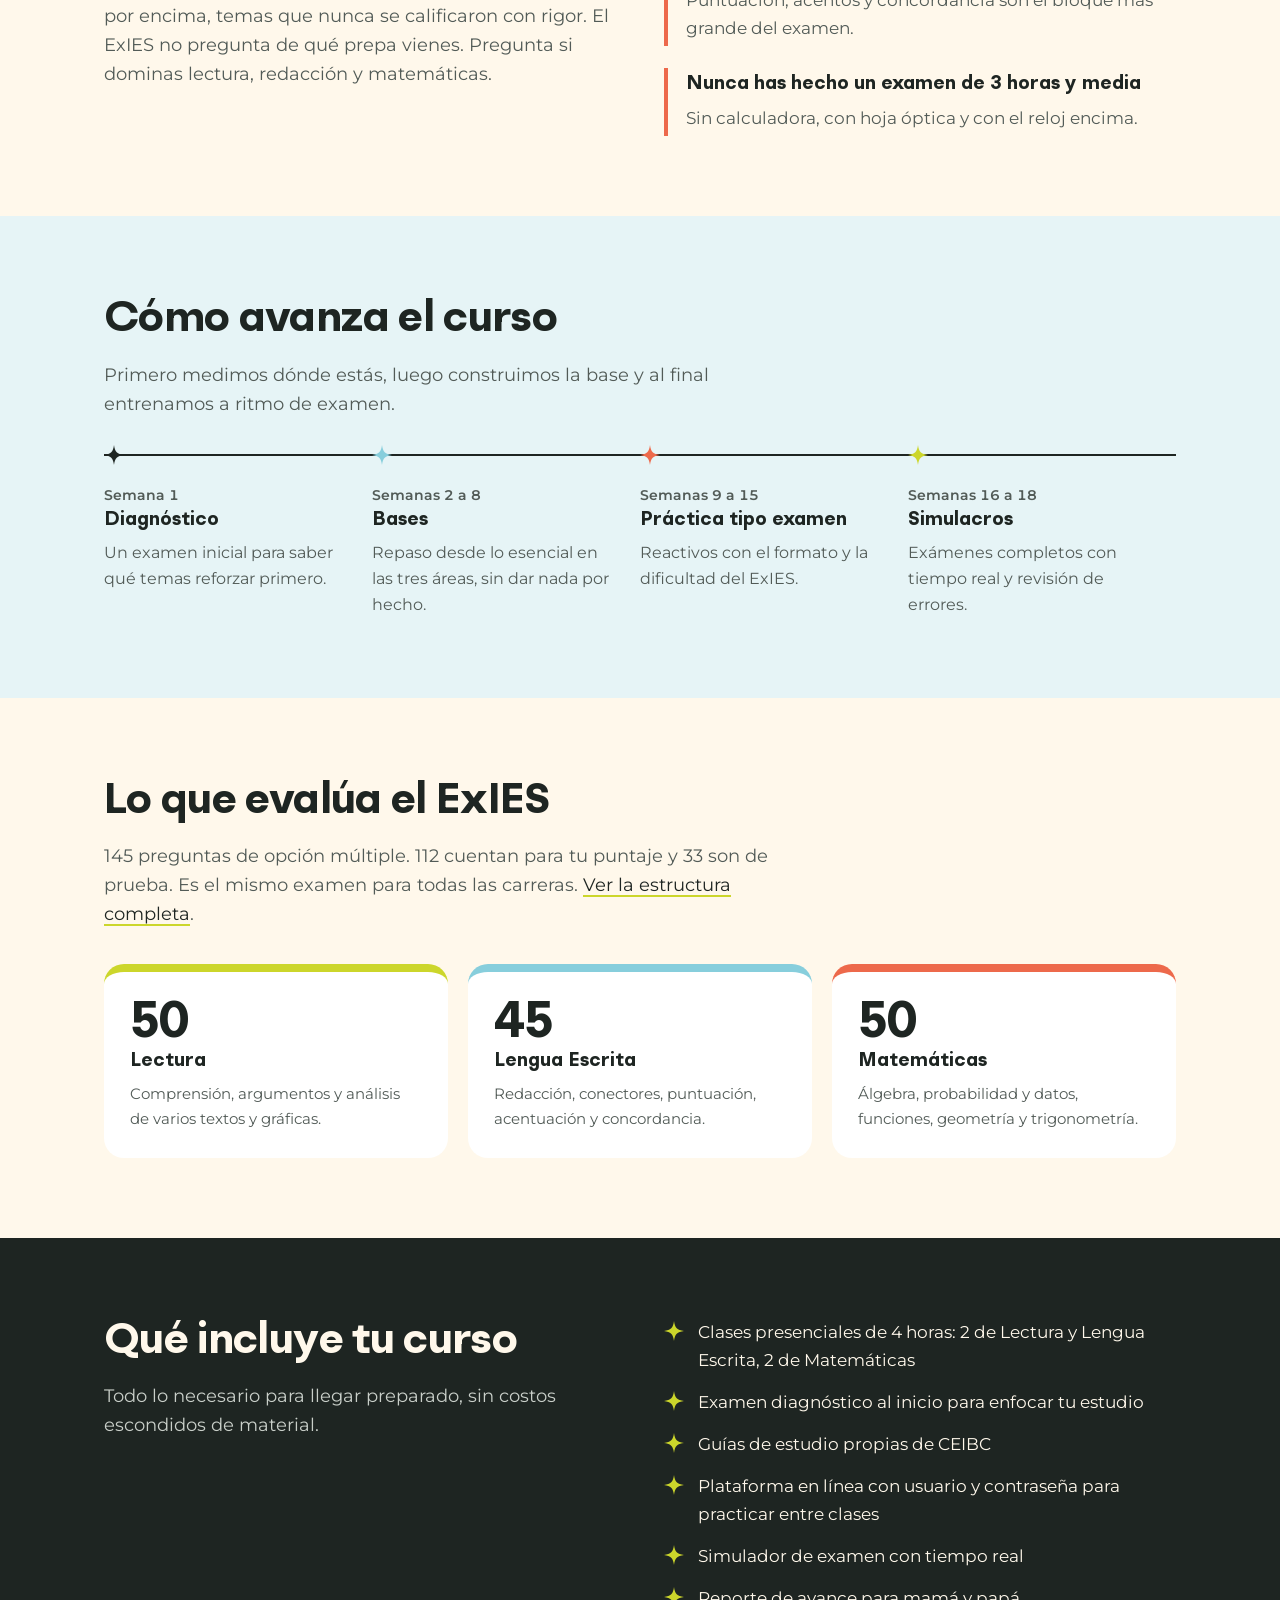
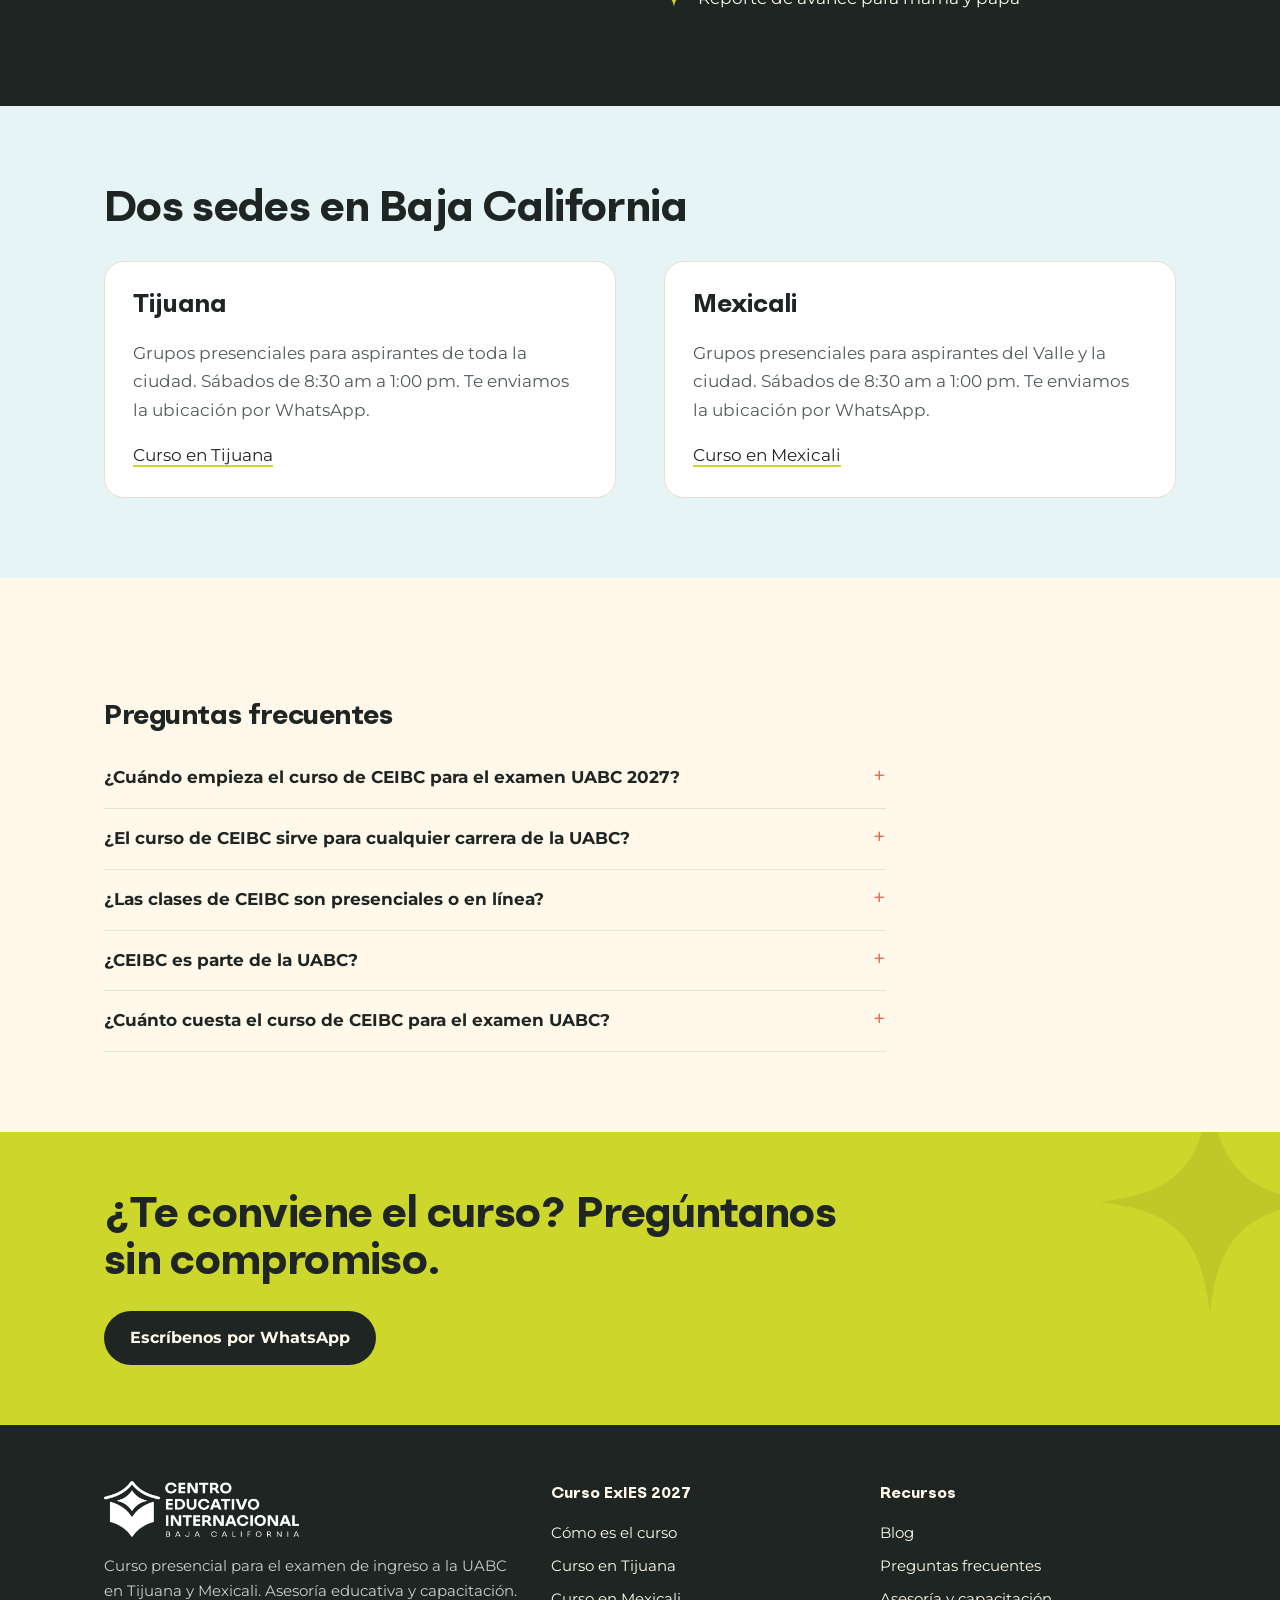
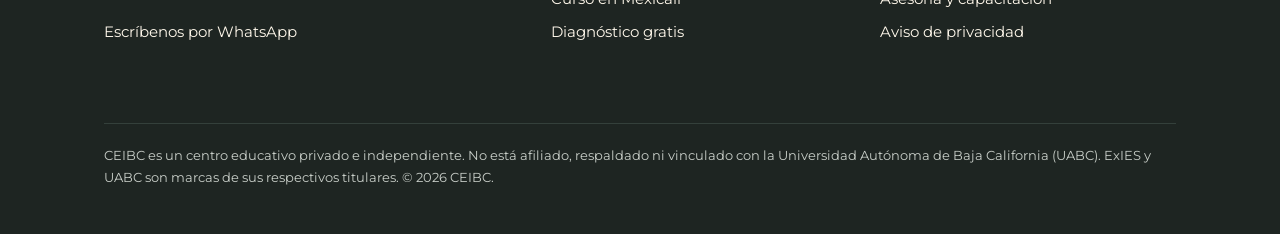
==== commit 4705f705: "Preventa al 30 nov, inicio 9 de enero, horario sabatino y nuevo WhatsApp CEIBC" ====
--- a/index.html
+++ b/index.html
@@ -4,12 +4,12 @@
 <meta charset="utf-8">
 <meta name="viewport" content="width=device-width, initial-scale=1">
 <title>Curso para el examen UABC 2027 en Tijuana y Mexicali | CEIBC</title>
-<meta name="description" content="Curso presencial de 18 semanas para el ExIES de la UABC. Inicia en enero 2027 en Tijuana y Mexicali: diagnóstico, bases, plataforma y simulacros.">
+<meta name="description" content="Curso presencial de 18 semanas para el ExIES de la UABC. Inicia el 9 de enero de 2027 en Tijuana y Mexicali: diagnóstico, bases, plataforma y simulacros.">
 <link rel="canonical" href="https://www.ceibc.mx/">
 <meta name="robots" content="index, follow, max-image-preview:large, max-snippet:-1">
 <meta name="theme-color" content="#fff8eb">
 <meta property="og:title" content="Curso para el examen UABC 2027 en Tijuana y Mexicali | CEIBC">
-<meta property="og:description" content="Curso presencial de 18 semanas para el ExIES de la UABC. Inicia en enero 2027 en Tijuana y Mexicali: diagnóstico, bases, plataforma y simulacros.">
+<meta property="og:description" content="Curso presencial de 18 semanas para el ExIES de la UABC. Inicia el 9 de enero de 2027 en Tijuana y Mexicali: diagnóstico, bases, plataforma y simulacros.">
 <meta property="og:type" content="website">
 <meta property="og:locale" content="es_MX">
 <meta property="og:site_name" content="CEIBC">
@@ -18,7 +18,7 @@
 <meta property="og:image:width" content="1200"><meta property="og:image:height" content="630">
 <meta name="twitter:card" content="summary_large_image">
 <meta name="twitter:title" content="Curso para el examen UABC 2027 en Tijuana y Mexicali | CEIBC">
-<meta name="twitter:description" content="Curso presencial de 18 semanas para el ExIES de la UABC. Inicia en enero 2027 en Tijuana y Mexicali: diagnóstico, bases, plataforma y simulacros.">
+<meta name="twitter:description" content="Curso presencial de 18 semanas para el ExIES de la UABC. Inicia el 9 de enero de 2027 en Tijuana y Mexicali: diagnóstico, bases, plataforma y simulacros.">
 <meta name="twitter:image" content="https://www.ceibc.mx/og-ceibc.png">
 <link rel="icon" href="/isotipo-ceibc-32.png" type="image/png" sizes="32x32">
 <link rel="apple-touch-icon" href="/isotipo-ceibc-180.png">
@@ -27,10 +27,11 @@
 <link rel="preload" href="/goli-vf.ttf" as="font" type="font/ttf" crossorigin>
 <link rel="stylesheet" href="/styles.css">
 <link rel="preload" as="image" href="/hero-portada.webp" fetchpriority="high">
-<script type="application/ld+json">{"@context": "https://schema.org", "@graph": [{"@type": "EducationalOrganization", "@id": "https://www.ceibc.mx/#org", "name": "CEIBC Centro Educativo Internacional de Baja California", "alternateName": "CEIBC", "url": "https://www.ceibc.mx/", "logo": "https://www.ceibc.mx/isotipo-ceibc-512.png", "areaServed": [{"@type": "City", "name": "Tijuana"}, {"@type": "City", "name": "Mexicali"}], "description": "Centro educativo privado en Baja California. Curso presencial de preparación para el examen de ingreso a la UABC (ExIES), asesoría educativa y capacitación."}, {"@type": "WebSite", "@id": "https://www.ceibc.mx/#website", "url": "https://www.ceibc.mx/", "name": "CEIBC", "inLanguage": "es-MX", "publisher": {"@id": "https://www.ceibc.mx/#org"}}, {"@type": "WebPage", "@id": "https://www.ceibc.mx/#webpage", "url": "https://www.ceibc.mx/", "name": "Curso para el examen UABC 2027 en Tijuana y Mexicali | CEIBC", "description": "Curso presencial de 18 semanas para el ExIES de la UABC. Inicia en enero 2027 en Tijuana y Mexicali: diagnóstico, bases, plataforma y simulacros.", "isPartOf": {"@id": "https://www.ceibc.mx/#website"}, "about": {"@id": "https://www.ceibc.mx/#org"}, "inLanguage": "es-MX", "dateModified": "2026-10-29"}, {"@type": "FAQPage", "@id": "https://www.ceibc.mx/#faq", "mainEntity": [{"@type": "Question", "name": "¿Cuándo empieza el curso de CEIBC para el examen UABC 2027?", "acceptedAnswer": {"@type": "Answer", "text": "El curso de CEIBC para el examen de ingreso a la UABC 2027 empieza en enero de 2027 y dura 18 semanas, de modo que termina en mayo, antes del examen, que la UABC suele aplicar a principios de junio."}}, {"@type": "Question", "name": "¿El curso de CEIBC sirve para cualquier carrera de la UABC?", "acceptedAnswer": {"@type": "Answer", "text": "Sí. El ExIES es el mismo examen para todas las carreras de la UABC: evalúa Lectura, Lengua Escrita y Matemáticas y no tiene módulos por carrera, así que el curso de CEIBC prepara igual para Medicina, Derecho, Ingeniería o cualquier otra licenciatura."}}, {"@type": "Question", "name": "¿Las clases de CEIBC son presenciales o en línea?", "acceptedAnswer": {"@type": "Answer", "text": "Las clases del curso CEIBC para el examen UABC son presenciales en Tijuana y en Mexicali, en sesiones de 4 horas. Además tienes acceso a una plataforma en línea con usuario y contraseña para practicar y hacer simulacros."}}, {"@type": "Question", "name": "¿CEIBC es parte de la UABC?", "acceptedAnswer": {"@type": "Answer", "text": "No. CEIBC es un centro educativo privado e independiente. No está afiliado a la UABC, no conoce los reactivos del examen y prepara a los aspirantes con material propio basado en los temas que publica la guía oficial."}}, {"@type": "Question", "name": "¿Cuánto cuesta el curso de CEIBC para el examen UABC?", "acceptedAnswer": {"@type": "Answer", "text": "El curso de CEIBC se paga con una inscripción y pagos semanales. El precio vigente y las promociones se comparten por WhatsApp."}}]}, {"@type": "Course", "@id": "https://www.ceibc.mx/curso-examen-uabc#course", "name": "Curso de preparación para el examen de ingreso a la UABC (ExIES) 2027", "description": "Curso presencial de 18 semanas para el Examen de Ingreso a la Educación Superior (ExIES) de la UABC: Lectura, Lengua Escrita y Matemáticas, con diagnóstico, guías, plataforma en línea y simulacros.", "provider": {"@id": "https://www.ceibc.mx/#org"}, "inLanguage": "es-MX", "educationalLevel": "Bachillerato terminado o en curso", "teaches": ["Lectura", "Lengua Escrita", "Matemáticas", "Preparación para ExIES"], "hasCourseInstance": [{"@type": "CourseInstance", "courseMode": "Onsite", "location": {"@type": "Place", "name": "CEIBC Tijuana", "address": {"@type": "PostalAddress", "addressLocality": "Tijuana", "addressRegion": "B.C.", "addressCountry": "MX"}}, "courseWorkload": "P18W"}, {"@type": "CourseInstance", "courseMode": "Onsite", "location": {"@type": "Place", "name": "CEIBC Mexicali", "address": {"@type": "PostalAddress", "addressLocality": "Mexicali", "addressRegion": "B.C.", "addressCountry": "MX"}}, "courseWorkload": "P18W"}]}]}</script>
+<script type="application/ld+json">{"@context": "https://schema.org", "@graph": [{"@type": "EducationalOrganization", "@id": "https://www.ceibc.mx/#org", "name": "CEIBC Centro Educativo Internacional de Baja California", "alternateName": "CEIBC", "url": "https://www.ceibc.mx/", "logo": "https://www.ceibc.mx/isotipo-ceibc-512.png", "areaServed": [{"@type": "City", "name": "Tijuana"}, {"@type": "City", "name": "Mexicali"}], "description": "Centro educativo privado en Baja California. Curso presencial de preparación para el examen de ingreso a la UABC (ExIES), asesoría educativa y capacitación."}, {"@type": "WebSite", "@id": "https://www.ceibc.mx/#website", "url": "https://www.ceibc.mx/", "name": "CEIBC", "inLanguage": "es-MX", "publisher": {"@id": "https://www.ceibc.mx/#org"}}, {"@type": "WebPage", "@id": "https://www.ceibc.mx/#webpage", "url": "https://www.ceibc.mx/", "name": "Curso para el examen UABC 2027 en Tijuana y Mexicali | CEIBC", "description": "Curso presencial de 18 semanas para el ExIES de la UABC. Inicia el 9 de enero de 2027 en Tijuana y Mexicali: diagnóstico, bases, plataforma y simulacros.", "isPartOf": {"@id": "https://www.ceibc.mx/#website"}, "about": {"@id": "https://www.ceibc.mx/#org"}, "inLanguage": "es-MX", "dateModified": "2026-11-10"}, {"@type": "FAQPage", "@id": "https://www.ceibc.mx/#faq", "mainEntity": [{"@type": "Question", "name": "¿Cuándo empieza el curso de CEIBC para el examen UABC 2027?", "acceptedAnswer": {"@type": "Answer", "text": "El curso de CEIBC para el examen de ingreso a la UABC 2027 empieza el sábado 9 de enero de 2027 y dura 18 semanas, con clases los sábados de 8:30 am a 1:00 pm. Termina en mayo, antes del examen, que la UABC suele aplicar a principios de junio."}}, {"@type": "Question", "name": "¿El curso de CEIBC sirve para cualquier carrera de la UABC?", "acceptedAnswer": {"@type": "Answer", "text": "Sí. El ExIES es el mismo examen para todas las carreras de la UABC: evalúa Lectura, Lengua Escrita y Matemáticas y no tiene módulos por carrera, así que el curso de CEIBC prepara igual para Medicina, Derecho, Ingeniería o cualquier otra licenciatura."}}, {"@type": "Question", "name": "¿Las clases de CEIBC son presenciales o en línea?", "acceptedAnswer": {"@type": "Answer", "text": "Las clases del curso CEIBC para el examen UABC son presenciales en Tijuana y en Mexicali, los sábados de 8:30 am a 1:00 pm. Además tienes acceso a una plataforma en línea con usuario y contraseña para practicar y hacer simulacros."}}, {"@type": "Question", "name": "¿CEIBC es parte de la UABC?", "acceptedAnswer": {"@type": "Answer", "text": "No. CEIBC es un centro educativo privado e independiente. No está afiliado a la UABC, no conoce los reactivos del examen y prepara a los aspirantes con material propio basado en los temas que publica la guía oficial."}}, {"@type": "Question", "name": "¿Cuánto cuesta el curso de CEIBC para el examen UABC?", "acceptedAnswer": {"@type": "Answer", "text": "El curso de CEIBC para el examen UABC cuesta $1,000 de inscripción y $600 por semana durante las 18 semanas. Quien se inscribe a más tardar el 30 de noviembre de 2026 paga la inscripción con 50% de descuento ($500) y cada semana con 20% de descuento ($480)."}}]}, {"@type": "Course", "@id": "https://www.ceibc.mx/curso-examen-uabc#course", "name": "Curso de preparación para el examen de ingreso a la UABC (ExIES) 2027", "description": "Curso presencial de 18 semanas para el Examen de Ingreso a la Educación Superior (ExIES) de la UABC: Lectura, Lengua Escrita y Matemáticas, con diagnóstico, guías, plataforma en línea y simulacros.", "provider": {"@id": "https://www.ceibc.mx/#org"}, "inLanguage": "es-MX", "educationalLevel": "Bachillerato terminado o en curso", "teaches": ["Lectura", "Lengua Escrita", "Matemáticas", "Preparación para ExIES"], "hasCourseInstance": [{"@type": "CourseInstance", "courseMode": "Onsite", "location": {"@type": "Place", "name": "CEIBC Tijuana", "address": {"@type": "PostalAddress", "addressLocality": "Tijuana", "addressRegion": "B.C.", "addressCountry": "MX"}}, "courseWorkload": "P18W", "courseSchedule": {"@type": "Schedule", "repeatFrequency": "P1W", "byDay": "https://schema.org/Saturday", "startTime": "08:30", "endTime": "13:00", "startDate": "2027-01-09", "endDate": "2027-05-08"}, "startDate": "2027-01-09", "endDate": "2027-05-08"}, {"@type": "CourseInstance", "courseMode": "Onsite", "location": {"@type": "Place", "name": "CEIBC Mexicali", "address": {"@type": "PostalAddress", "addressLocality": "Mexicali", "addressRegion": "B.C.", "addressCountry": "MX"}}, "courseWorkload": "P18W", "courseSchedule": {"@type": "Schedule", "repeatFrequency": "P1W", "byDay": "https://schema.org/Saturday", "startTime": "08:30", "endTime": "13:00", "startDate": "2027-01-09", "endDate": "2027-05-08"}, "startDate": "2027-01-09", "endDate": "2027-05-08"}], "offers": [{"@type": "Offer", "category": "Inscripción", "price": "1000", "priceCurrency": "MXN", "availability": "https://schema.org/InStock"}, {"@type": "Offer", "category": "Pago semanal", "price": "600", "priceCurrency": "MXN", "availability": "https://schema.org/InStock"}]}]}</script>
 </head>
 <body>
 <a class="skip" href="#main">Saltar al contenido</a>
+<div class="promo-strip" data-promo><div class="wrap"><span>Preventa al 30 de noviembre: inscripción a <b>$500</b> y semana a <b>$480</b>.</span> <a href="/whatsapp?text=Hola%2C%20quiero%20apartar%20mi%20lugar%20en%20el%20curso%20UABC%20con%20el%20precio%20de%20preventa.">Apartar lugar</a></div></div>
 <header class="top"><div class="wrap">
 <a class="brand" href="/" aria-label="CEIBC inicio"><img class="brand-logo" src="/logo-ceibc.webp" width="700" height="201" alt="CEIBC Centro Educativo Internacional de Baja California"></a>
 <button class="menu-btn" aria-expanded="false" aria-controls="nav">Menú</button>
@@ -43,11 +44,25 @@
 <h1>Llega al examen de la UABC con bases, no con suerte.</h1>
 <p class="lead">Curso presencial de 18 semanas para el ExIES 2027 en Tijuana y Mexicali. Empezamos por lo que la prepa no alcanzó a enseñarte y terminamos con simulacros a tiempo real.</p>
 <div class="hero-actions"><a class="btn btn-lima" href="/whatsapp?text=Hola%2C%20quiero%20informes%20del%20curso%20para%20el%20examen%20UABC%202027.">Pedir informes por WhatsApp</a><a class="btn btn-linea" href="/diagnostico-exies">Hacer el diagnóstico gratis</a></div>
-<ul class="hero-facts"><li>Inicia en <strong>enero 2027</strong></li><li><strong>18 semanas</strong> de clases</li><li>Sedes en <strong>Tijuana y Mexicali</strong></li></ul>
+<ul class="hero-facts"><li>Inicia el <strong>sábado 9 de enero</strong></li><li><strong>Sábados</strong> de 8:30 am a 1:00 pm</li><li><strong>18 semanas</strong> de clases</li><li>Sedes en <strong>Tijuana y Mexicali</strong></li></ul>
 </div>
 <div class="hero-media">
 <img class="hero-photo" src="/hero-portada.webp" width="960" height="720" fetchpriority="high" alt="Estudiantes sonriendo con cuadernos y mochilas a la salida de un edificio universitario">
 <div class="sheet" aria-hidden="true"><div class="sheet-head"><span>Hoja de respuestas</span><span>Versión A</span></div><div class="sheet-row"><span class="n">1</span><span class="bub" style="animation-delay:0.25s">A</span><span class="bub on fill" style="animation-delay:0.25s">B</span><span class="bub" style="animation-delay:0.25s">C</span><span class="bub" style="animation-delay:0.25s">D</span><em>Lectura</em></div><div class="sheet-row"><span class="n">2</span><span class="bub" style="animation-delay:0.43s">A</span><span class="bub" style="animation-delay:0.43s">B</span><span class="bub" style="animation-delay:0.43s">C</span><span class="bub on fill" style="animation-delay:0.43s">D</span><em>Lengua escrita</em></div><div class="sheet-row"><span class="n">3</span><span class="bub on fill" style="animation-delay:0.61s">A</span><span class="bub" style="animation-delay:0.61s">B</span><span class="bub" style="animation-delay:0.61s">C</span><span class="bub" style="animation-delay:0.61s">D</span><em>Álgebra</em></div><div class="sheet-row"><span class="n">4</span><span class="bub" style="animation-delay:0.79s">A</span><span class="bub" style="animation-delay:0.79s">B</span><span class="bub on fill" style="animation-delay:0.79s">C</span><span class="bub" style="animation-delay:0.79s">D</span><em>Geometría</em></div><div class="sheet-foot"><span>Simulacro final</span><b>Semana 18</b></div></div>
+</div>
+</div></section>
+
+<section class="promo" data-promo><div class="wrap promo-grid">
+<div class="promo-copy">
+<p class="promo-tag"><span class="solo-promo">Preventa hasta el 30 de noviembre</span><span class="solo-regular">Inscripciones abiertas</span></p>
+<h2><span class="solo-promo">Aparta tu lugar y paga menos todo el curso.</span><span class="solo-regular">Aparta tu lugar para el 9 de enero.</span></h2>
+<p>Empezamos el <strong>sábado 9 de enero de 2027</strong>. Clases los sábados de 8:30 am a 1:00 pm durante 18 semanas.</p>
+<a class="btn btn-lima" href="/whatsapp?text=Hola%2C%20quiero%20apartar%20mi%20lugar%20en%20el%20curso%20UABC%20con%20el%20precio%20de%20preventa.">Apartar mi lugar por WhatsApp</a>
+</div>
+<div class="tickets">
+<div class="ticket"><span class="t-label">Inscripción</span><span class="t-was">$1,000</span><span class="t-now solo-promo">$500</span><span class="t-sello solo-promo" aria-label="50% de descuento">50%<small>menos</small></span></div>
+<div class="ticket t2"><span class="t-label">Pago semanal</span><span class="t-was">$600</span><span class="t-now solo-promo">$480</span><span class="t-unit">por semana</span><span class="t-sello solo-promo" aria-label="20% de descuento">20%<small>menos</small></span></div>
+<p class="t-nota solo-promo">Precio especial para quien se inscribe a más tardar el 30 de noviembre de 2026.</p>
 </div>
 </div></section>
 
@@ -93,11 +108,11 @@
 <section class="alt"><div class="wrap">
 <h2>Dos sedes en Baja California</h2>
 <div class="grid2" style="margin-top:28px">
-<div class="city"><h3>Tijuana</h3><p>Grupos presenciales para aspirantes de toda la ciudad. Te enviamos la ubicación y los horarios por WhatsApp.</p><a href="/curso-examen-uabc-tijuana">Curso en Tijuana</a></div>
-<div class="city"><h3>Mexicali</h3><p>Grupos presenciales para aspirantes del Valle y la ciudad. Te enviamos la ubicación y los horarios por WhatsApp.</p><a href="/curso-examen-uabc-mexicali">Curso en Mexicali</a></div>
+<div class="city"><h3>Tijuana</h3><p>Grupos presenciales para aspirantes de toda la ciudad. Sábados de 8:30 am a 1:00 pm. Te enviamos la ubicación por WhatsApp.</p><a href="/curso-examen-uabc-tijuana">Curso en Tijuana</a></div>
+<div class="city"><h3>Mexicali</h3><p>Grupos presenciales para aspirantes del Valle y la ciudad. Sábados de 8:30 am a 1:00 pm. Te enviamos la ubicación por WhatsApp.</p><a href="/curso-examen-uabc-mexicali">Curso en Mexicali</a></div>
 </div></div></section>
 
-<section><div class="wrap prose"><h2>Preguntas frecuentes</h2><div class="faq"><details><summary>¿Cuándo empieza el curso de CEIBC para el examen UABC 2027?</summary><p>El curso de CEIBC para el examen de ingreso a la UABC 2027 empieza en enero de 2027 y dura 18 semanas, de modo que termina en mayo, antes del examen, que la UABC suele aplicar a principios de junio.</p></details><details><summary>¿El curso de CEIBC sirve para cualquier carrera de la UABC?</summary><p>Sí. El ExIES es el mismo examen para todas las carreras de la UABC: evalúa Lectura, Lengua Escrita y Matemáticas y no tiene módulos por carrera, así que el curso de CEIBC prepara igual para Medicina, Derecho, Ingeniería o cualquier otra licenciatura.</p></details><details><summary>¿Las clases de CEIBC son presenciales o en línea?</summary><p>Las clases del curso CEIBC para el examen UABC son presenciales en Tijuana y en Mexicali, en sesiones de 4 horas. Además tienes acceso a una plataforma en línea con usuario y contraseña para practicar y hacer simulacros.</p></details><details><summary>¿CEIBC es parte de la UABC?</summary><p>No. CEIBC es un centro educativo privado e independiente. No está afiliado a la UABC, no conoce los reactivos del examen y prepara a los aspirantes con material propio basado en los temas que publica la guía oficial.</p></details><details><summary>¿Cuánto cuesta el curso de CEIBC para el examen UABC?</summary><p>El curso de CEIBC se paga con una inscripción y pagos semanales. El precio vigente y las promociones se comparten por WhatsApp.</p></details></div></div></section>
+<section><div class="wrap prose"><h2>Preguntas frecuentes</h2><div class="faq"><details><summary>¿Cuándo empieza el curso de CEIBC para el examen UABC 2027?</summary><p>El curso de CEIBC para el examen de ingreso a la UABC 2027 empieza el sábado 9 de enero de 2027 y dura 18 semanas, con clases los sábados de 8:30 am a 1:00 pm. Termina en mayo, antes del examen, que la UABC suele aplicar a principios de junio.</p></details><details><summary>¿El curso de CEIBC sirve para cualquier carrera de la UABC?</summary><p>Sí. El ExIES es el mismo examen para todas las carreras de la UABC: evalúa Lectura, Lengua Escrita y Matemáticas y no tiene módulos por carrera, así que el curso de CEIBC prepara igual para Medicina, Derecho, Ingeniería o cualquier otra licenciatura.</p></details><details><summary>¿Las clases de CEIBC son presenciales o en línea?</summary><p>Las clases del curso CEIBC para el examen UABC son presenciales en Tijuana y en Mexicali, los sábados de 8:30 am a 1:00 pm. Además tienes acceso a una plataforma en línea con usuario y contraseña para practicar y hacer simulacros.</p></details><details><summary>¿CEIBC es parte de la UABC?</summary><p>No. CEIBC es un centro educativo privado e independiente. No está afiliado a la UABC, no conoce los reactivos del examen y prepara a los aspirantes con material propio basado en los temas que publica la guía oficial.</p></details><details><summary>¿Cuánto cuesta el curso de CEIBC para el examen UABC?</summary><p>El curso de CEIBC para el examen UABC cuesta $1,000 de inscripción y $600 por semana durante las 18 semanas. Quien se inscribe a más tardar el 30 de noviembre de 2026 paga la inscripción con 50% de descuento ($500) y cada semana con 20% de descuento ($480).</p></details></div></div></section>
 <section class="cta"><div class="wrap"><h2>¿Te conviene el curso? Pregúntanos sin compromiso.</h2><a class="btn" href="/whatsapp?text=Hola%2C%20quiero%20informes%20del%20curso%20para%20el%20examen%20UABC%202027.">Escríbenos por WhatsApp</a></div></section>
 
 </main>
--- a/styles.css
+++ b/styles.css
@@ -170,7 +170,7 @@
 .crumbs a{color:var(--crema)}
 .page-head.has-img{position:relative;overflow:hidden;min-height:clamp(340px,32vw,520px);display:flex;align-items:center;padding:56px 0}
 .ph-img{position:absolute;inset:0;width:100%;height:100%;object-fit:cover;object-position:right center}
-.page-head.has-img::before{content:"";position:absolute;inset:0;z-index:1;background:linear-gradient(90deg,rgba(30,37,34,.95) 0%,rgba(30,37,34,.86) 32%,rgba(30,37,34,.3) 56%,rgba(30,37,34,0) 66%)}
+.page-head.has-img::before{content:"";position:absolute;inset:0;z-index:1;background:linear-gradient(90deg,rgba(30,37,34,.72) 0%,rgba(30,37,34,.55) 30%,rgba(30,37,34,.15) 52%,rgba(30,37,34,0) 62%)}
 .page-head.has-img::after{content:"";position:absolute;left:0;right:0;bottom:0;height:8px;z-index:2;background:linear-gradient(90deg,var(--lima) 0 33.3%,var(--cielo) 33.3% 66.6%,var(--coral) 66.6%)}
 .page-head.has-img .wrap{position:relative;z-index:2;width:100%}
 .page-head.has-img h1{max-width:14em}
@@ -235,3 +235,39 @@
 .wa:hover{color:#fff;background:#1fb457}
 .wa svg{width:22px;height:22px}
 @media (max-width:520px){.wa span{display:none}.wa{padding:14px}}
+
+/* Preventa (se apaga sola despues del 30 de noviembre via main.js) */
+.solo-regular{display:none}
+.promo-fin .solo-promo{display:none}
+.promo-fin .solo-regular{display:inline}
+.promo-fin .promo-strip{display:none}
+.promo-strip{background:var(--ink);color:var(--crema);font-size:.92rem;text-align:center;padding:9px 0}
+.promo-strip b{color:var(--lima);font-weight:700}
+.promo-strip a{color:var(--lima);font-weight:700;margin-left:6px;white-space:nowrap}
+.promo{background:var(--ink);color:var(--crema);position:relative;overflow:hidden}
+.promo::before{content:"";position:absolute;left:-70px;bottom:-70px;width:260px;height:260px;background:rgba(204,214,43,.09);-webkit-mask:var(--brillo) center/contain no-repeat;mask:var(--brillo) center/contain no-repeat}
+.promo-grid{display:grid;grid-template-columns:1fr 1.05fr;gap:56px;align-items:center;position:relative}
+.promo-tag{display:inline-block;margin:0 0 14px;padding:5px 14px;border:1.5px solid var(--lima);border-radius:999px;color:var(--lima);font-size:.88rem;font-weight:600}
+.promo h2{max-width:13em}
+.promo-copy p{color:#d6dbd6;max-width:30em;margin:0 0 28px}
+.promo-copy strong{color:var(--crema)}
+.tickets{display:grid;grid-template-columns:1fr 1fr;gap:18px}
+.ticket{position:relative;background:var(--crema);color:var(--ink);border-radius:18px;padding:22px 22px 24px;display:flex;flex-direction:column;
+  -webkit-mask:radial-gradient(circle 11px at 0 calc(100% - 56px),transparent 98%,#000) left/51% 100% no-repeat,radial-gradient(circle 11px at 100% calc(100% - 56px),transparent 98%,#000) right/51% 100% no-repeat;
+  mask:radial-gradient(circle 11px at 0 calc(100% - 56px),transparent 98%,#000) left/51% 100% no-repeat,radial-gradient(circle 11px at 100% calc(100% - 56px),transparent 98%,#000) right/51% 100% no-repeat}
+.ticket::after{content:"";position:absolute;left:18px;right:18px;bottom:56px;border-top:2px dashed var(--linea)}
+.t2{background:var(--lima)}
+.t2::after{border-top-color:rgba(30,37,34,.22)}
+.t-label{font-weight:700;font-size:.95rem}
+.t-was{color:var(--gris);text-decoration:line-through;text-decoration-color:var(--coral);text-decoration-thickness:2px;font-size:1.05rem;margin-top:6px}
+.t2 .t-was{color:#4a5236}
+.t-now{font-family:var(--display);font-size:clamp(2.8rem,5vw,3.8rem);font-weight:700;line-height:1;letter-spacing:-.03em;margin-top:2px}
+.t-unit{font-size:.88rem;margin-top:auto;padding-top:40px}
+.ticket{min-height:236px}
+.ticket:not(.t2)::before{content:"pago único";position:absolute;left:22px;bottom:24px;font-size:.88rem}
+.t-sello{position:absolute;top:14px;right:14px;width:74px;height:74px;border-radius:50%;display:grid;place-content:center;text-align:center;background:var(--coral);color:var(--crema);font-family:var(--display);font-weight:700;font-size:1.3rem;line-height:.95;transform:rotate(10deg);box-shadow:inset 0 0 0 4px var(--coral),inset 0 0 0 5.5px rgba(255,248,235,.75)}
+.t-sello small{font-family:var(--texto);font-size:.62rem;font-weight:600;letter-spacing:.02em}
+.t-nota{grid-column:1/-1;margin:2px 0 0;font-size:.88rem;color:#c9cfc9}
+.promo-fin .t-was{text-decoration:none;color:var(--ink);font-family:var(--display);font-size:clamp(2.8rem,5vw,3.8rem);font-weight:700;line-height:1;letter-spacing:-.03em}
+@media (max-width:860px){.promo-grid{grid-template-columns:1fr;gap:36px}}
+@media (max-width:460px){.tickets{grid-template-columns:1fr}.ticket{min-height:200px}.promo-strip{font-size:.85rem;padding:8px 12px}}
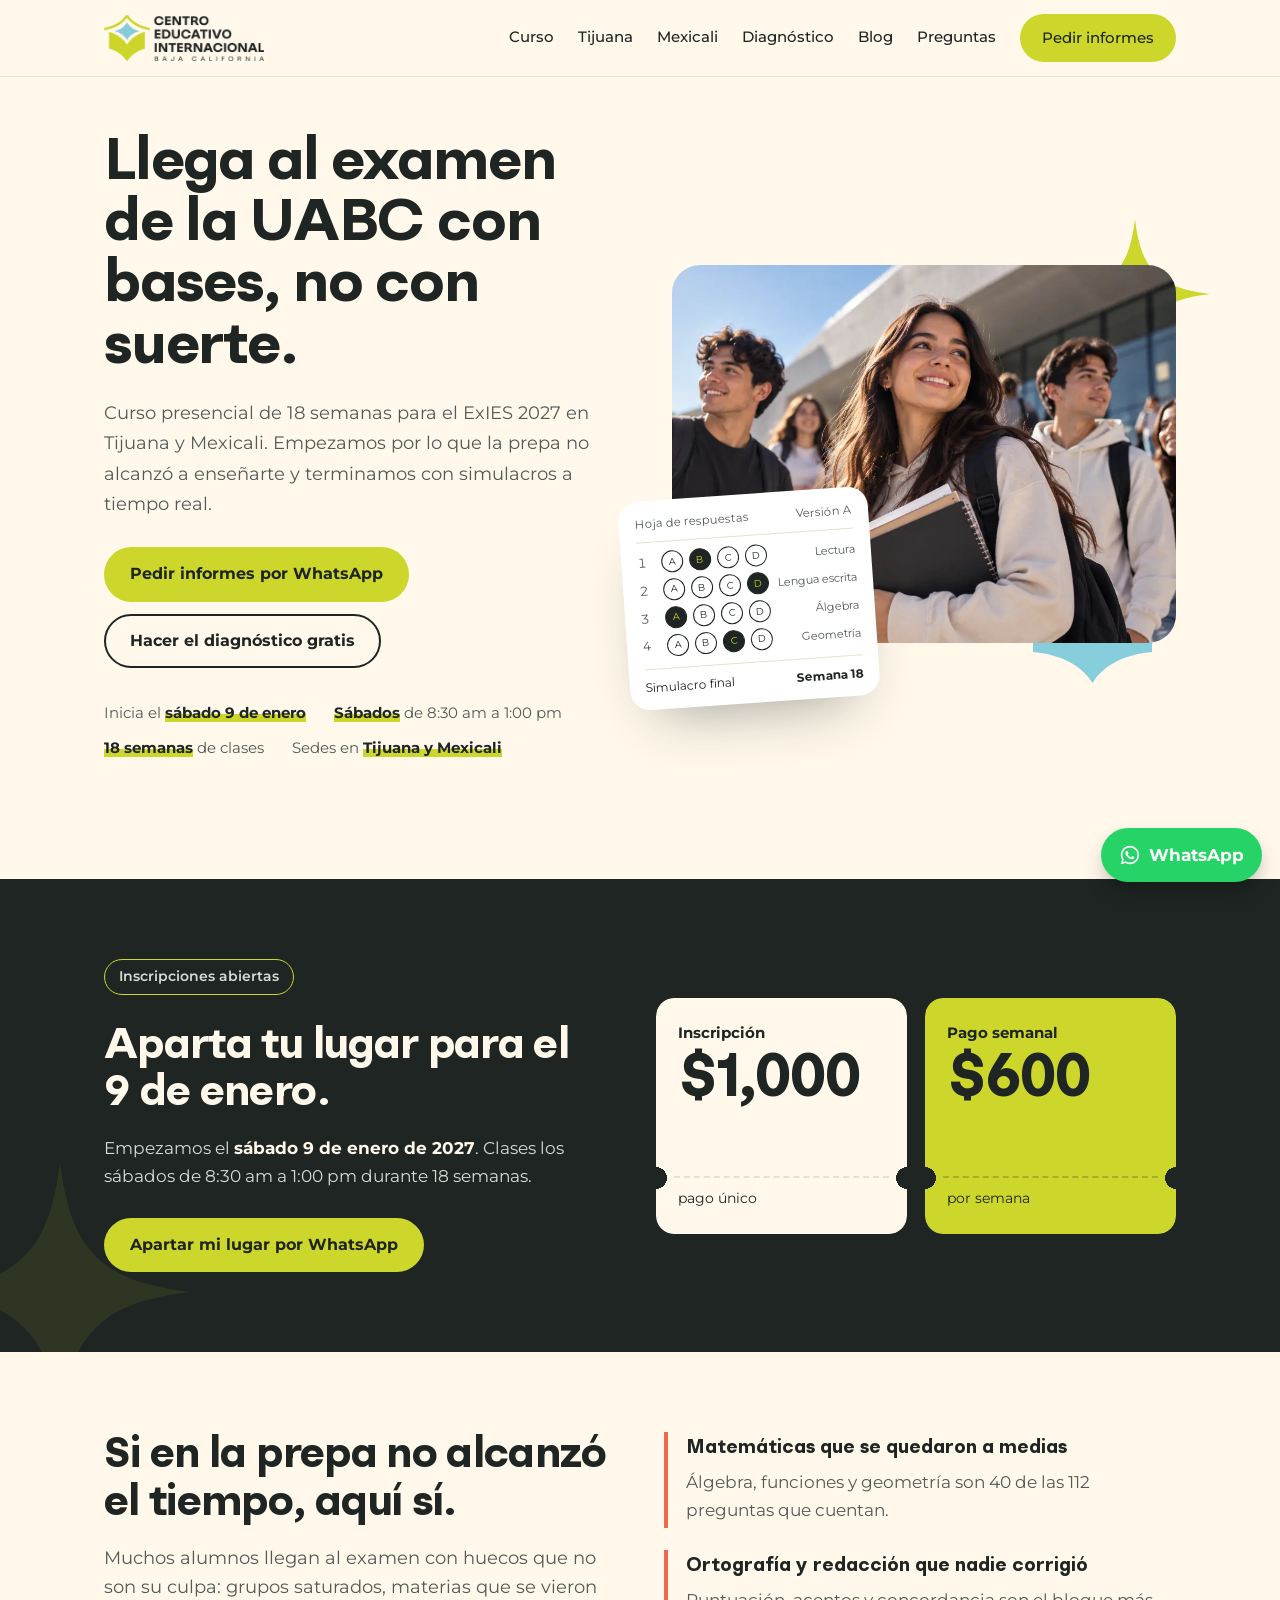
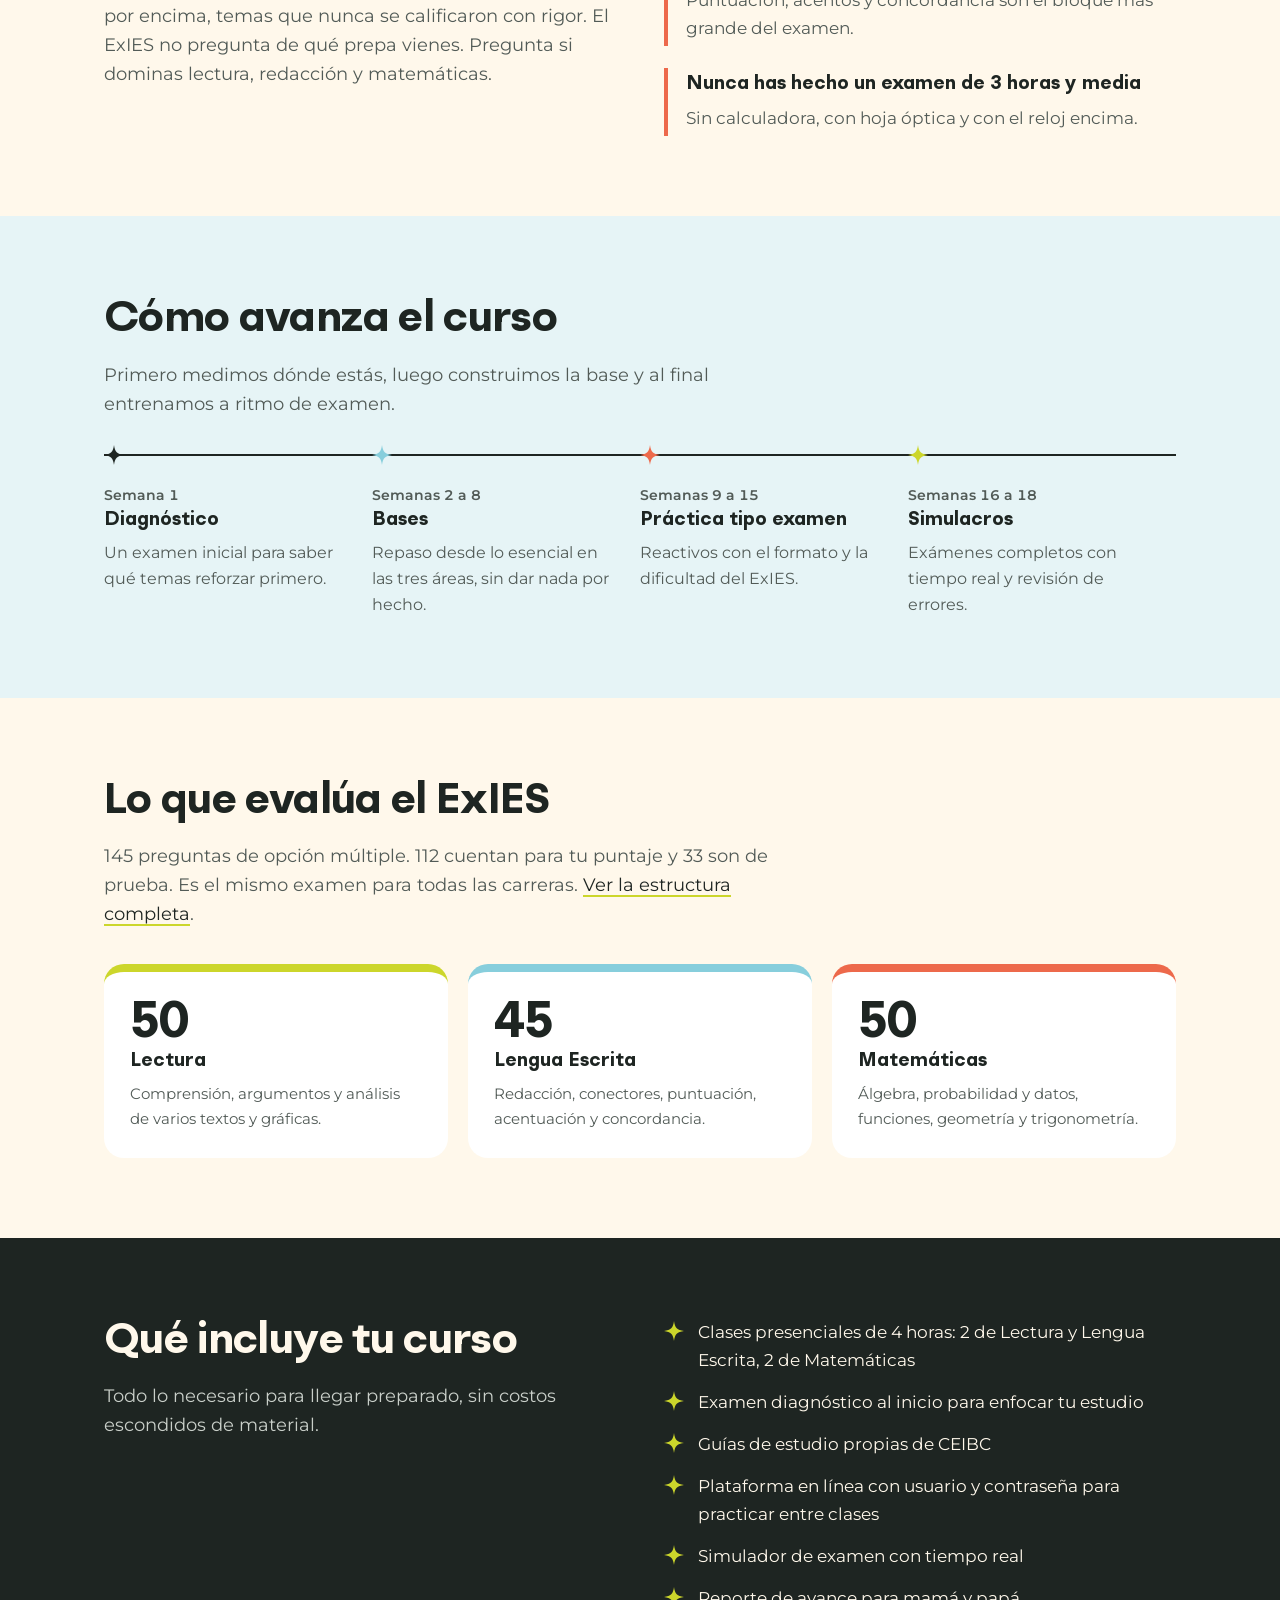
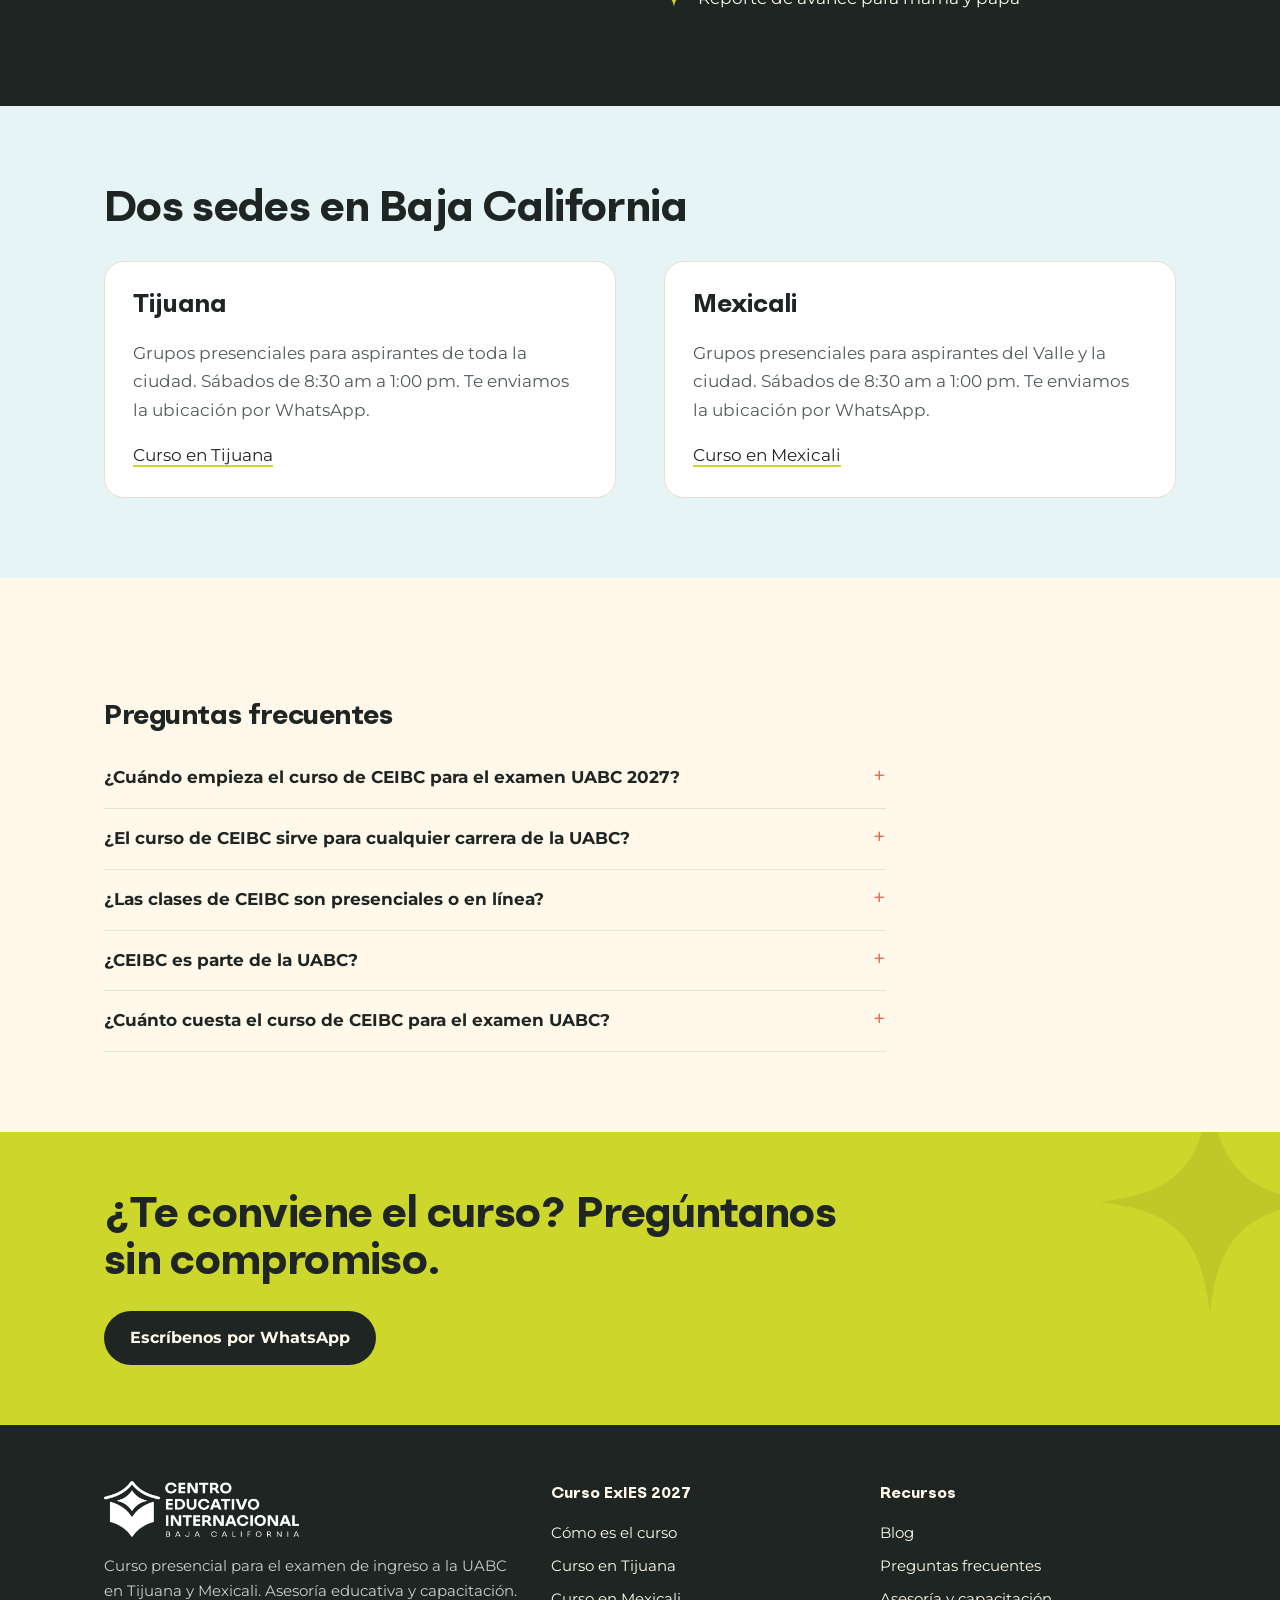
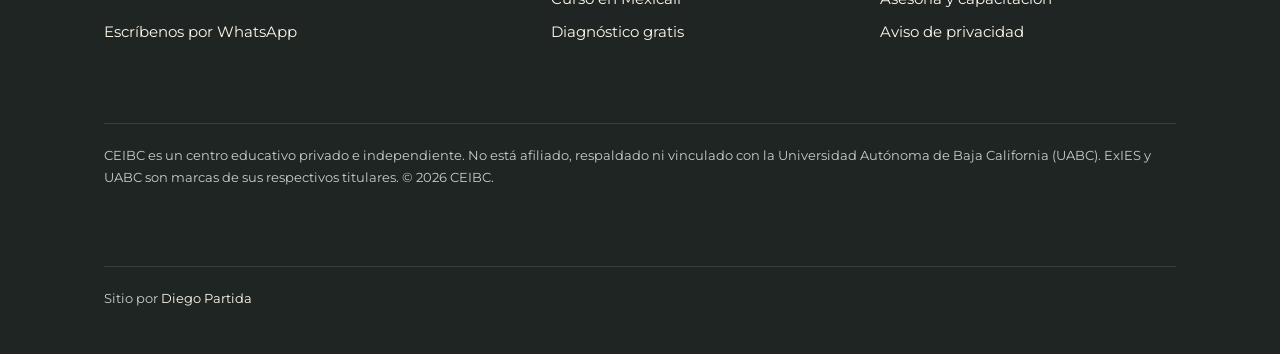
==== commit a26ef2bc: "Footer: Sitio por Diego Partida" ====
--- a/index.html
+++ b/index.html
@@ -131,6 +131,7 @@
 <li><a href="/asesoria-y-capacitacion">Asesoría y capacitación</a></li>
 <li><a href="/aviso-de-privacidad">Aviso de privacidad</a></li></ul></div>
 <p class="legal">CEIBC es un centro educativo privado e independiente. No está afiliado, respaldado ni vinculado con la Universidad Autónoma de Baja California (UABC). ExIES y UABC son marcas de sus respectivos titulares. © 2026 CEIBC.</p>
+<p class="legal credit">Sitio por <a href="https://diegopartida.com" target="_blank" rel="noopener">Diego Partida</a></p>
 </div></footer>
 <a class="wa" href="/whatsapp?text=Hola%2C%20quiero%20informes%20del%20curso%20para%20el%20examen%20UABC%202027." aria-label="Escríbenos por WhatsApp"><svg viewBox="0 0 24 24" fill="currentColor" aria-hidden="true"><path d="M12 2a10 10 0 0 0-8.6 15.1L2 22l5-1.3A10 10 0 1 0 12 2zm0 18.2c-1.5 0-3-.4-4.3-1.2l-.3-.2-3 .8.8-2.9-.2-.3A8.2 8.2 0 1 1 12 20.2zm4.5-6.1c-.2-.1-1.5-.7-1.7-.8-.2-.1-.4-.1-.6.1l-.8 1c-.1.2-.3.2-.5.1a6.7 6.7 0 0 1-3.3-2.9c-.2-.4.2-.4.7-1.3.1-.2 0-.3 0-.4l-.8-1.8c-.2-.5-.4-.4-.6-.4h-.5c-.2 0-.4.1-.6.3-.2.2-.8.8-.8 2s.8 2.3.9 2.5c.1.2 1.6 2.5 4 3.5 1.5.6 2.1.7 2.8.6.5-.1 1.5-.6 1.7-1.2.2-.6.2-1.1.2-1.2-.1-.1-.3-.2-.5-.3z"/></svg><span>WhatsApp</span></a>
 <script src="/main.js" defer></script>
